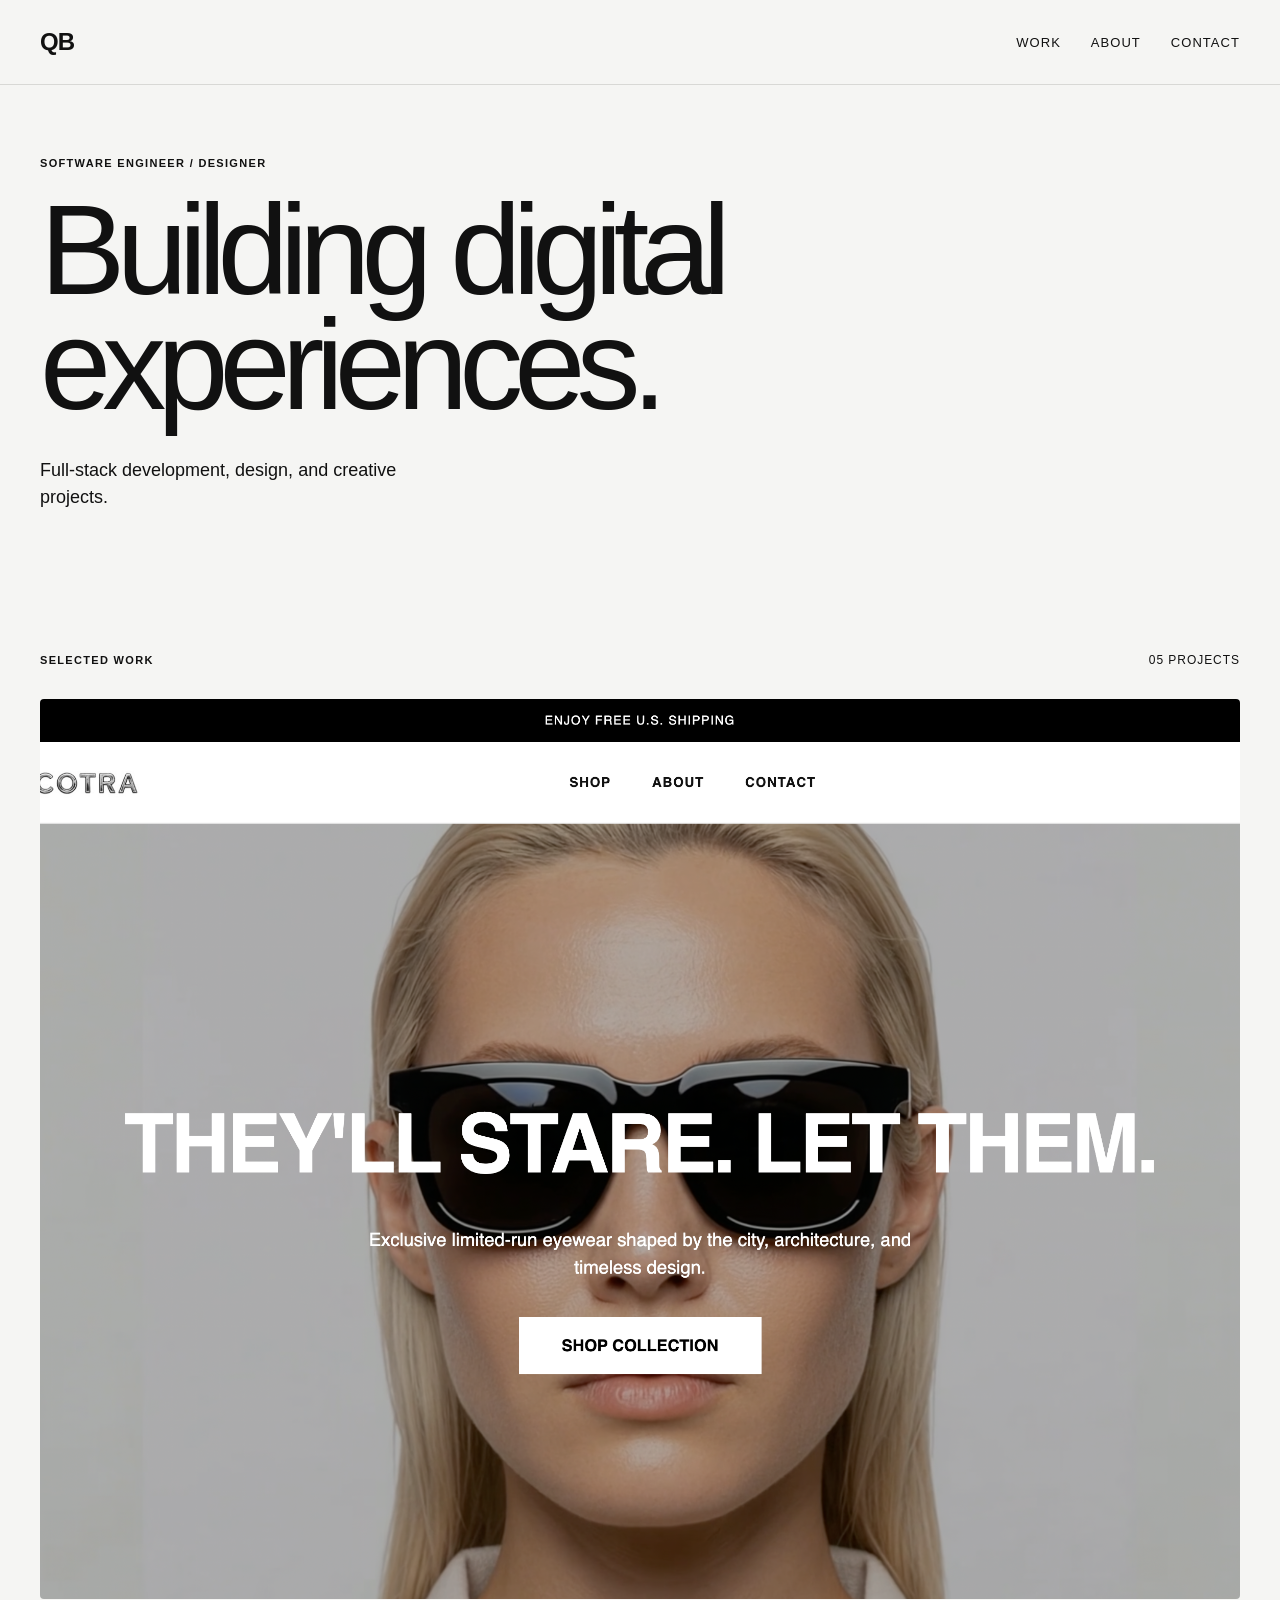
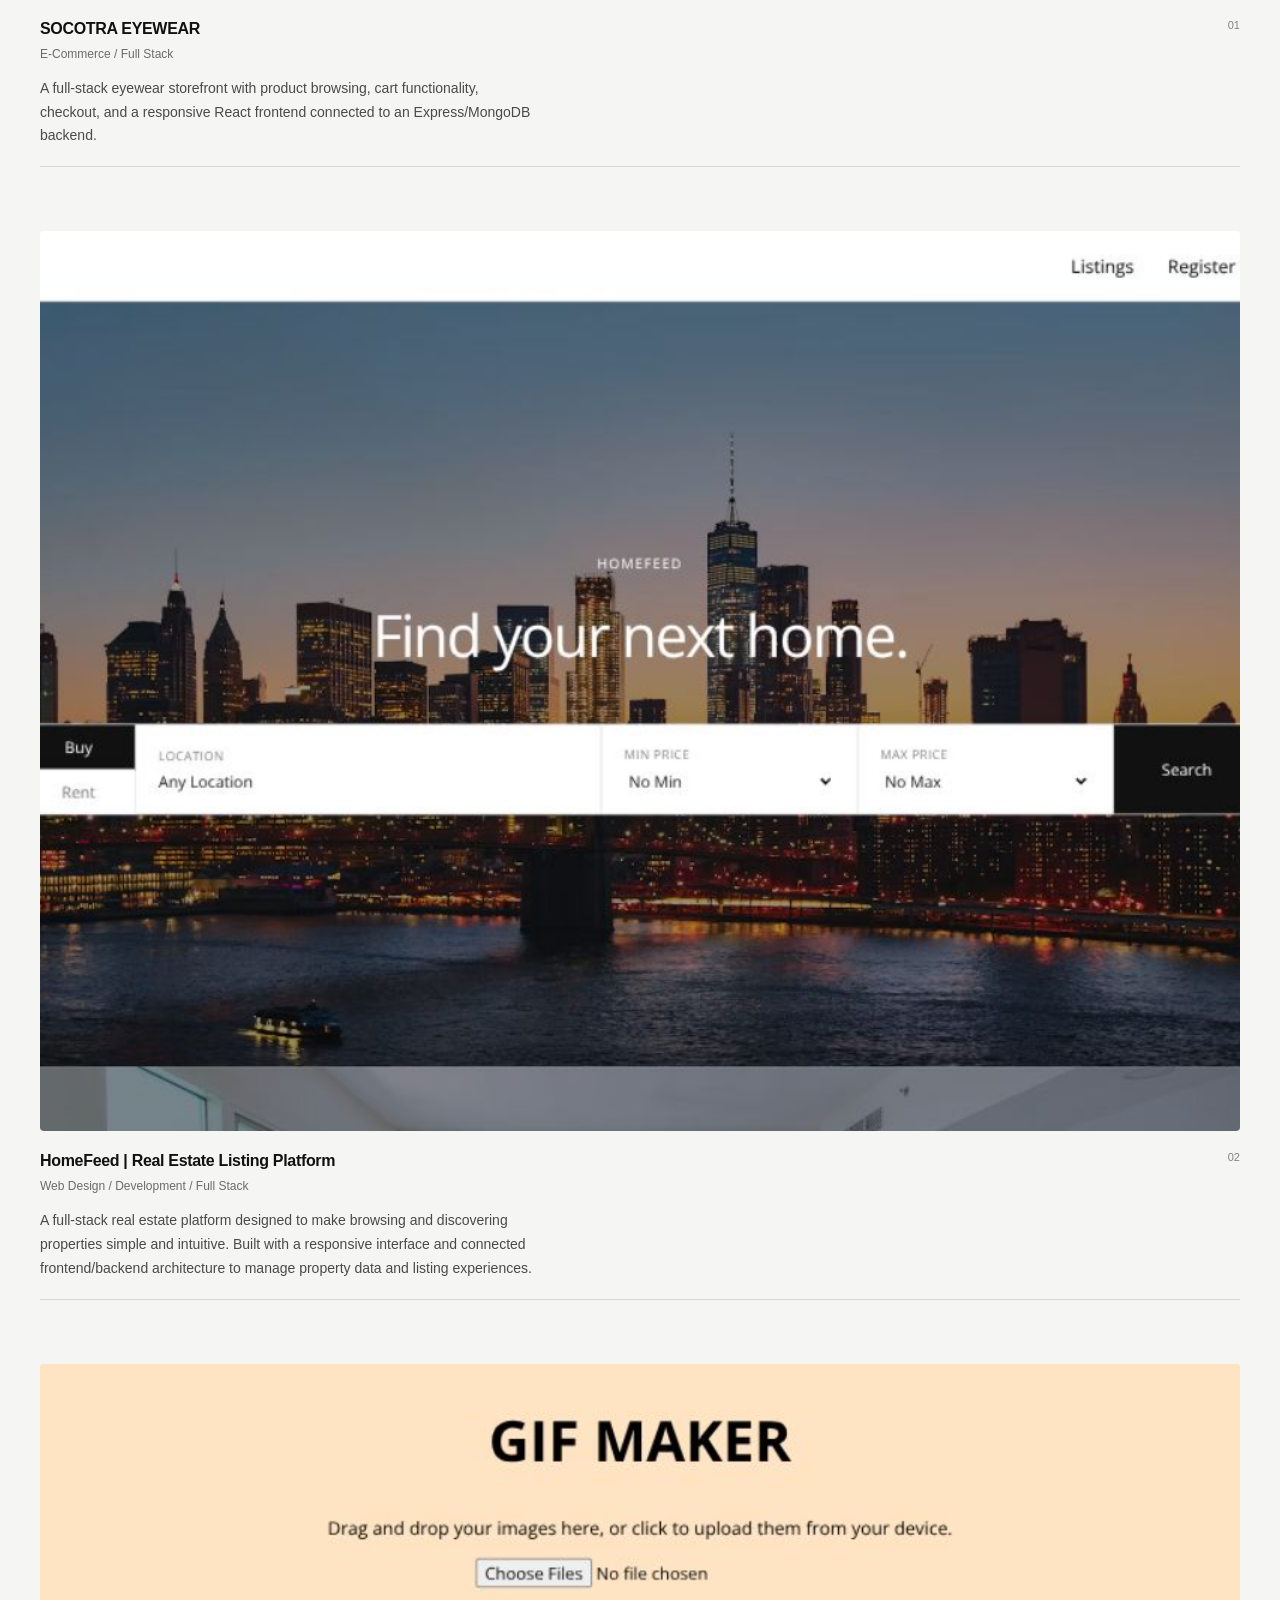
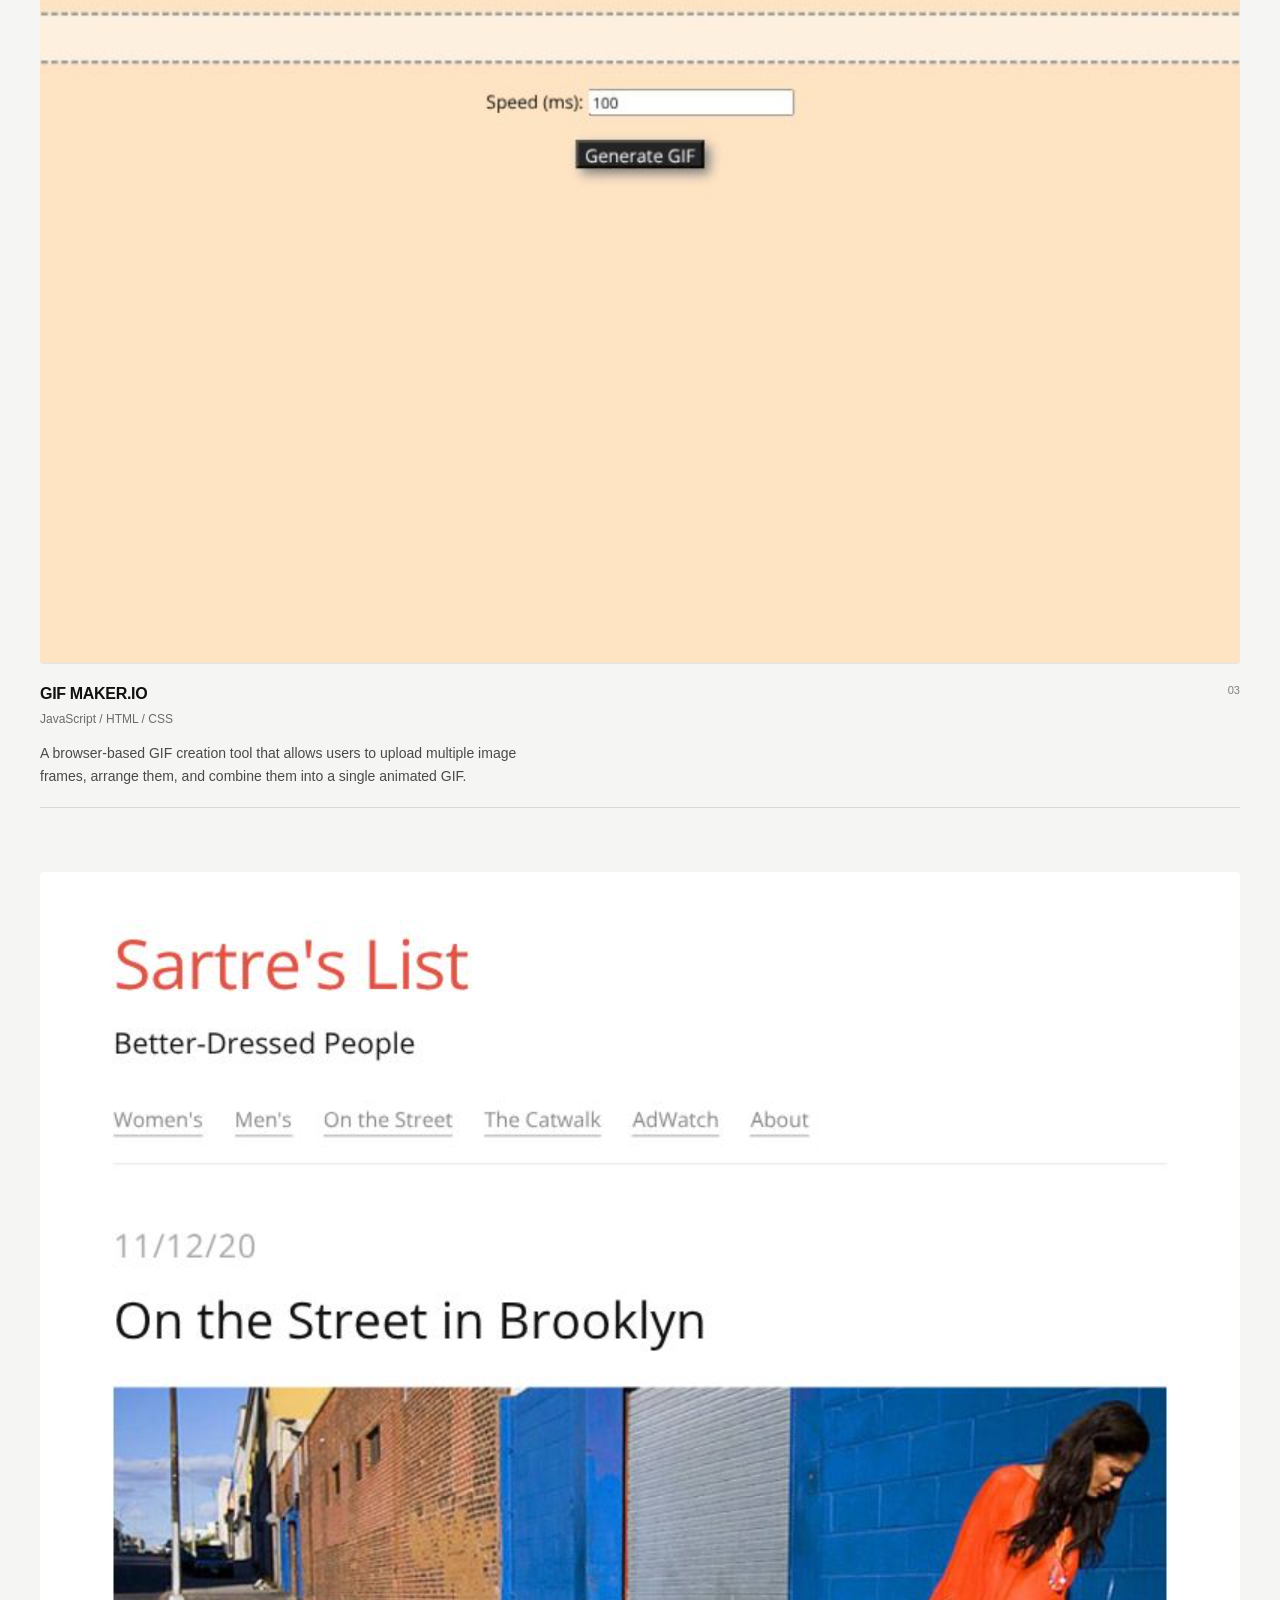
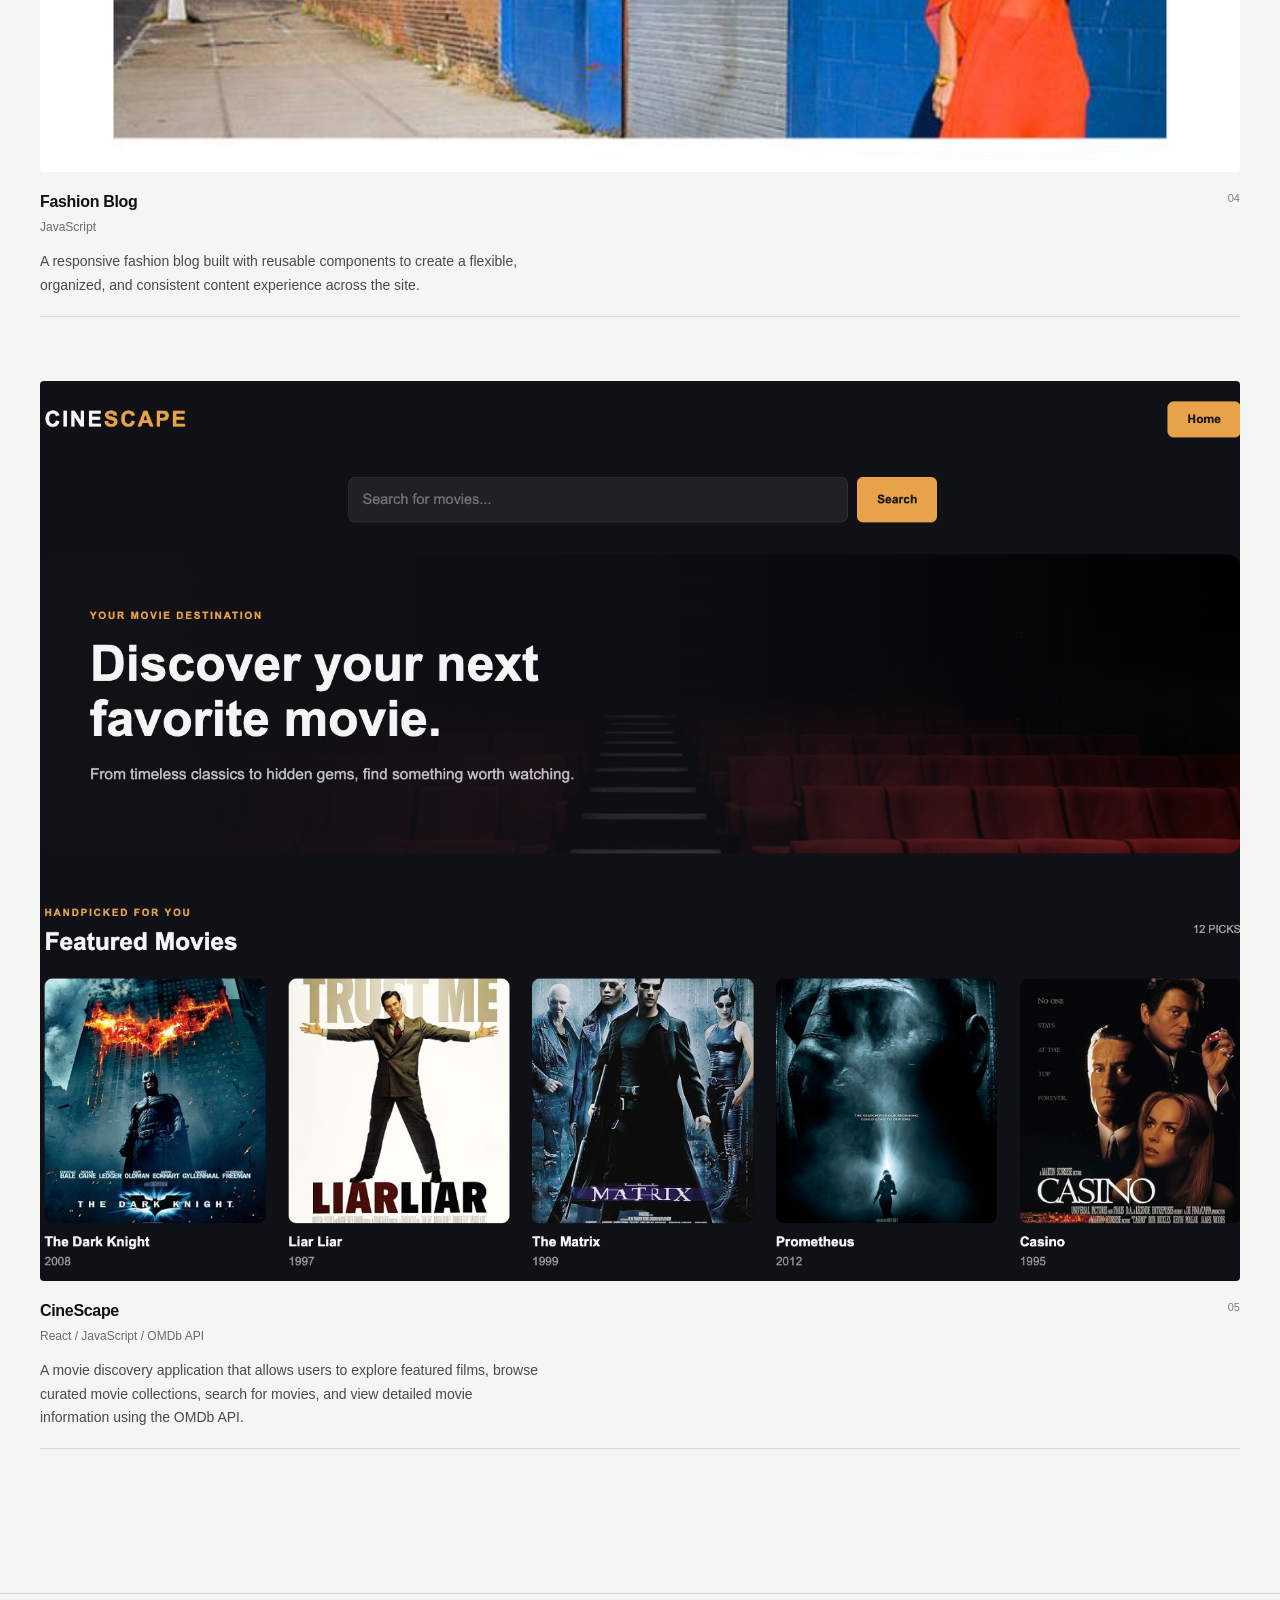
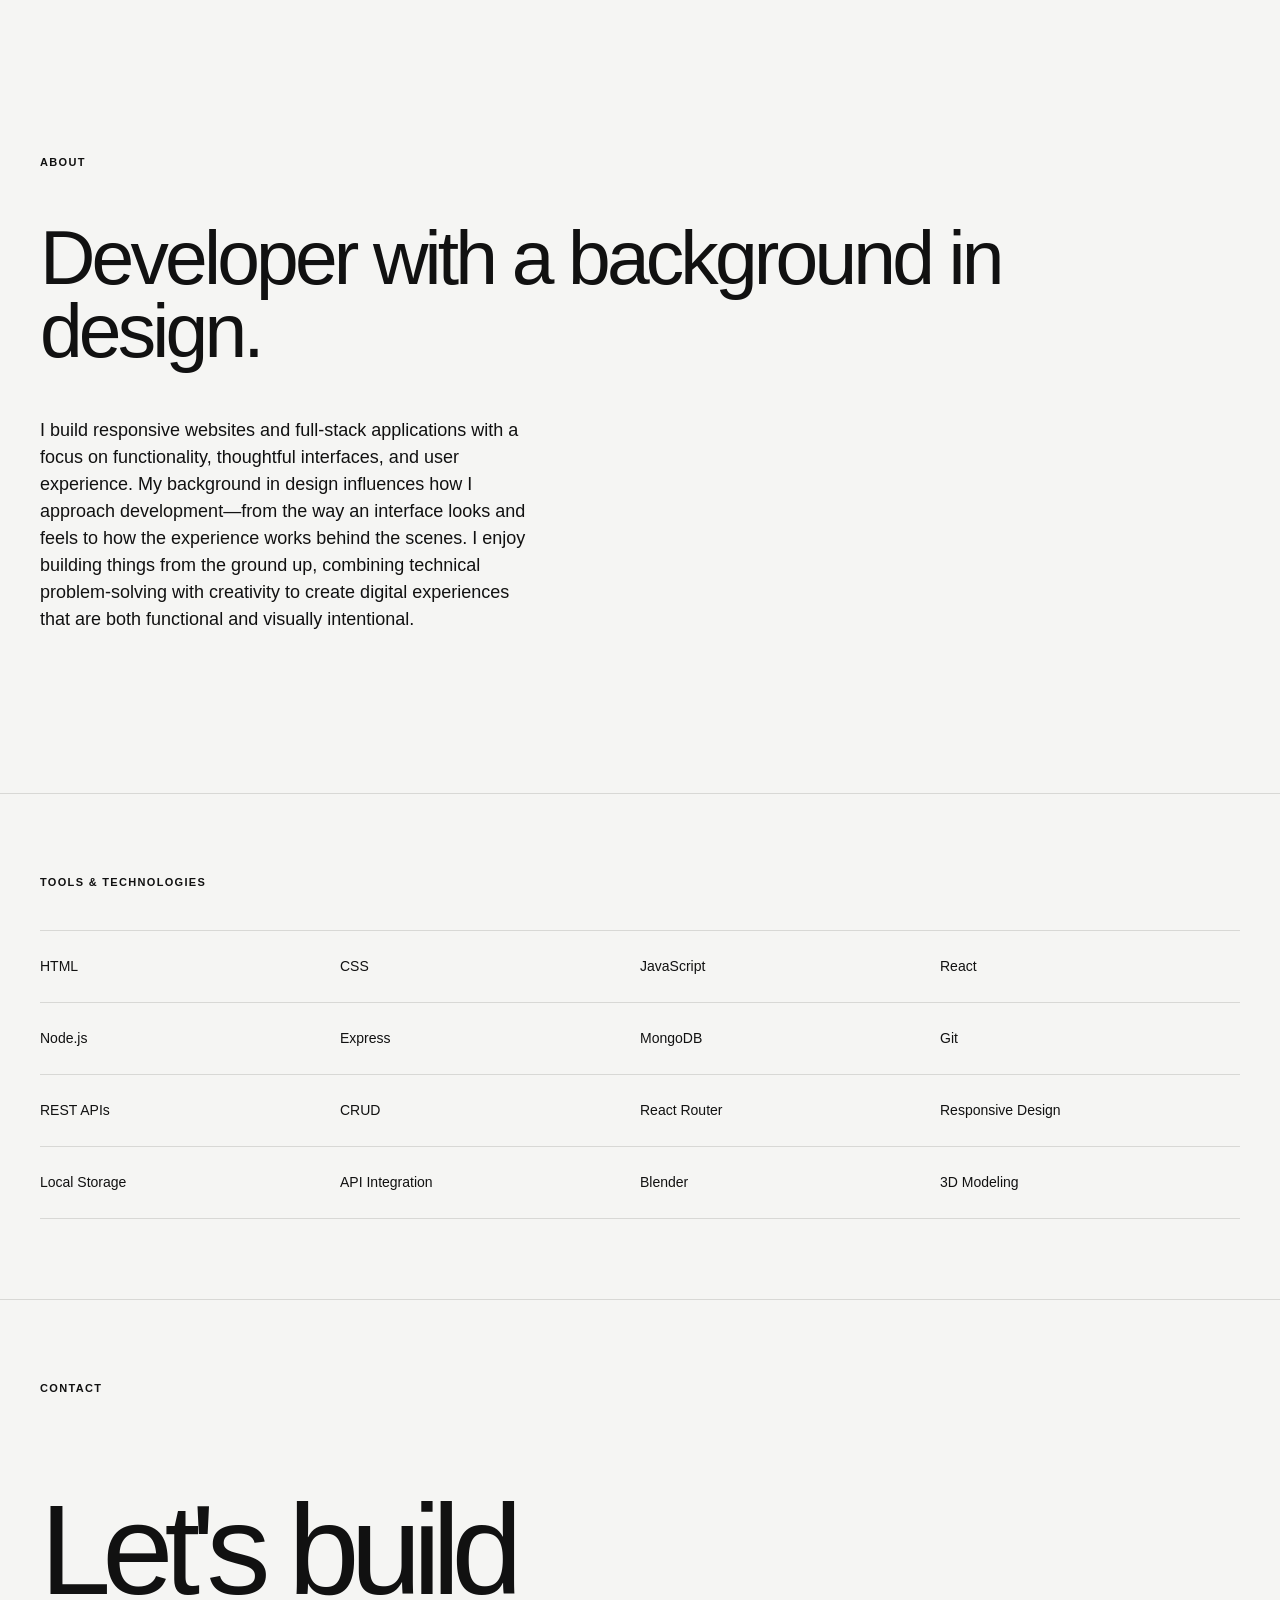
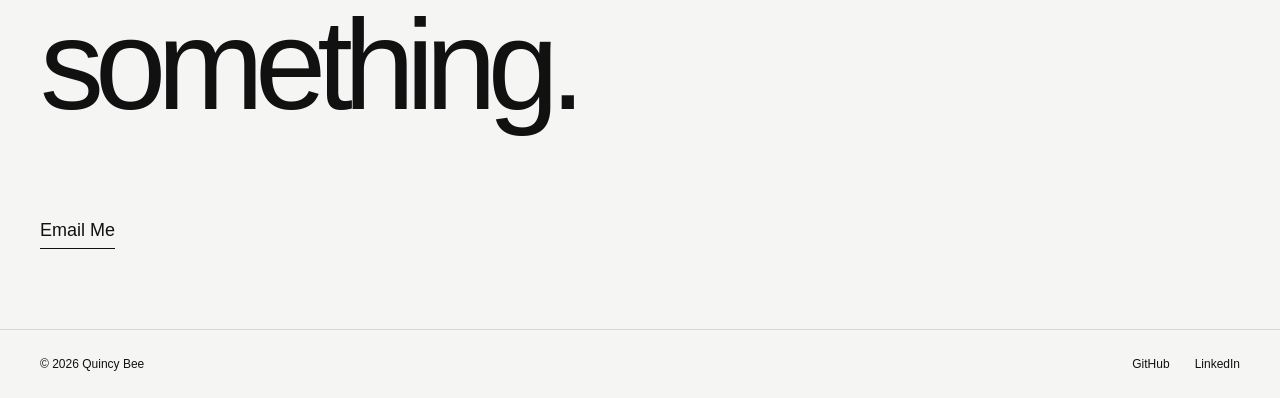
==== index.html @ addad175 "cinescape" ====
<!DOCTYPE html>
<html lang="en">

<head>
    <meta charset="UTF-8">
    <meta name="viewport" content="width=device-width, initial-scale=1.0">

    <title>Quincy Bee — Portfolio</title>

    <link rel="stylesheet" href="css/style.css">
</head>

<body>

    <!-- Navigation -->
    <header class="header">
        <a href="/" class="logo">QB</a>

        <nav class="nav">
            <ul>
                <li class="dropdown">
                    <a href="index.html">Work</a>
                    <ul class="dropdown-menu">
                        <li><a href="index.html">Software Dev</a></li>
                        <li><a href="3d-design.html">Product Animation</a></li>
                        <li><a href="graphic-design.html">Graphic Design</a></li>
                    </ul>
                </li>

                <li><a href="#about">About</a></li>
                <li><a href="#contact">Contact</a></li>
            </ul>
        </nav>
    </header>

    <main>

        <!-- Hero -->
        <section class="hero">
            <p class="eyebrow">SOFTWARE ENGINEER / DESIGNER</p>

            <h1>
                Building digital<br>
                experiences.
            </h1>

            <p class="hero-text">
                Full-stack development, design, and creative projects.
            </p>
        </section>

        <!-- Project Grid -->
        <section id="work" class="work">

            <div class="section-header">
                <p class="eyebrow">SELECTED WORK</p>
                <p class="project-count">05 Projects</p>
            </div>

            <div class="project-grid">

                <!-- Project 1 -->
                <a href="https://www.socotranyc.com" class="project-card project-large">

                    <div class="project-image">
                        <img src="./images/SOCOTRAEYEWEAR.jpg" alt="Socotra Eyewear e-commerce website">
                    </div>

                    <div class="project-info">
                        <div>
                            <h2>SOCOTRA EYEWEAR</h2>
                            <p>E-Commerce / Full Stack</p>

                            <div class="project-details">
                                <p>
                                    A full-stack eyewear storefront with product browsing,
                                    cart functionality, checkout, and a responsive React
                                    frontend connected to an Express/MongoDB backend.
                                </p>
                            </div>
                        </div>

                        <span>01</span>
                    </div>
                </a>

                <!-- Project 2 -->
                <a href="https://home-feed-lake.vercel.app/" class="project-card">

                    <div class="project-image">
                        <img src="./images/Homefeed.png" alt="HomeFeed real estate platform">
                    </div>

                    <div class="project-info">
                        <div>
                            <h2>HomeFeed | Real Estate Listing Platform</h2>
                            <p>Web Design / Development / Full Stack</p>

                            <div class="project-details">
                                <p>
                                    A full-stack real estate platform designed to make browsing
                                    and discovering properties simple and intuitive. Built
                                    with a responsive interface and connected frontend/backend
                                    architecture to manage property data and listing experiences.
                                </p>
                            </div>
                        </div>

                        <span>02</span>
                    </div>
                </a>

                <!-- Project 3 -->
                <a href="https://gif-maker-io.vercel.app/" class="project-card">

                    <div class="project-image">
                        <img src="./images/gifmakerio.png" alt="GIF Maker.io application">
                    </div>

                    <div class="project-info">
                        <div>
                            <h2>GIF MAKER.IO</h2>
                            <p>JavaScript / HTML / CSS</p>

                            <div class="project-details">
                                <p>
                                    A browser-based GIF creation tool that allows users to
                                    upload multiple image frames, arrange them, and combine
                                    them into a single animated GIF.
                                </p>
                            </div>
                        </div>

                        <span>03</span>
                    </div>
                </a>

                <!-- Project 4 -->
                <a href="https://my-blog-qacp3uf07-quincy-bees-projects.vercel.app/" class="project-card project-wide">

                    <div class="project-image">
                        <img src="./images/blogqb.png" alt="Fashion Blog">
                    </div>

                    <div class="project-info">
                        <div>
                            <h2>Fashion Blog</h2>
                            <p>JavaScript</p>

                            <div class="project-details">
                                <p>
                                    A responsive fashion blog built with reusable components
                                    to create a flexible, organized, and consistent content
                                    experience across the site.
                                </p>
                            </div>
                        </div>

                        <span>04</span>
                    </div>
                </a>

                <!-- Project 5 -->
                <a href="https://cinescape-movies.vercel.app/" class="project-card project-wide">

                    <div class="project-image">
                        <img src="./images/Cinescape.png" alt="CineScape movie discovery application">
                    </div>

                    <div class="project-info">
                        <div>
                            <h2>CineScape</h2>
                            <p>React / JavaScript / OMDb API</p>

                            <div class="project-details">
                                <p>
                                    A movie discovery application that allows users to explore
                                    featured films, browse curated movie collections, search
                                    for movies, and view detailed movie information using the
                                    OMDb API.
                                </p>
                            </div>
                        </div>

                        <span>05</span>
                    </div>
                </a>

            </div>
        </section>

        <!-- About -->
        <section id="about" class="about">

            <p class="eyebrow">ABOUT</p>

            <div class="about-content">

                <h2>
                    Developer with a background in design.
                </h2>

                <p>
                    I build responsive websites and full-stack applications with a focus
                    on functionality, thoughtful interfaces, and user experience. My
                    background in design influences how I approach development—from the
                    way an interface looks and feels to how the experience works behind
                    the scenes.

                    I enjoy building things from the ground up, combining technical
                    problem-solving with creativity to create digital experiences that
                    are both functional and visually intentional.
                </p>

            </div>

        </section>

        <!-- Skills -->
        <section class="skills">

            <p class="eyebrow">TOOLS & TECHNOLOGIES</p>

            <div class="skills-grid">

                <span>HTML</span>
                <span>CSS</span>
                <span>JavaScript</span>
                <span>React</span>
                <span>Node.js</span>
                <span>Express</span>
                <span>MongoDB</span>
                <span>Git</span>
                <span>REST APIs</span>
                <span>CRUD</span>
                <span>React Router</span>
                <span>Responsive Design</span>
                <span>Local Storage</span>
                <span>API Integration</span>
                <span>Blender</span>
                <span>3D Modeling</span>

            </div>

        </section>

        <!-- Contact -->
        <section id="contact" class="contact">

            <p class="eyebrow">CONTACT</p>

            <h2>
                Let's build something.
            </h2>

            <a href="mailto:quincybee@icloud.com">
                Email Me
            </a>

        </section>

    </main>

    <!-- Footer -->
    <footer class="footer">

        <p>© 2026 Quincy Bee</p>

        <div>
            <a href="https://github.com/Quincy-Bee">GitHub</a>
            <a href="https://www.linkedin.com/in/quincy-bee-a83732254/">LinkedIn</a>
        </div>

    </footer>

    <script src="js/script.js"></script>

</body>
</html>
---- css/style.css ----
/* =========================================
   RESET
========================================= */

* {
    margin: 0;
    padding: 0;
    box-sizing: border-box;
}

html {
    scroll-behavior: smooth;
}

body {
    font-family: Arial, Helvetica, sans-serif;
    background: #f5f5f3;
    color: #111;
    line-height: 1.5;
}

img {
    display: block;
    max-width: 100%;
}

a {
    color: inherit;
    text-decoration: none;
}


/* =========================================
   HEADER
========================================= */

.header {
    width: 100%;
    padding: 24px 40px;
    display: flex;
    justify-content: space-between;
    align-items: center;
    border-bottom: 1px solid #d8d8d5;
}

.logo {
    font-size: 24px;
    font-weight: 700;
    letter-spacing: -1px;
}

.nav {
    display: flex;
    gap: 30px;
}

.nav ul {
    list-style: none;
    display: flex;
    align-items: center;
    gap: 30px;
}

.nav a {
    font-size: 13px;
    text-transform: uppercase;
    letter-spacing: 0.08em;
    transition: opacity 0.2s ease;
}

.nav a:hover {
    opacity: 0.5;
}


/* =========================================
   NAVIGATION DROPDOWN
========================================= */

.nav .dropdown {
    position: relative;
}

.nav .dropdown-menu {
    display: none;
    position: absolute;
    top: 100%;
    left: 0;
    min-width: 150px;
    padding: 10px 0;
    flex-direction: column;
    align-items: flex-start;
    gap: 0;
    background: #f5f5f3;
    z-index: 100;
}

.nav .dropdown-menu a {
    display: block;
    padding: 10px 0;
    font-size: 12px;
    white-space: nowrap;
}

.nav .dropdown:hover .dropdown-menu,
.nav .dropdown:focus-within .dropdown-menu {
    display: flex;
}


/* =========================================
   GENERAL
========================================= */

main {
    width: 100%;
}

.eyebrow {
    font-size: 11px;
    font-weight: 600;
    letter-spacing: 0.12em;
    text-transform: uppercase;
}


/* =========================================
   HERO
========================================= */

.hero {
    min-height: auto;
    padding: 70px 40px 60px;
    display: flex;
    flex-direction: column;
    justify-content: flex-end;
}

.hero h1 {
    max-width: 900px;
    margin-top: 20px;
    font-size: clamp(60px, 10vw, 150px);
    font-weight: 500;
    line-height: 0.9;
    letter-spacing: -0.07em;
}

.hero-text {
    max-width: 400px;
    margin-top: 35px;
    font-size: 18px;
}


/* =========================================
   WORK SECTION
========================================= */

.work {
    padding: 80px 40px;
}

.section-header {
    margin-bottom: 30px;
    display: flex;
    justify-content: space-between;
    align-items: center;
}

.project-count {
    font-size: 12px;
    text-transform: uppercase;
    letter-spacing: 0.08em;
}


/* =========================================
   PROJECT CARDS
========================================= */

.project-card {
    display: block;
    width: 100%;
    min-width: 0;
    margin-bottom: 64px;
    overflow: hidden;
}

/* Uniform image gallery */

.project-gallery {
    display: grid;
    grid-template-columns: repeat(2, minmax(0, 1fr));
    gap: 20px;
    width: 100%;
}

/* Each thumbnail has identical proportions */

.project-image {
    display: block;
    position: relative;
    width: 100%;
    min-width: 0;
    aspect-ratio: 4 / 3;
    overflow: hidden;
    background: #e5e5e1;
    border-radius: 4px;
}

/* Keep images inside their containers */

.project-image img {
    display: block;
    width: 100%;
    height: 100%;
    max-width: 100%;
    object-fit: cover;
    object-position: center;
    transition:
        transform 0.6s cubic-bezier(0.2, 0.6, 0.2, 1),
        opacity 0.4s ease;
}

/* Subtle hover effect */

.project-image:hover img {
    transform: scale(1.04);
}


/* =========================================
   PROJECT INFORMATION
========================================= */

.project-info {
    padding: 18px 0;
    display: flex;
    justify-content: space-between;
    align-items: flex-start;
    gap: 24px;
    border-bottom: 1px solid #d8d8d5;
}

.project-info h2 {
    font-size: 16px;
    font-weight: 600;
    letter-spacing: -0.02em;
}

.project-info p {
    max-width: 600px;
    margin-top: 4px;
    font-size: 12px;
    opacity: 0.6;
}

.project-info span {
    flex-shrink: 0;
    font-size: 11px;
    opacity: 0.5;
}

.project-details {
    margin-top: 14px;
}

.project-details p {
    max-width: 500px;
    font-size: 14px;
    line-height: 1.7;
    opacity: 0.75;
}


/* =========================================
   IMAGE LIGHTBOX
========================================= */

.lightbox {
    display: none;
    position: fixed;
    inset: 0;
    z-index: 1000;
    background: rgba(0, 0, 0, 0.9);
    justify-content: center;
    align-items: center;
    padding: 40px;
}

.lightbox.active {
    display: flex;
}

.lightbox img {
    width: auto;
    height: auto;
    max-width: 90vw;
    max-height: 85vh;
    object-fit: contain;
}

.lightbox-close {
    position: absolute;
    top: 20px;
    right: 30px;
    background: none;
    border: none;
    color: #fff;
    font-size: 40px;
    line-height: 1;
    cursor: pointer;
    transition: opacity 0.2s ease;
}

.lightbox-close:hover {
    opacity: 0.5;
}


/* =========================================
   ABOUT
========================================= */

.about {
    padding: 160px 40px;
    border-top: 1px solid #d8d8d5;
}

.about-content {
    max-width: 1000px;
    margin-top: 50px;
}

.about-content h2 {
    font-size: clamp(40px, 6vw, 85px);
    font-weight: 500;
    line-height: 0.95;
    letter-spacing: -0.05em;
}

.about-content p {
    max-width: 500px;
    margin-top: 50px;
    font-size: 18px;
    line-height: 1.5;
}


/* =========================================
   SKILLS
========================================= */

.skills {
    padding: 80px 40px;
    border-top: 1px solid #d8d8d5;
}

.skills-grid {
    margin-top: 40px;
    display: grid;
    grid-template-columns: repeat(4, minmax(0, 1fr));
    border-top: 1px solid #d8d8d5;
}

.skills-grid span {
    padding: 25px 0;
    font-size: 14px;
    border-bottom: 1px solid #d8d8d5;
}


/* =========================================
   CONTACT
========================================= */

.contact {
    min-height: 70vh;
    padding: 80px 40px;
    display: flex;
    flex-direction: column;
    justify-content: space-between;
    border-top: 1px solid #d8d8d5;
}

.contact h2 {
    max-width: 1000px;
    font-size: clamp(60px, 10vw, 150px);
    font-weight: 500;
    line-height: 0.9;
    letter-spacing: -0.07em;
}

.contact a {
    width: fit-content;
    padding-bottom: 4px;
    font-size: 18px;
    border-bottom: 1px solid #111;
}


/* =========================================
   FOOTER
========================================= */

.footer {
    padding: 25px 40px;
    display: flex;
    justify-content: space-between;
    border-top: 1px solid #d8d8d5;
    font-size: 12px;
}

.footer div {
    display: flex;
    gap: 25px;
}

.footer a:hover {
    opacity: 0.5;
}


/* =========================================
   TABLET
========================================= */

@media (max-width: 900px) {

    .hero {
        padding: 60px 30px 50px;
    }

    .work {
        padding: 70px 30px;
    }

    .project-gallery {
        grid-template-columns: repeat(2, minmax(0, 1fr));
        gap: 16px;
    }

    .project-image {
        aspect-ratio: 4 / 3;
    }

    .about {
        padding: 120px 30px;
    }

    .skills-grid {
        grid-template-columns: repeat(2, minmax(0, 1fr));
        column-gap: 30px;
    }
}


/* =========================================
   MOBILE
========================================= */

@media (max-width: 600px) {

    .header {
        padding: 20px;
    }

    .nav,
    .nav ul {
        gap: 15px;
    }

    .nav a {
        font-size: 10px;
    }

    .nav .dropdown-menu {
        min-width: auto;
        padding: 8px 0;
    }

    .nav .dropdown-menu a {
        padding: 8px 0;
        font-size: 10px;
    }

    .hero {
        padding: 45px 20px;
    }

    .hero h1 {
        font-size: clamp(55px, 17vw, 90px);
    }

    .hero-text {
        margin-top: 25px;
        font-size: 16px;
    }

    .work {
        padding: 60px 20px;
    }

    .section-header {
        margin-bottom: 24px;
    }

    .project-card {
        margin-bottom: 44px;
    }

    .project-gallery {
        grid-template-columns: 1fr;
        gap: 15px;
    }

    .project-image {
        aspect-ratio: 4 / 3;
    }

    .project-info {
        padding: 14px 0;
        gap: 16px;
    }

    .project-info h2 {
        font-size: 14px;
    }

    .project-details p {
        font-size: 13px;
    }

    .about {
        padding: 100px 20px;
    }

    .about-content {
        margin-top: 35px;
    }

    .about-content h2 {
        font-size: 48px;
    }

    .about-content p {
        margin-top: 35px;
        font-size: 16px;
    }

    .skills {
        padding: 70px 20px;
    }

    .skills-grid {
        margin-top: 30px;
        grid-template-columns: repeat(2, minmax(0, 1fr));
        column-gap: 20px;
    }

    .skills-grid span {
        padding: 20px 0;
        font-size: 13px;
    }

    .contact {
        min-height: 60vh;
        padding: 70px 20px;
    }

    .contact h2 {
        font-size: clamp(48px, 12vw, 65px);
    }

    .footer {
        padding: 20px;
        flex-direction: column;
        gap: 15px;
    }

    /* Mobile lightbox */

    .lightbox {
        padding: 15px;
    }

    .lightbox img {
        max-width: 100%;
        max-height: 80vh;
    }

    .lightbox-close {
        top: 15px;
        right: 20px;
        font-size: 36px;
    }
}
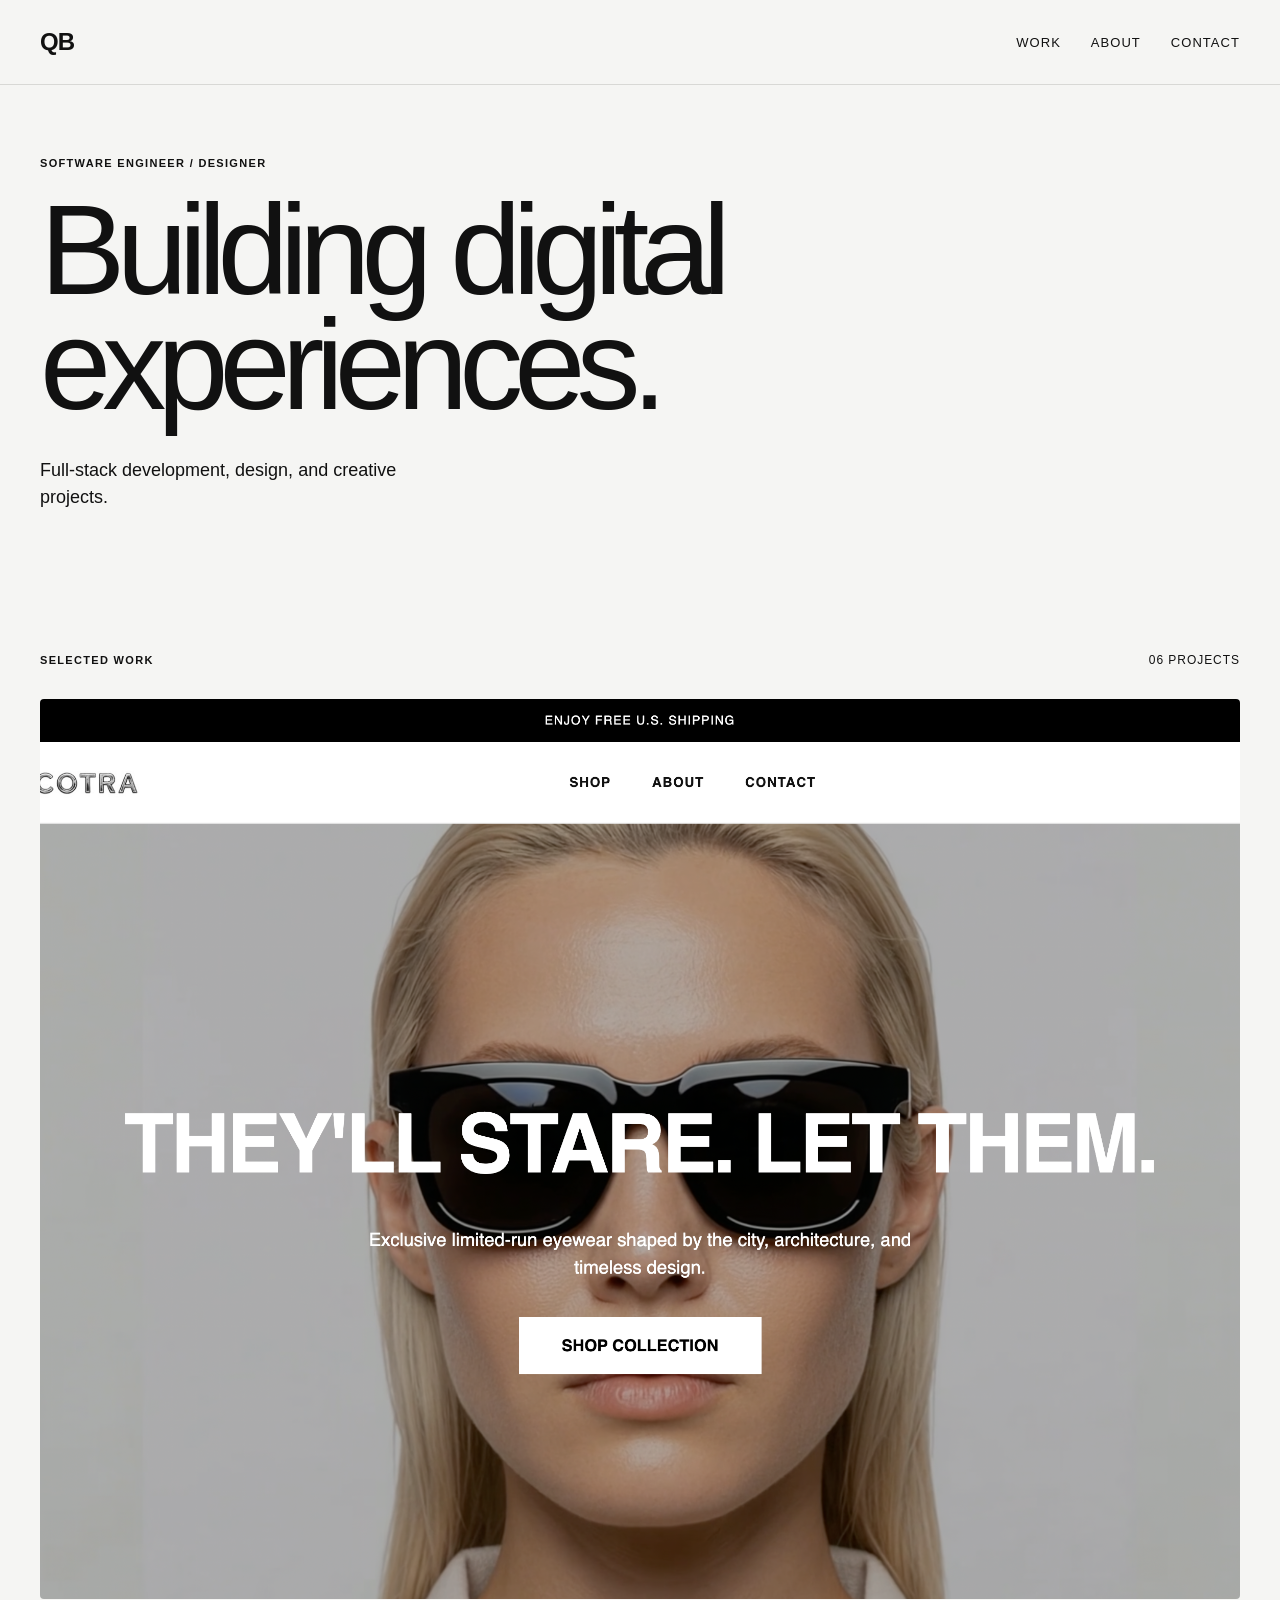
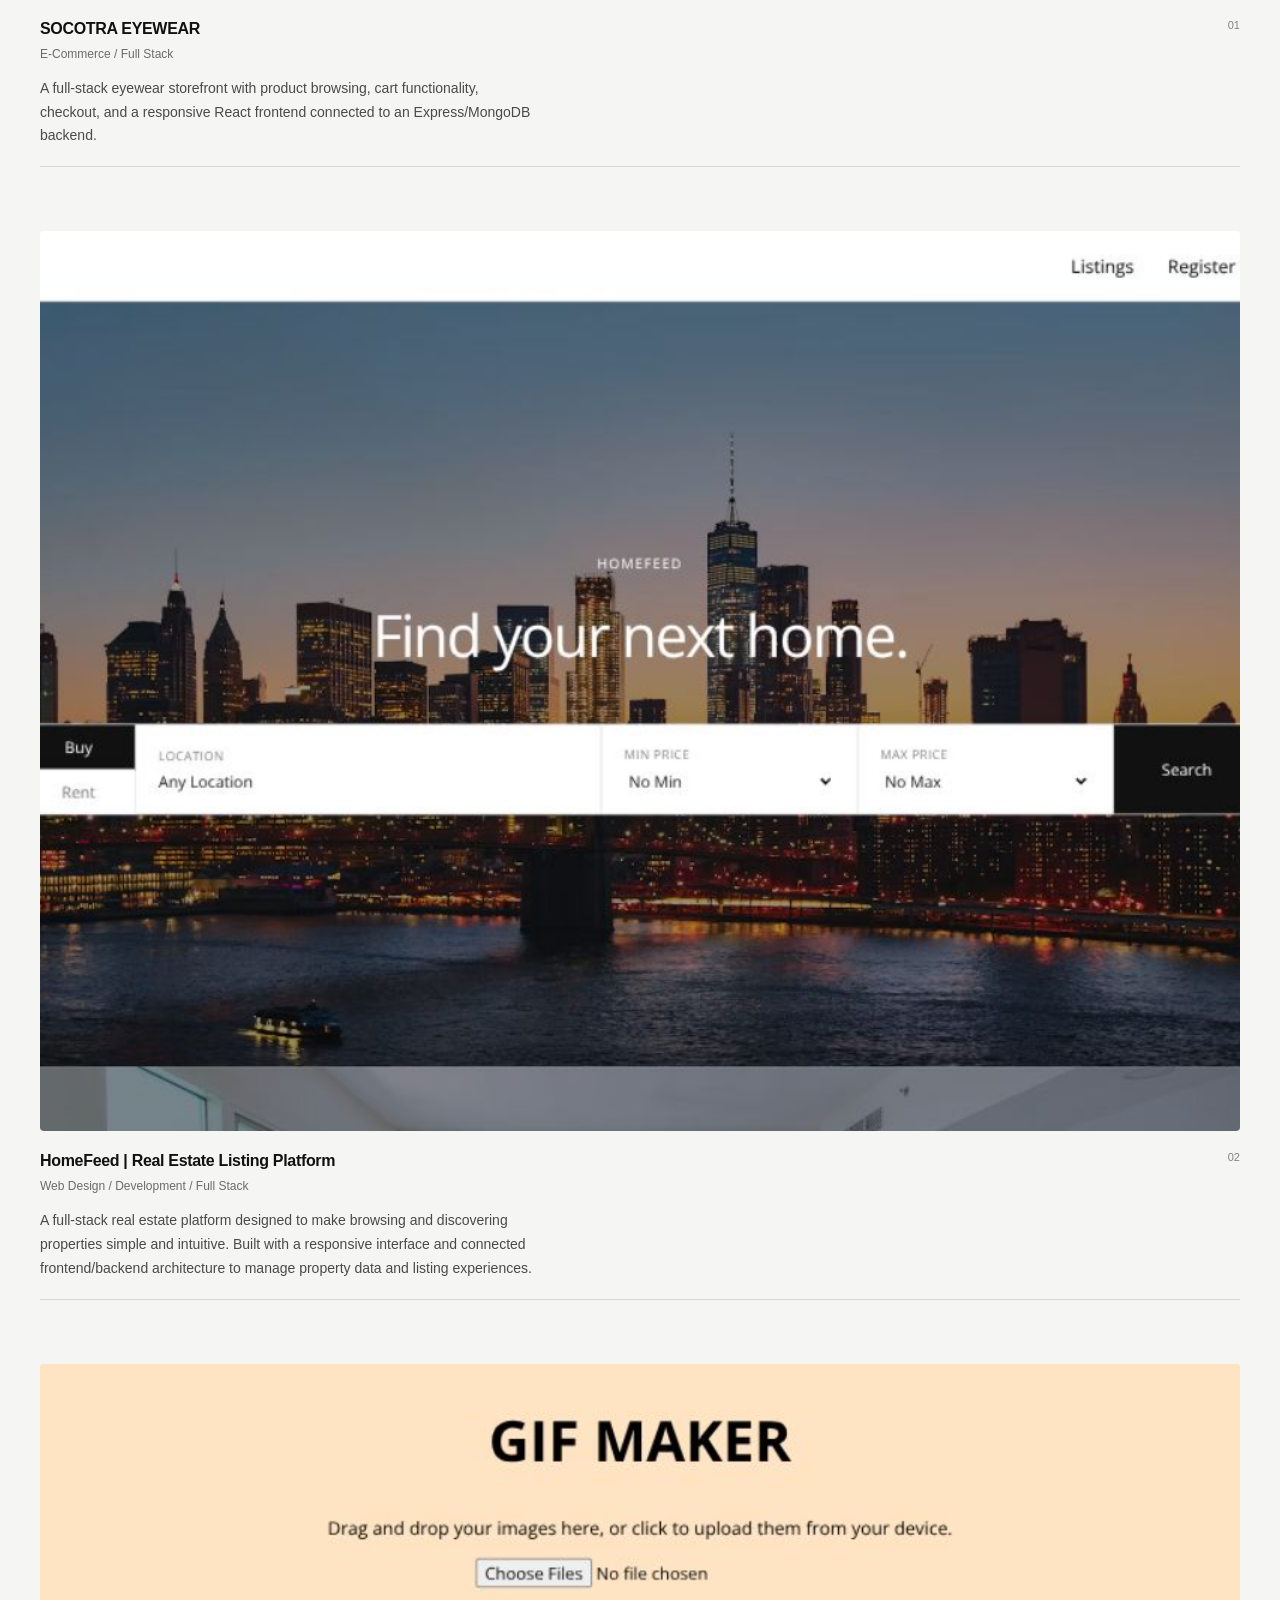
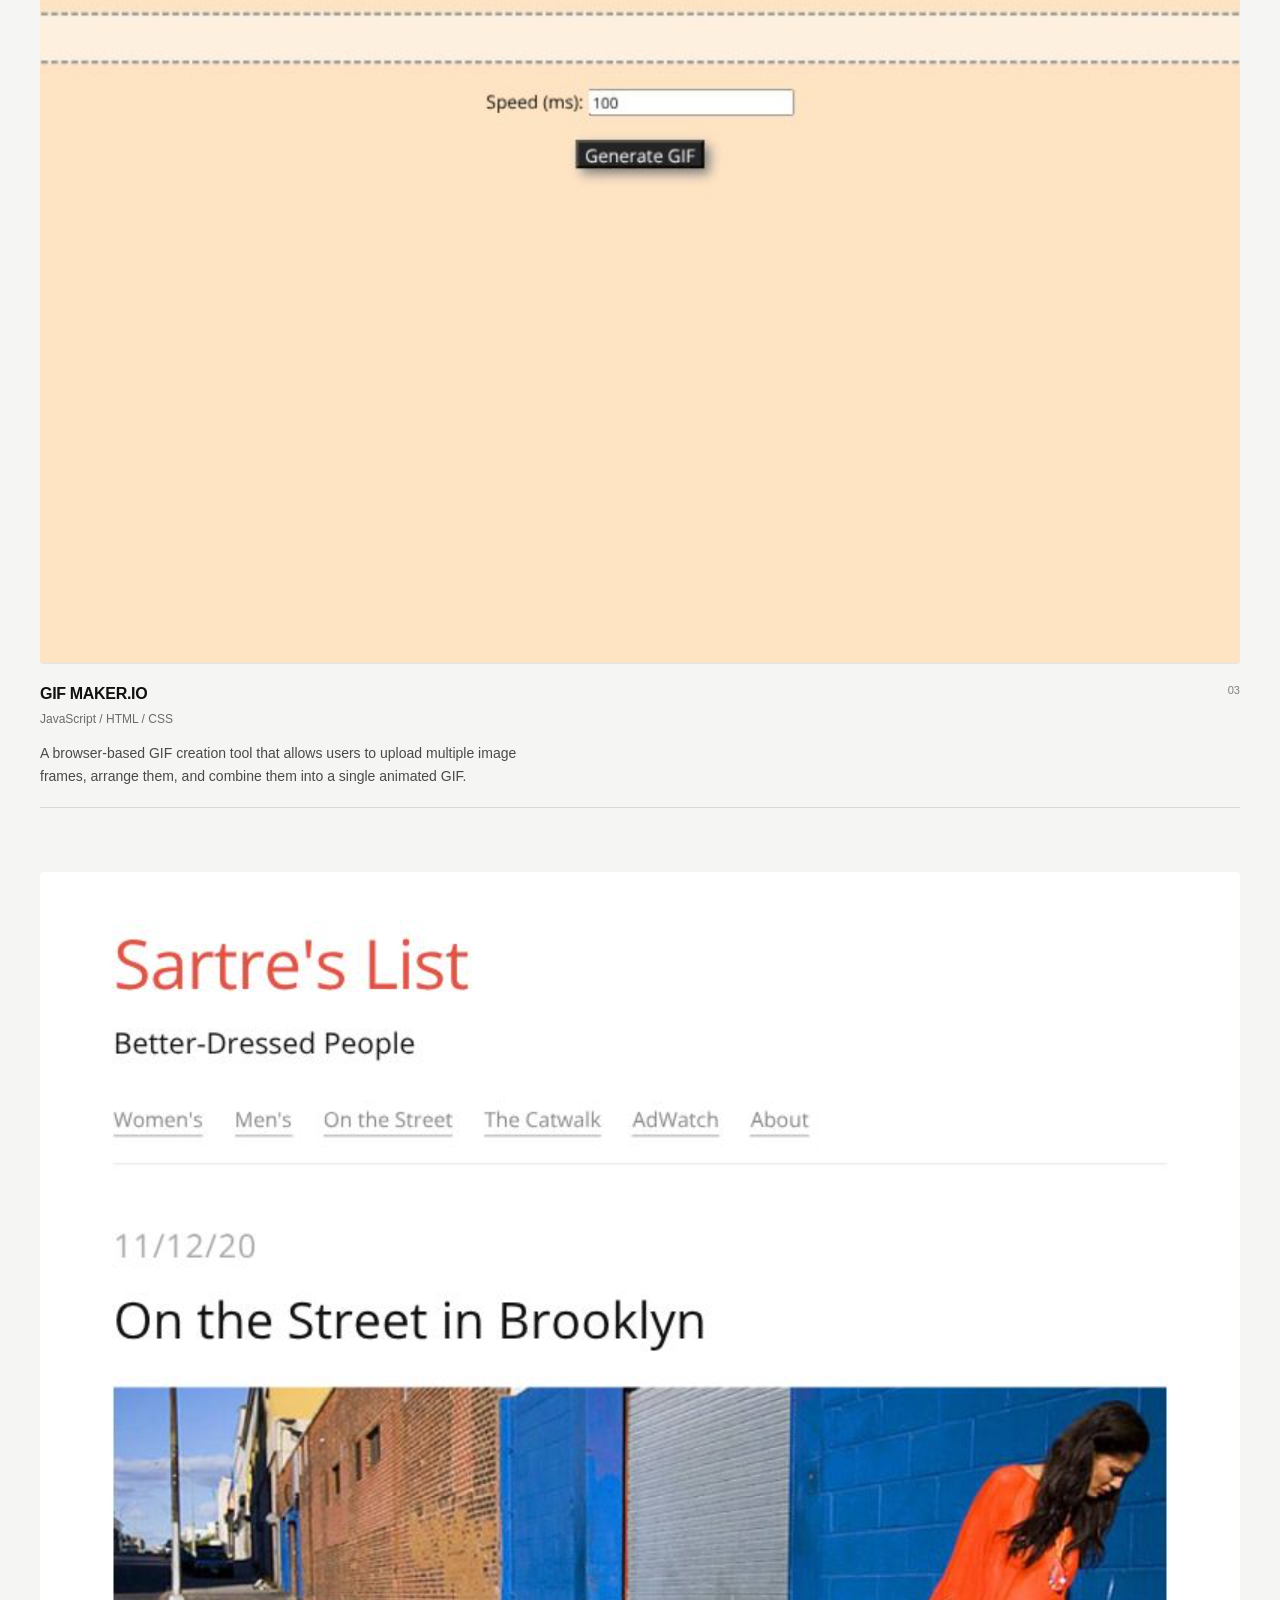
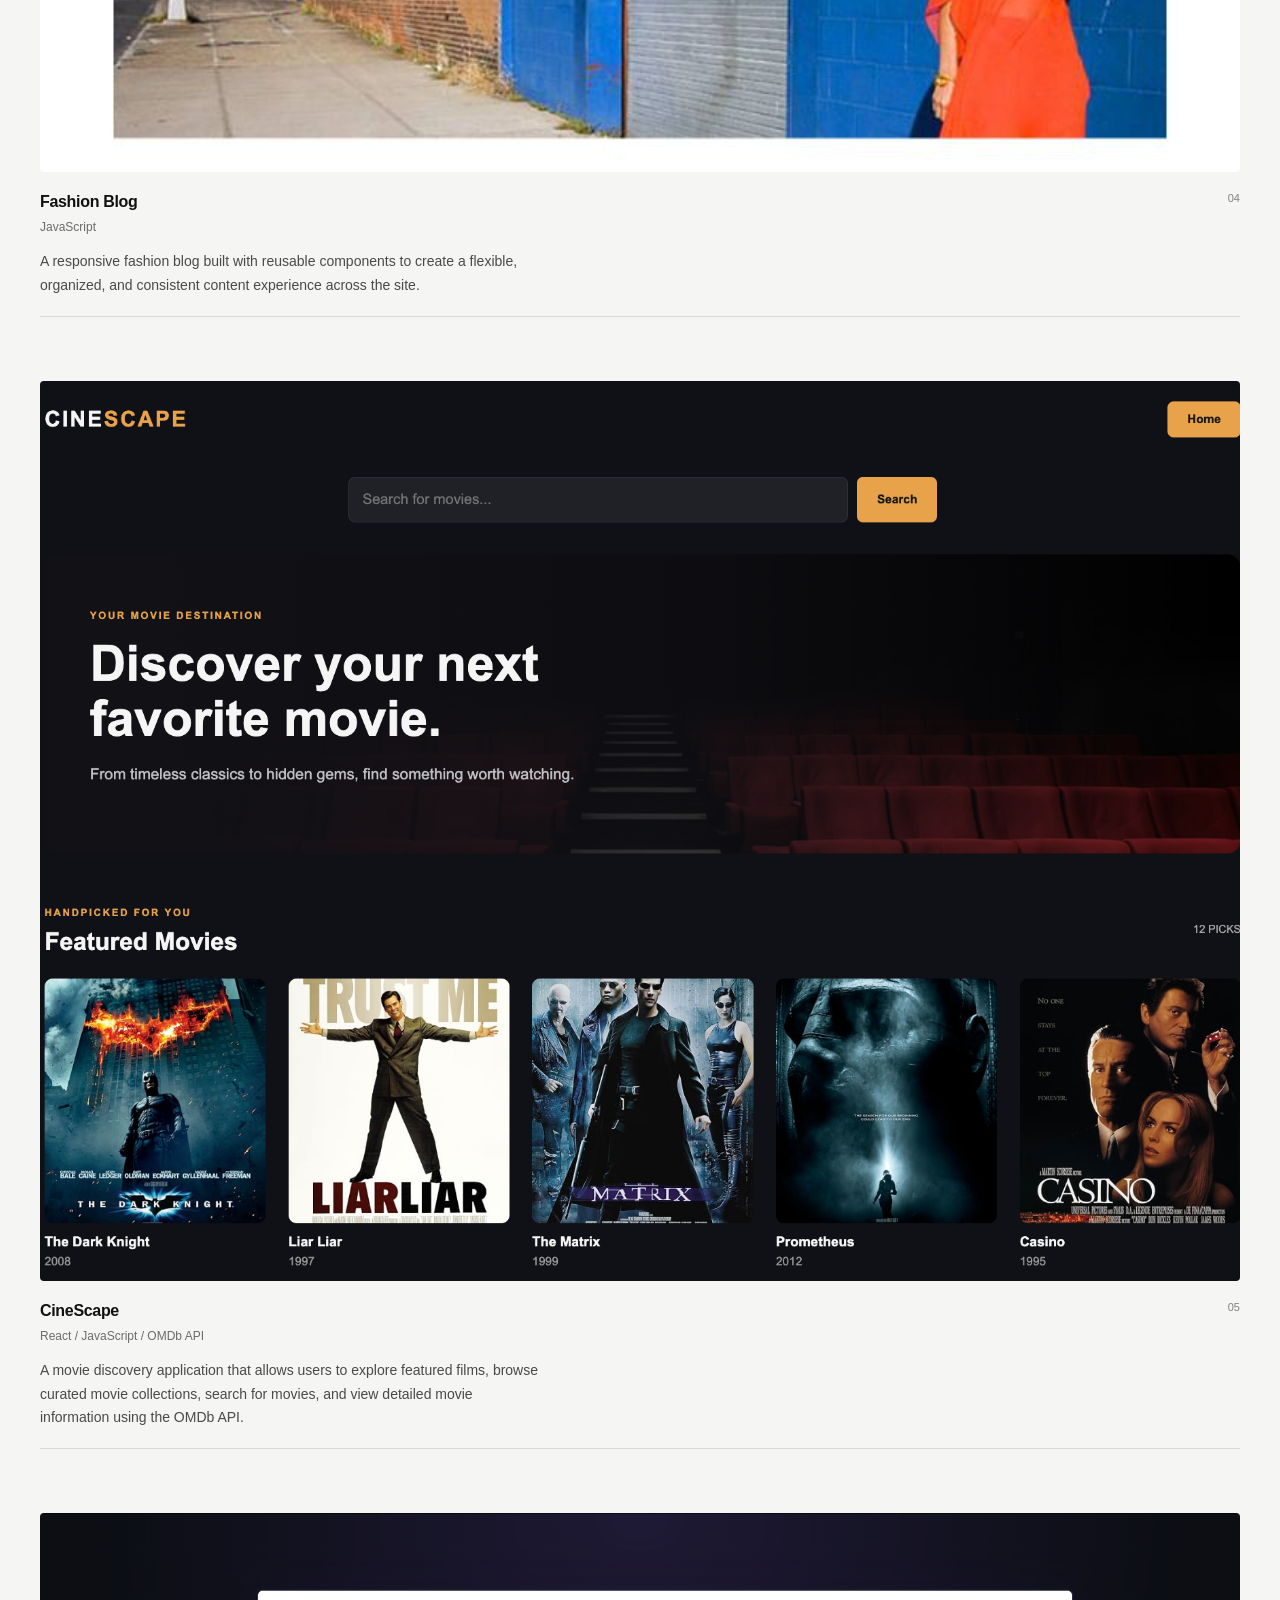
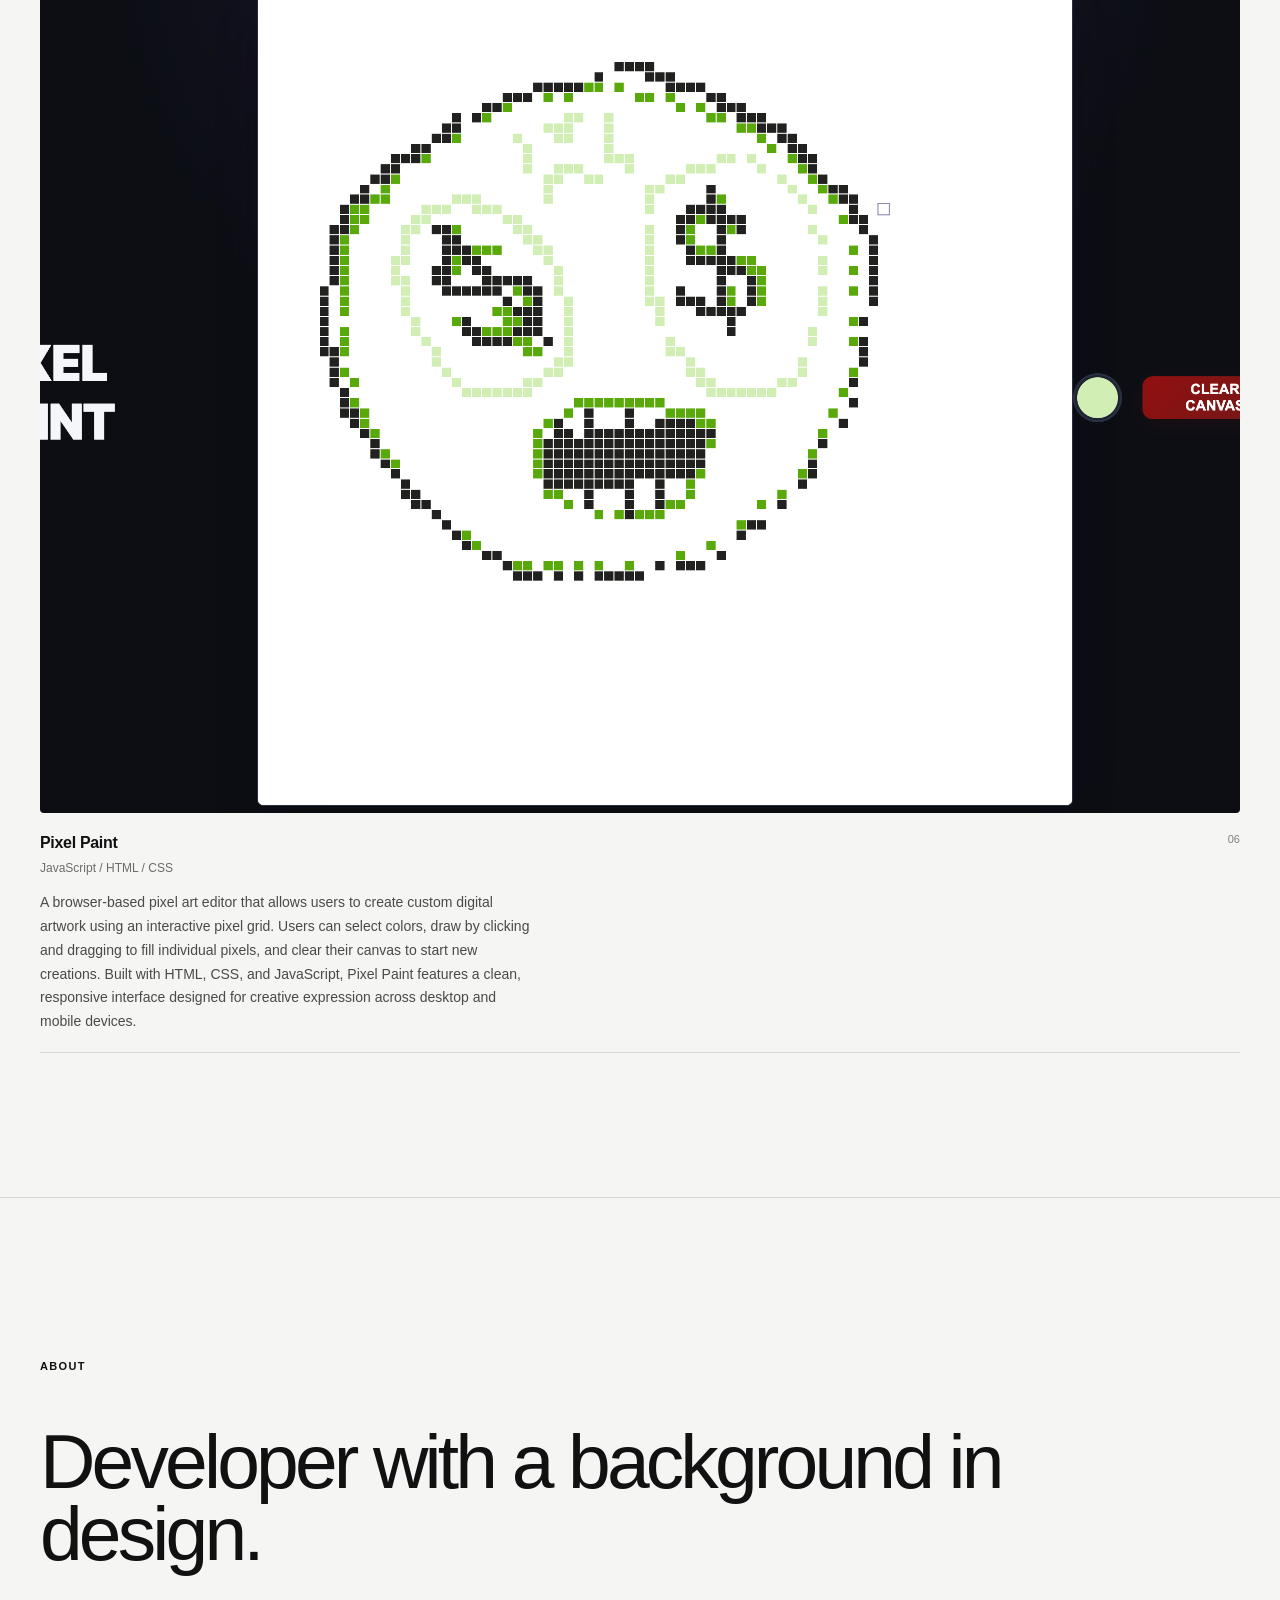
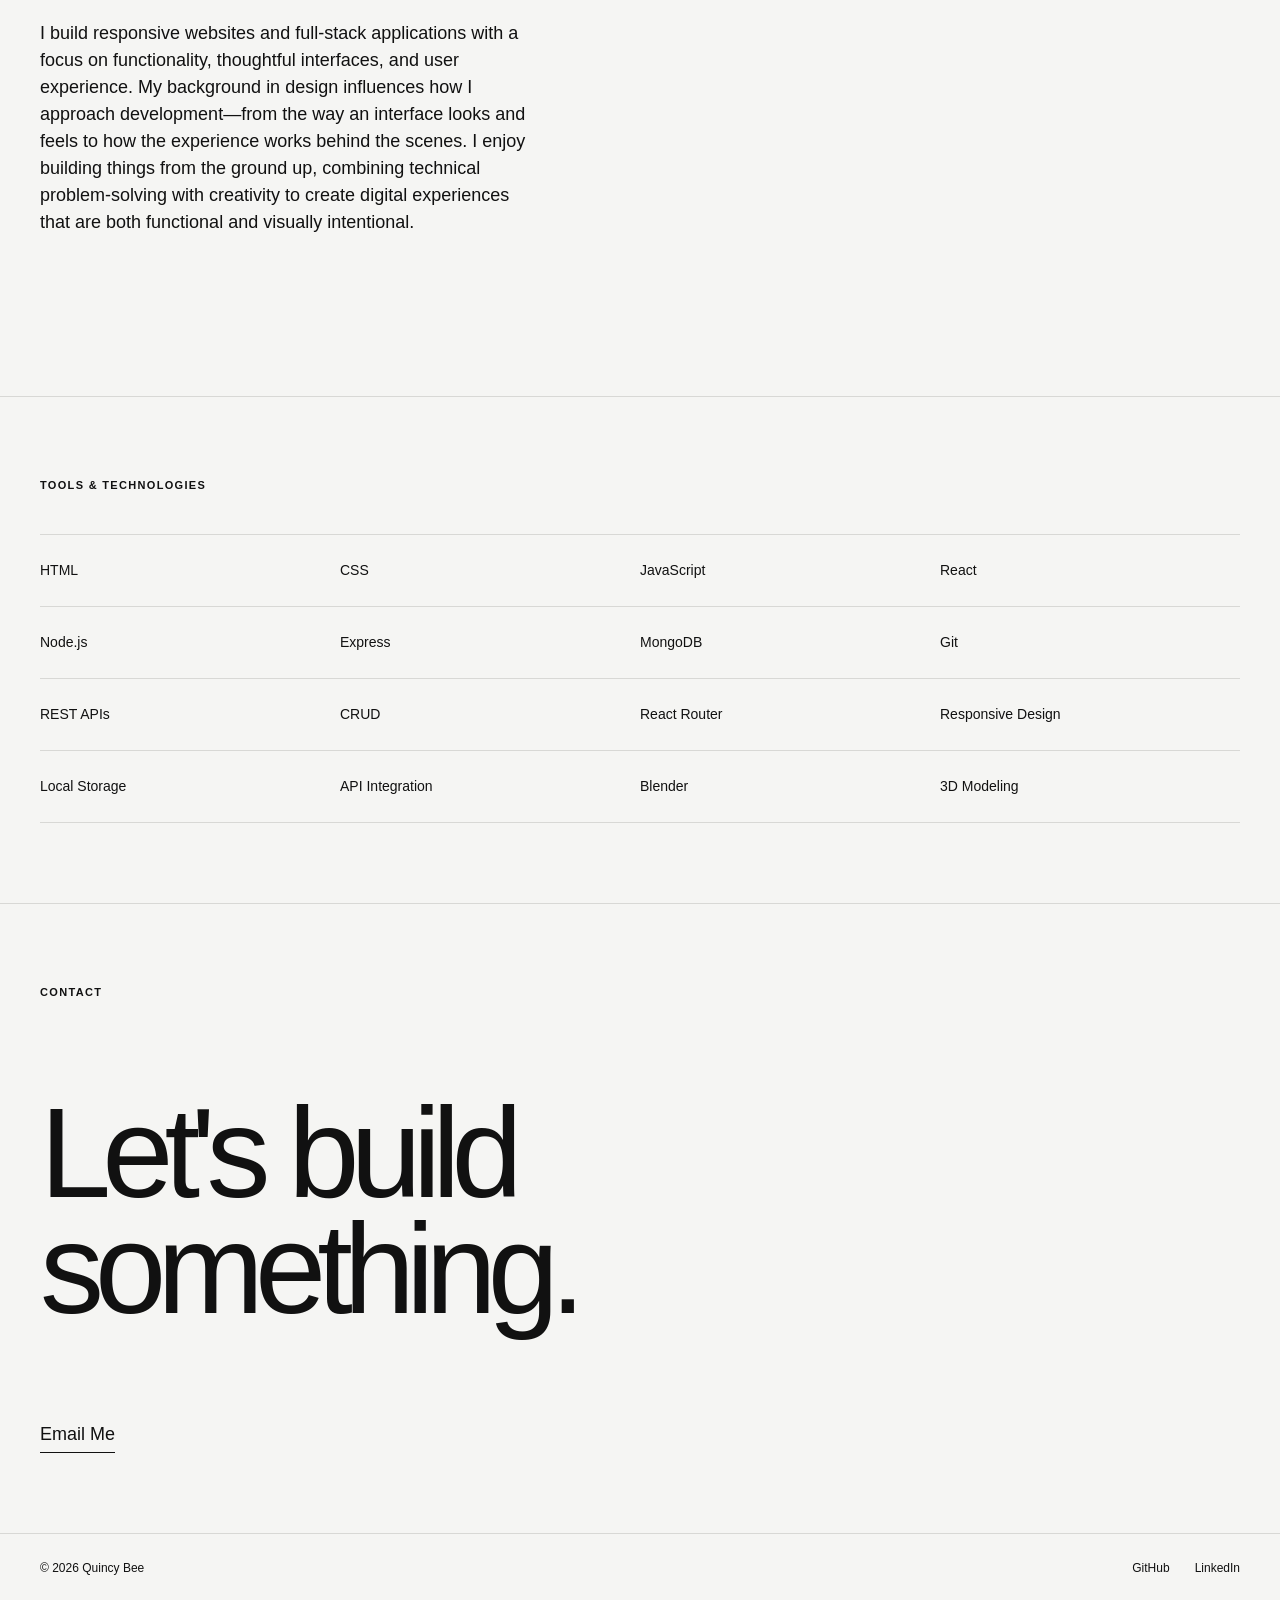
==== commit b08c8d4c: "css" ====
--- a/index.html
+++ b/index.html
@@ -55,7 +55,7 @@
 
             <div class="section-header">
                 <p class="eyebrow">SELECTED WORK</p>
-                <p class="project-count">05 Projects</p>
+                <p class="project-count">06 Projects</p>
             </div>
 
             <div class="project-grid">
@@ -184,6 +184,35 @@
                         </div>
 
                         <span>05</span>
+                    </div>
+                </a>
+
+                <!-- Project 6 -->
+                <a href="https://pixel-paint-mauve.vercel.app/" class="project-card project-wide">
+
+                    <div class="project-image">
+                        <img src="./images/PixelPaint.png" alt="Pixel Paint">
+                    </div>
+
+                    <div class="project-info">
+                        <div>
+                            <h2>Pixel Paint</h2>
+                            <p>JavaScript / HTML / CSS</p>
+
+                            <div class="project-details">
+                                <p>
+                                    A browser-based pixel art editor that allows users to create
+                                    custom digital artwork using an interactive pixel grid.
+                                    Users can select colors, draw by clicking and dragging to
+                                    fill individual pixels, and clear their canvas to start
+                                    new creations. Built with HTML, CSS, and JavaScript, Pixel
+                                    Paint features a clean, responsive interface designed for
+                                    creative expression across desktop and mobile devices.
+                                </p>
+                            </div>
+                        </div>
+
+                        <span>06</span>
                     </div>
                 </a>
 
@@ -277,4 +306,5 @@
     <script src="js/script.js"></script>
 
 </body>
+
 </html>
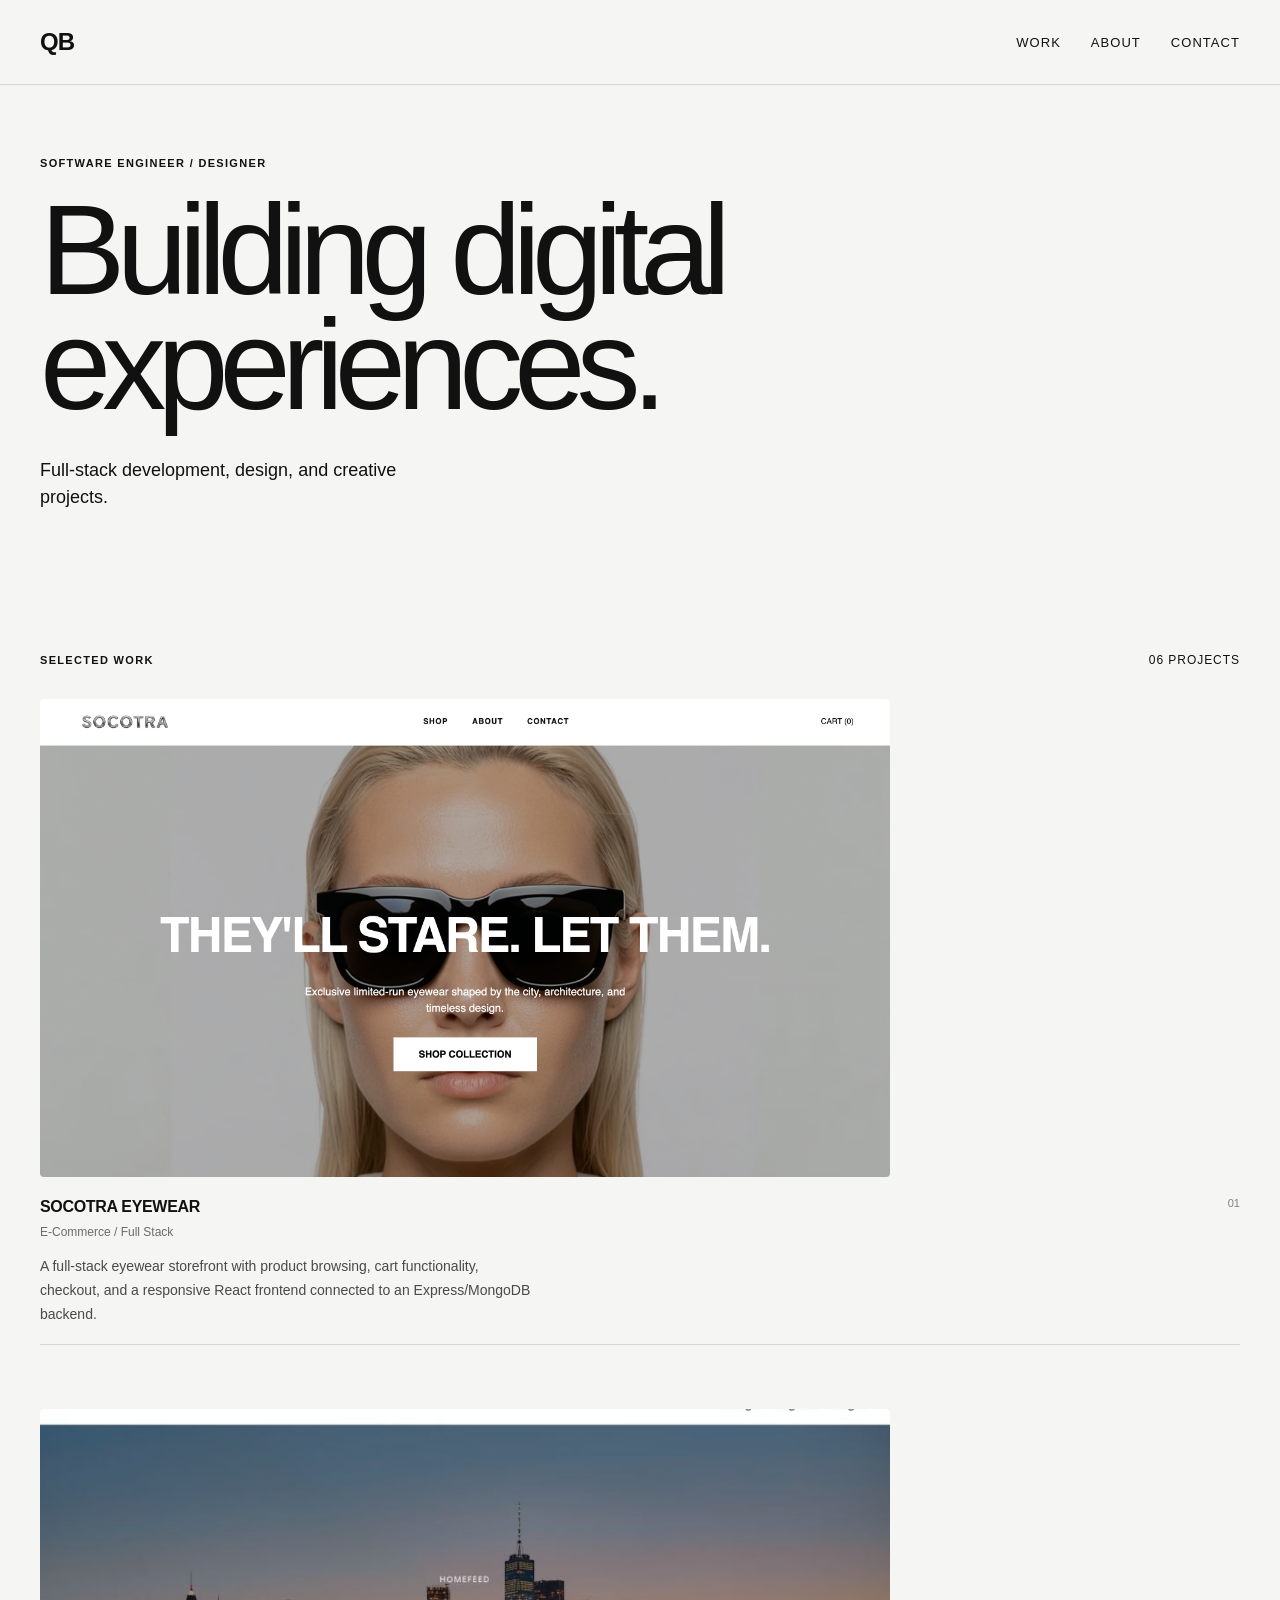
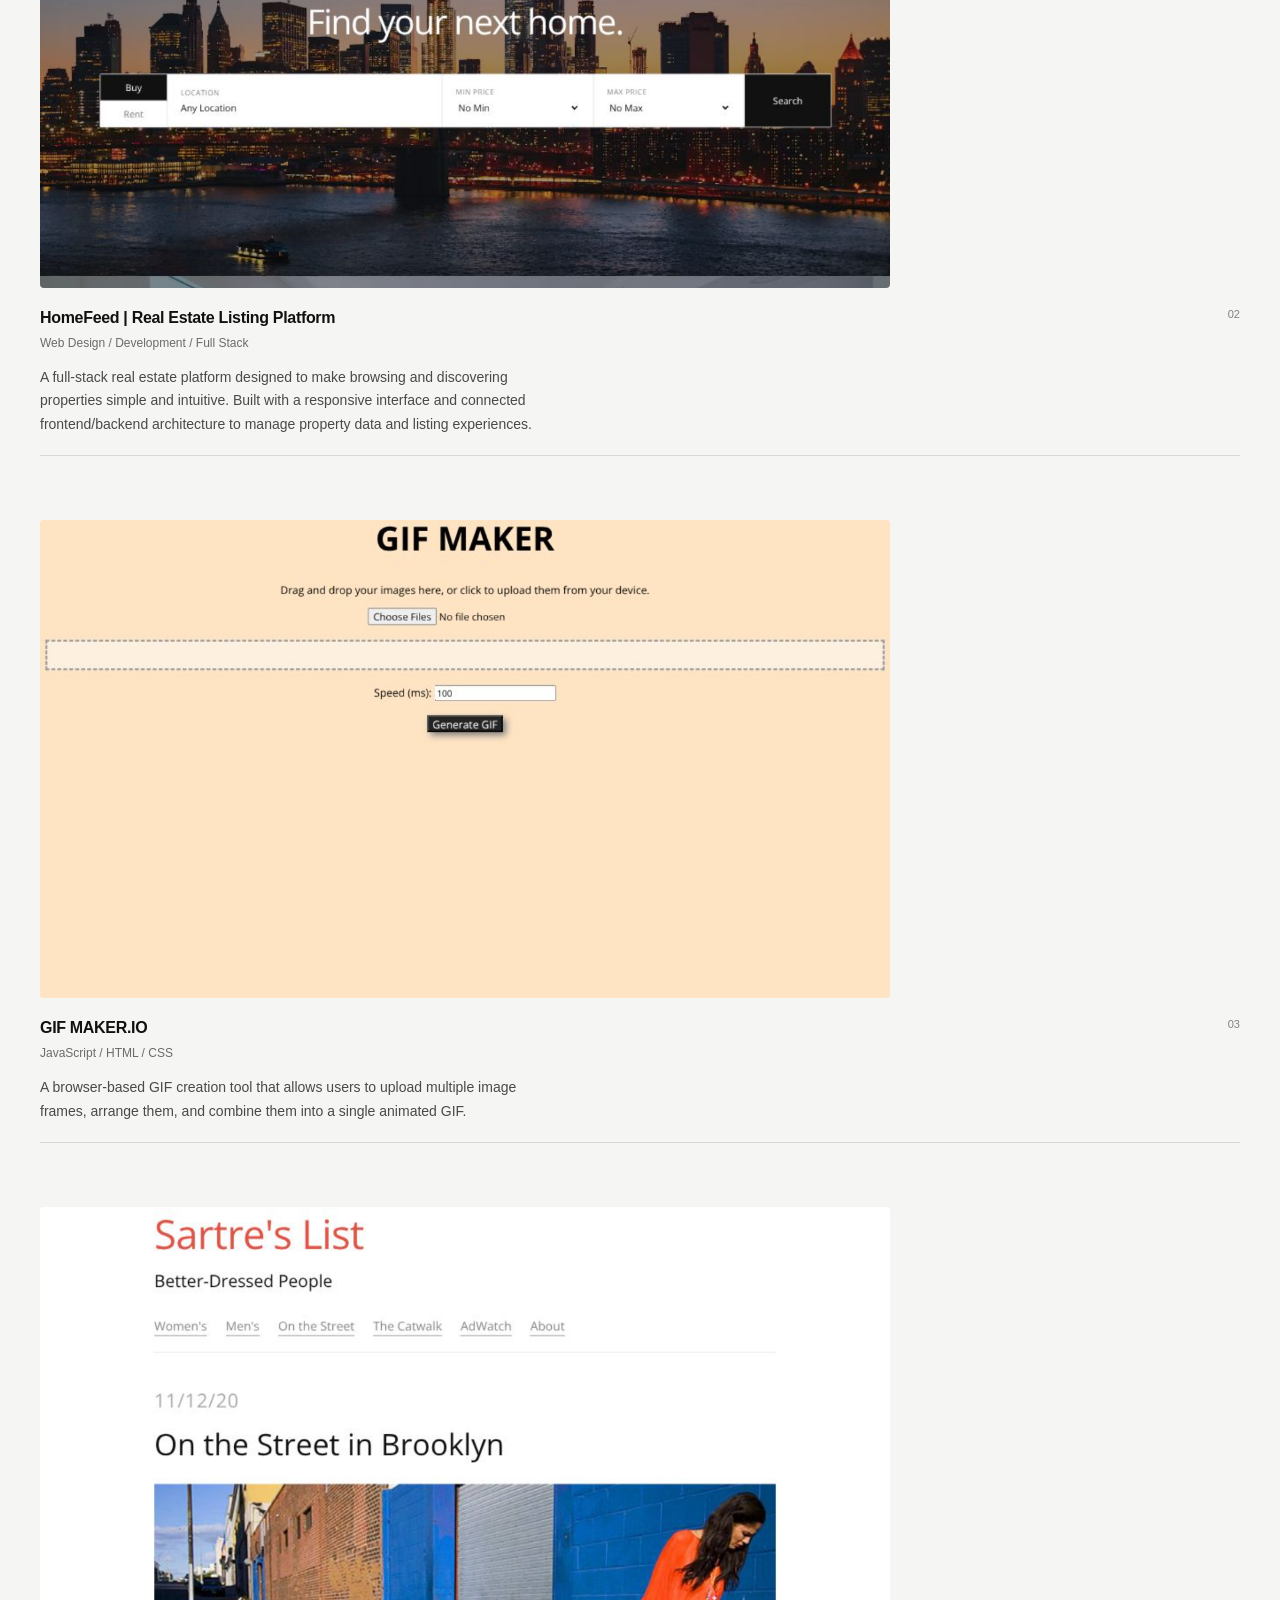
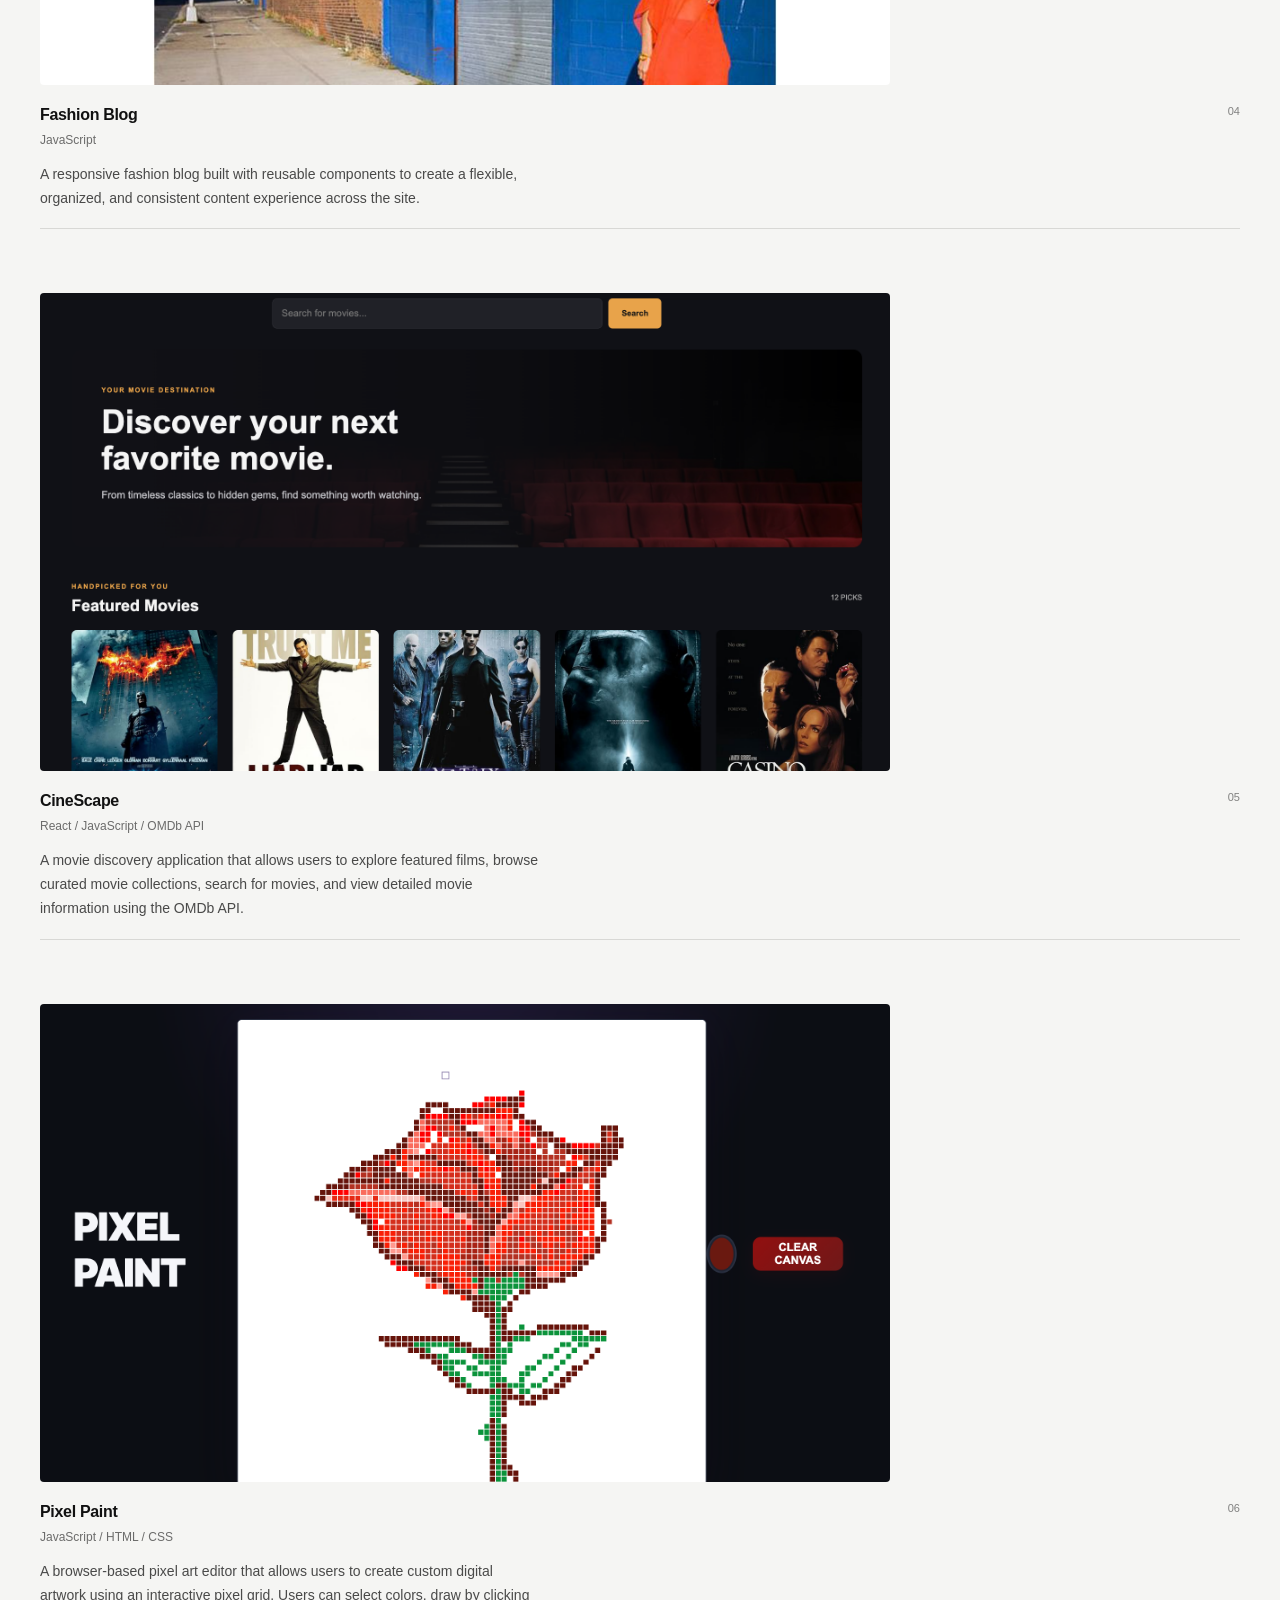
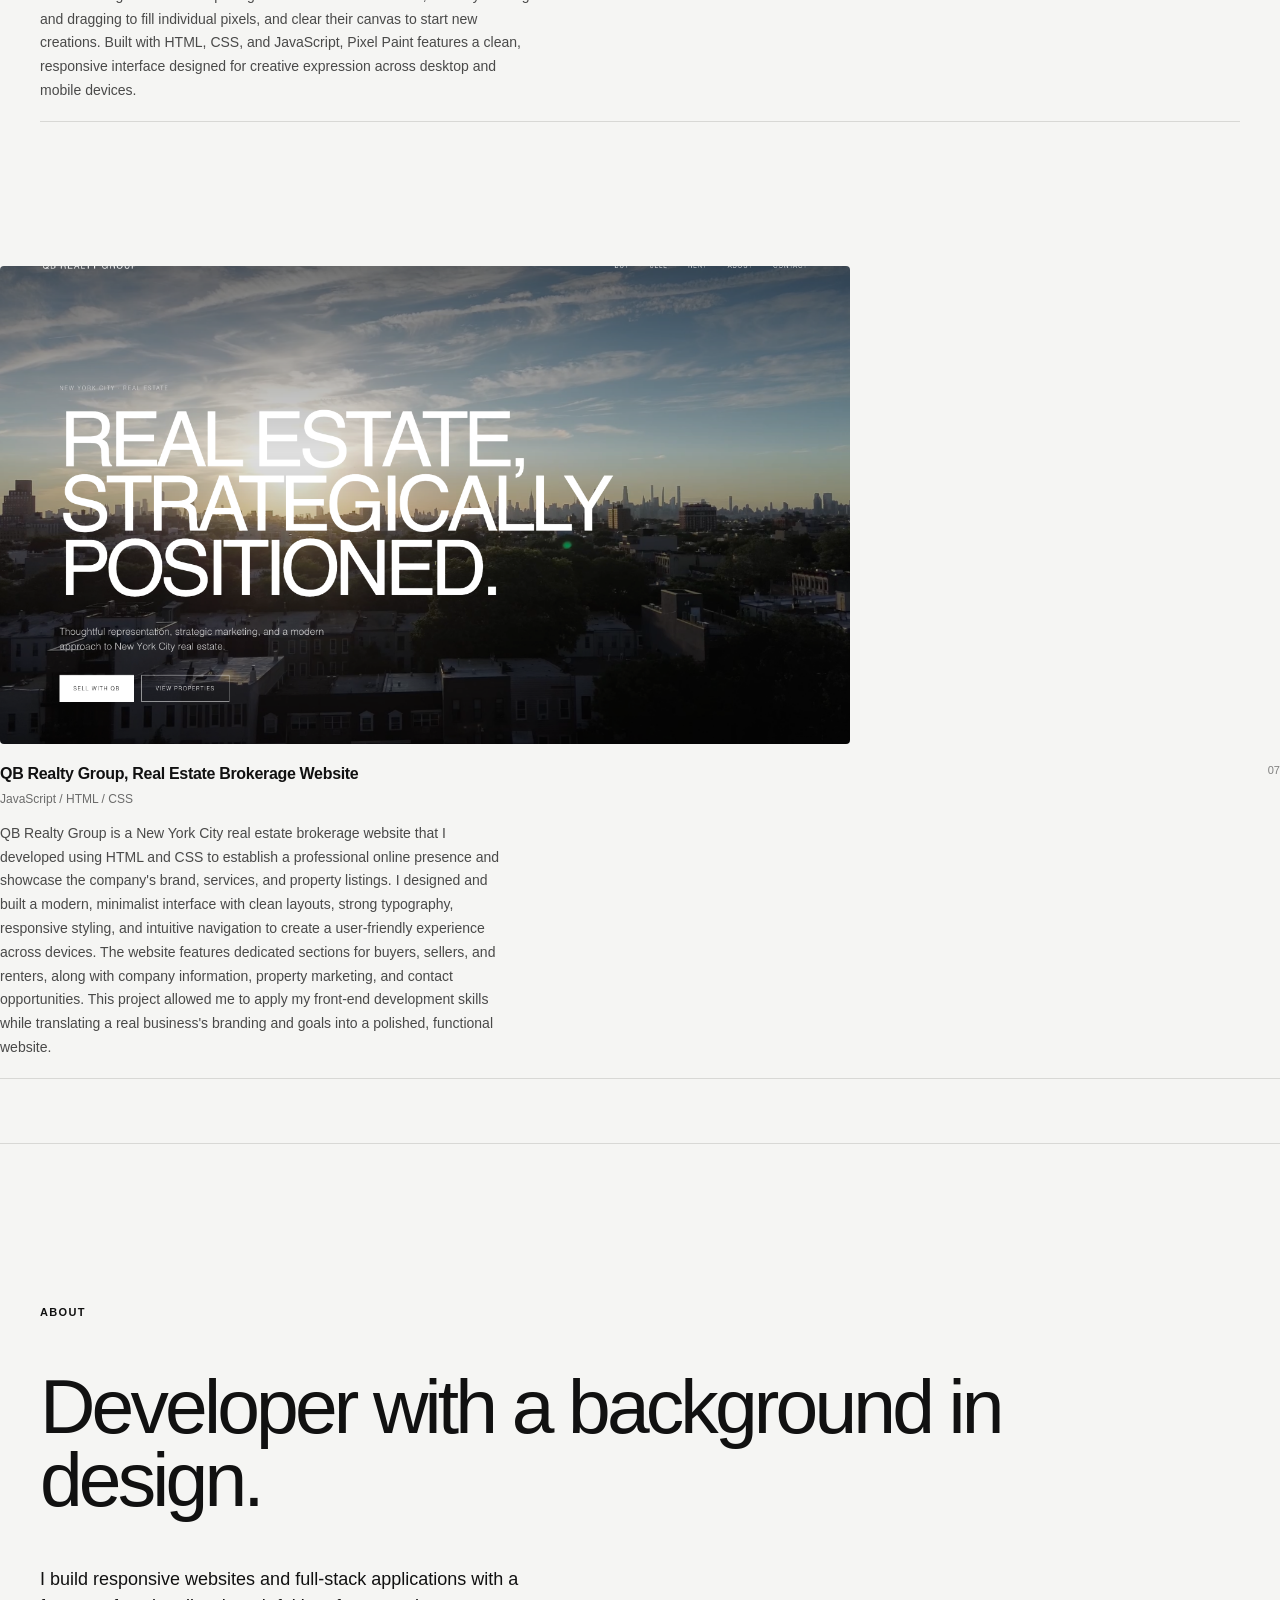
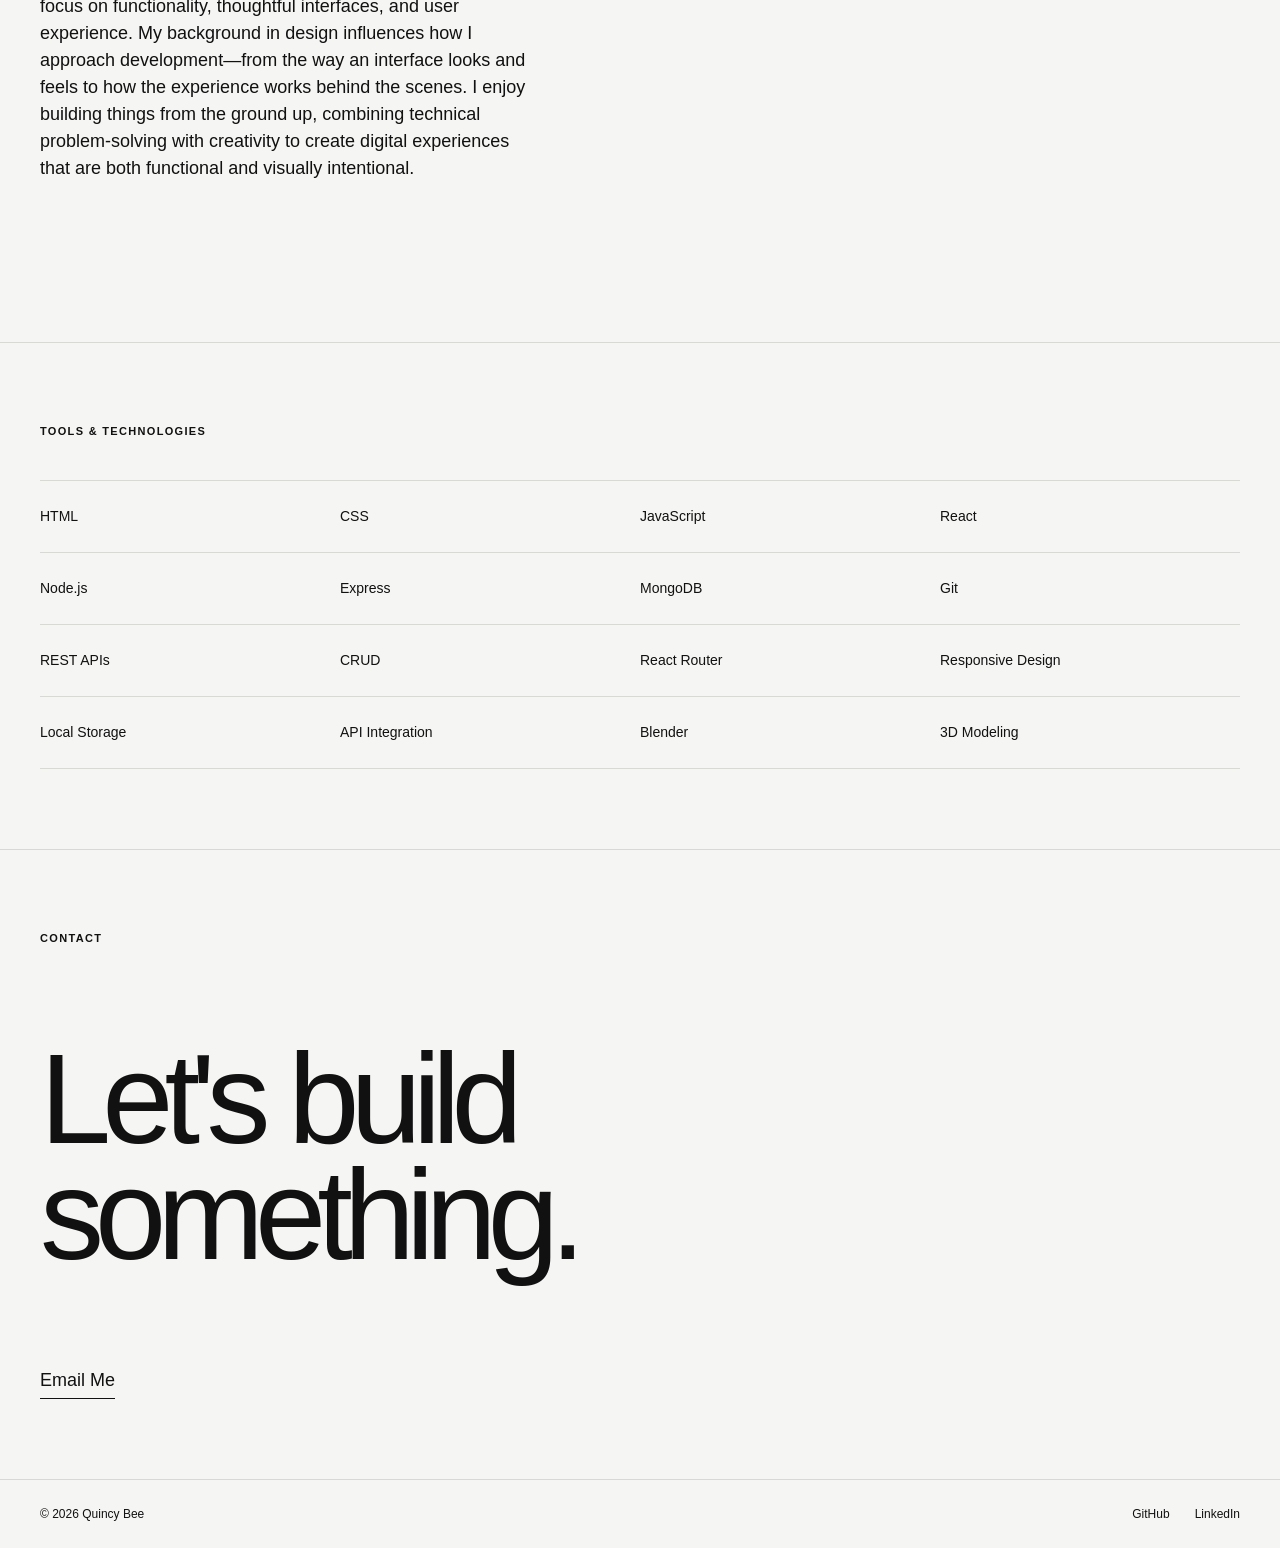
==== commit 87916a24: "qb realty group added" ====
--- a/index.html
+++ b/index.html
@@ -1,4 +1,3 @@
-
 <!DOCTYPE html>
 <html lang="en">
 
@@ -218,6 +217,42 @@
 
             </div>
         </section>
+
+        <!-- Project 7 -->
+        <a href="https://www.qbrealtyny.com/index.html" class="project-card project-wide">
+
+            <div class="project-image">
+                <img src="./images/qbrealty.png" alt="QB Realty Group">
+            </div>
+
+            <div class="project-info">
+                <div>
+                    <h2>QB Realty Group, Real Estate Brokerage Website</h2>
+                    <p>JavaScript / HTML / CSS</p>
+
+                    <div class="project-details">
+                        <p>
+                            QB Realty Group is a New York City real estate brokerage website that I developed using HTML
+                            and CSS to establish a professional online presence and showcase the company's brand,
+                            services, and property listings. I designed and built a modern, minimalist interface with
+                            clean layouts, strong typography, responsive styling, and intuitive navigation to create a
+                            user-friendly experience across devices. The website features dedicated sections for buyers,
+                            sellers, and renters, along with company information, property marketing, and contact
+                            opportunities. This project allowed me to apply my front-end development skills while
+                            translating a real business's branding and goals into a polished, functional website.
+                        </p>
+                    </div>
+                </div>
+
+                <span>07</span>
+            </div>
+        </a>
+
+        </div>
+        </section>
+
+
+
 
         <!-- About -->
         <section id="about" class="about">
@@ -307,4 +342,4 @@
 
 </body>
 
-</html>
+</html>
--- a/css/style.css
+++ b/css/style.css
@@ -1,3 +1,4 @@
+
 /* =========================================
    RESET
 ========================================= */
@@ -186,7 +187,10 @@
     overflow: hidden;
 }
 
-/* Uniform image gallery */
+
+/* =========================================
+   PROJECT GALLERY
+========================================= */
 
 .project-gallery {
     display: grid;
@@ -195,32 +199,39 @@
     width: 100%;
 }
 
-/* Each thumbnail has identical proportions */
+
+/* =========================================
+   PROJECT IMAGES
+========================================= */
 
 .project-image {
     display: block;
     position: relative;
-    width: 100%;
-    min-width: 0;
-    aspect-ratio: 4 / 3;
+
+    width: 75%;
+    max-width: 850px;
+
+    aspect-ratio: 16 / 9;
+
     overflow: hidden;
     background: #e5e5e1;
     border-radius: 4px;
 }
-
-/* Keep images inside their containers */
 
 .project-image img {
     display: block;
     width: 100%;
     height: 100%;
     max-width: 100%;
+
     object-fit: cover;
     object-position: center;
+
     transition:
         transform 0.6s cubic-bezier(0.2, 0.6, 0.2, 1),
         opacity 0.4s ease;
 }
+
 
 /* Subtle hover effect */
 
@@ -441,7 +452,8 @@
     }
 
     .project-image {
-        aspect-ratio: 4 / 3;
+        width: 85%;
+        aspect-ratio: 16 / 9;
     }
 
     .about {
@@ -515,7 +527,8 @@
     }
 
     .project-image {
-        aspect-ratio: 4 / 3;
+        width: 100%;
+        aspect-ratio: 16 / 9;
     }
 
     .project-info {
@@ -594,4 +607,4 @@
         right: 20px;
         font-size: 36px;
     }
-}+}
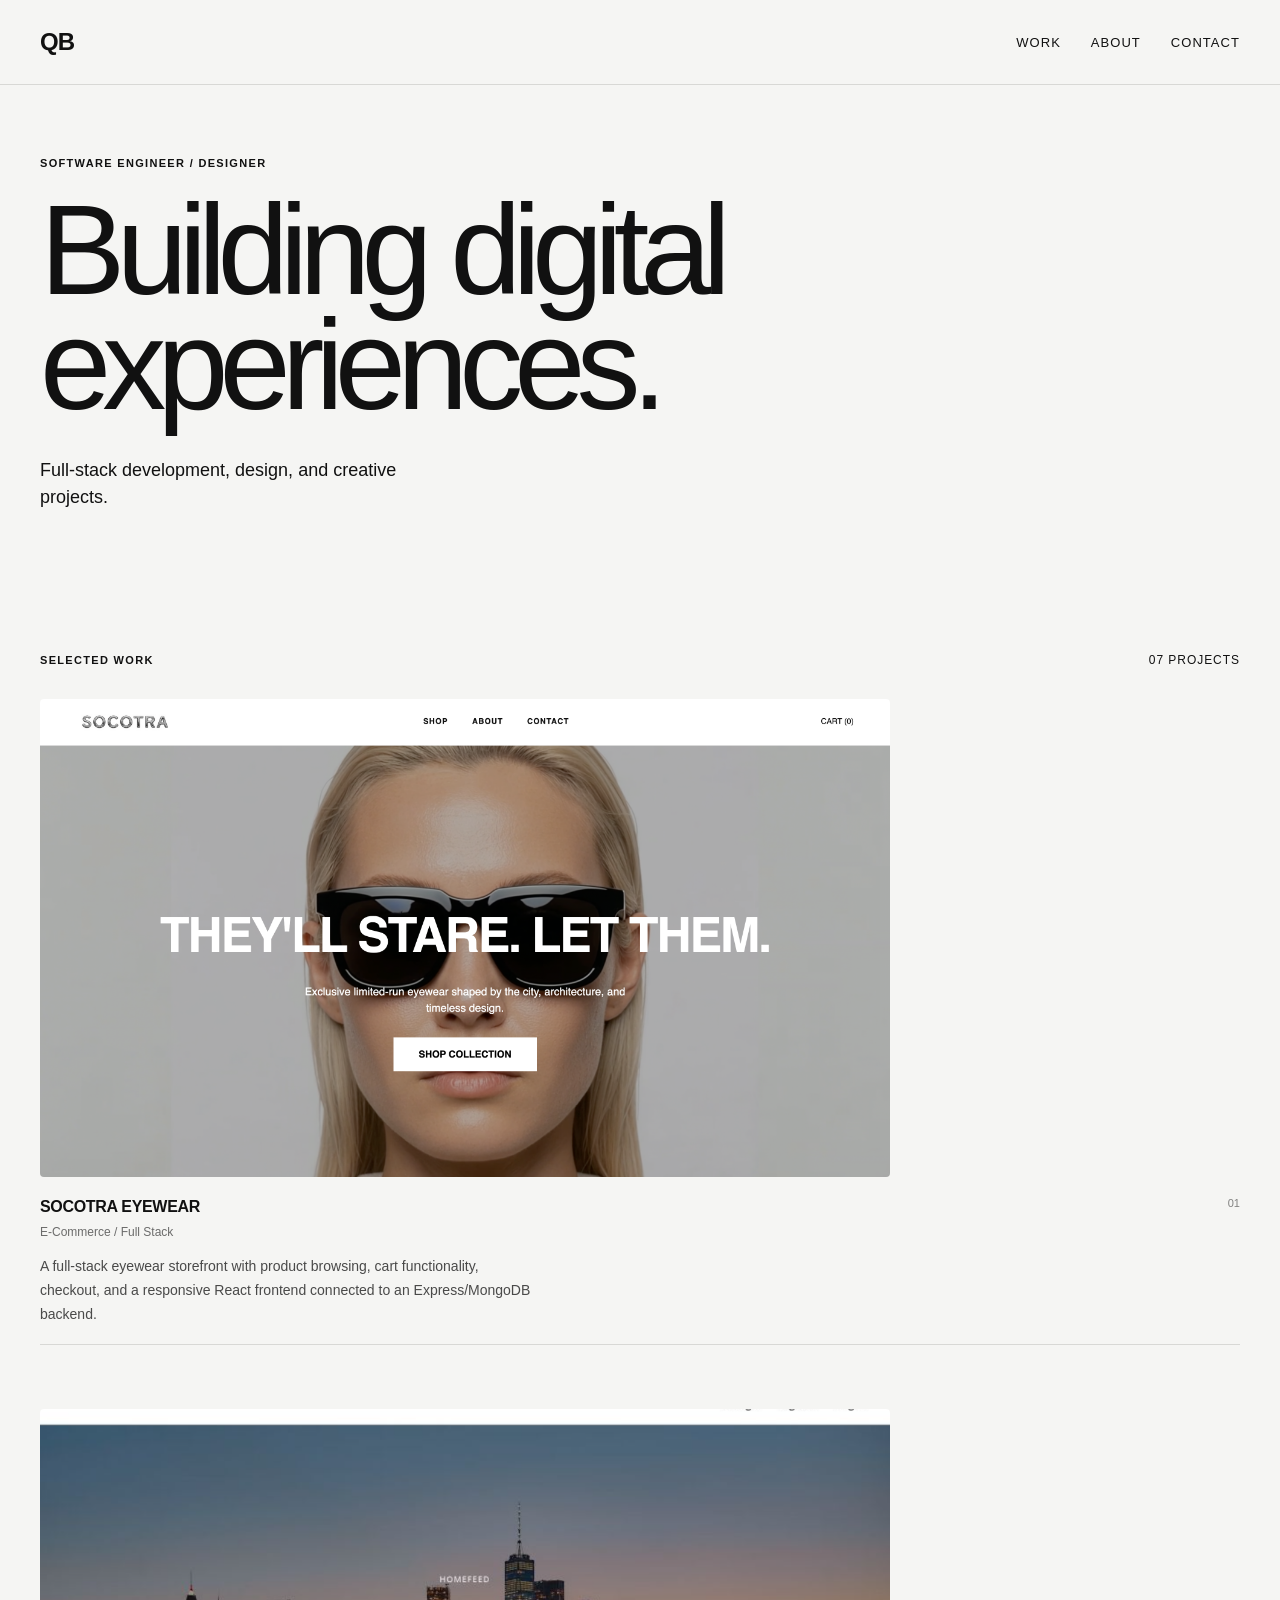
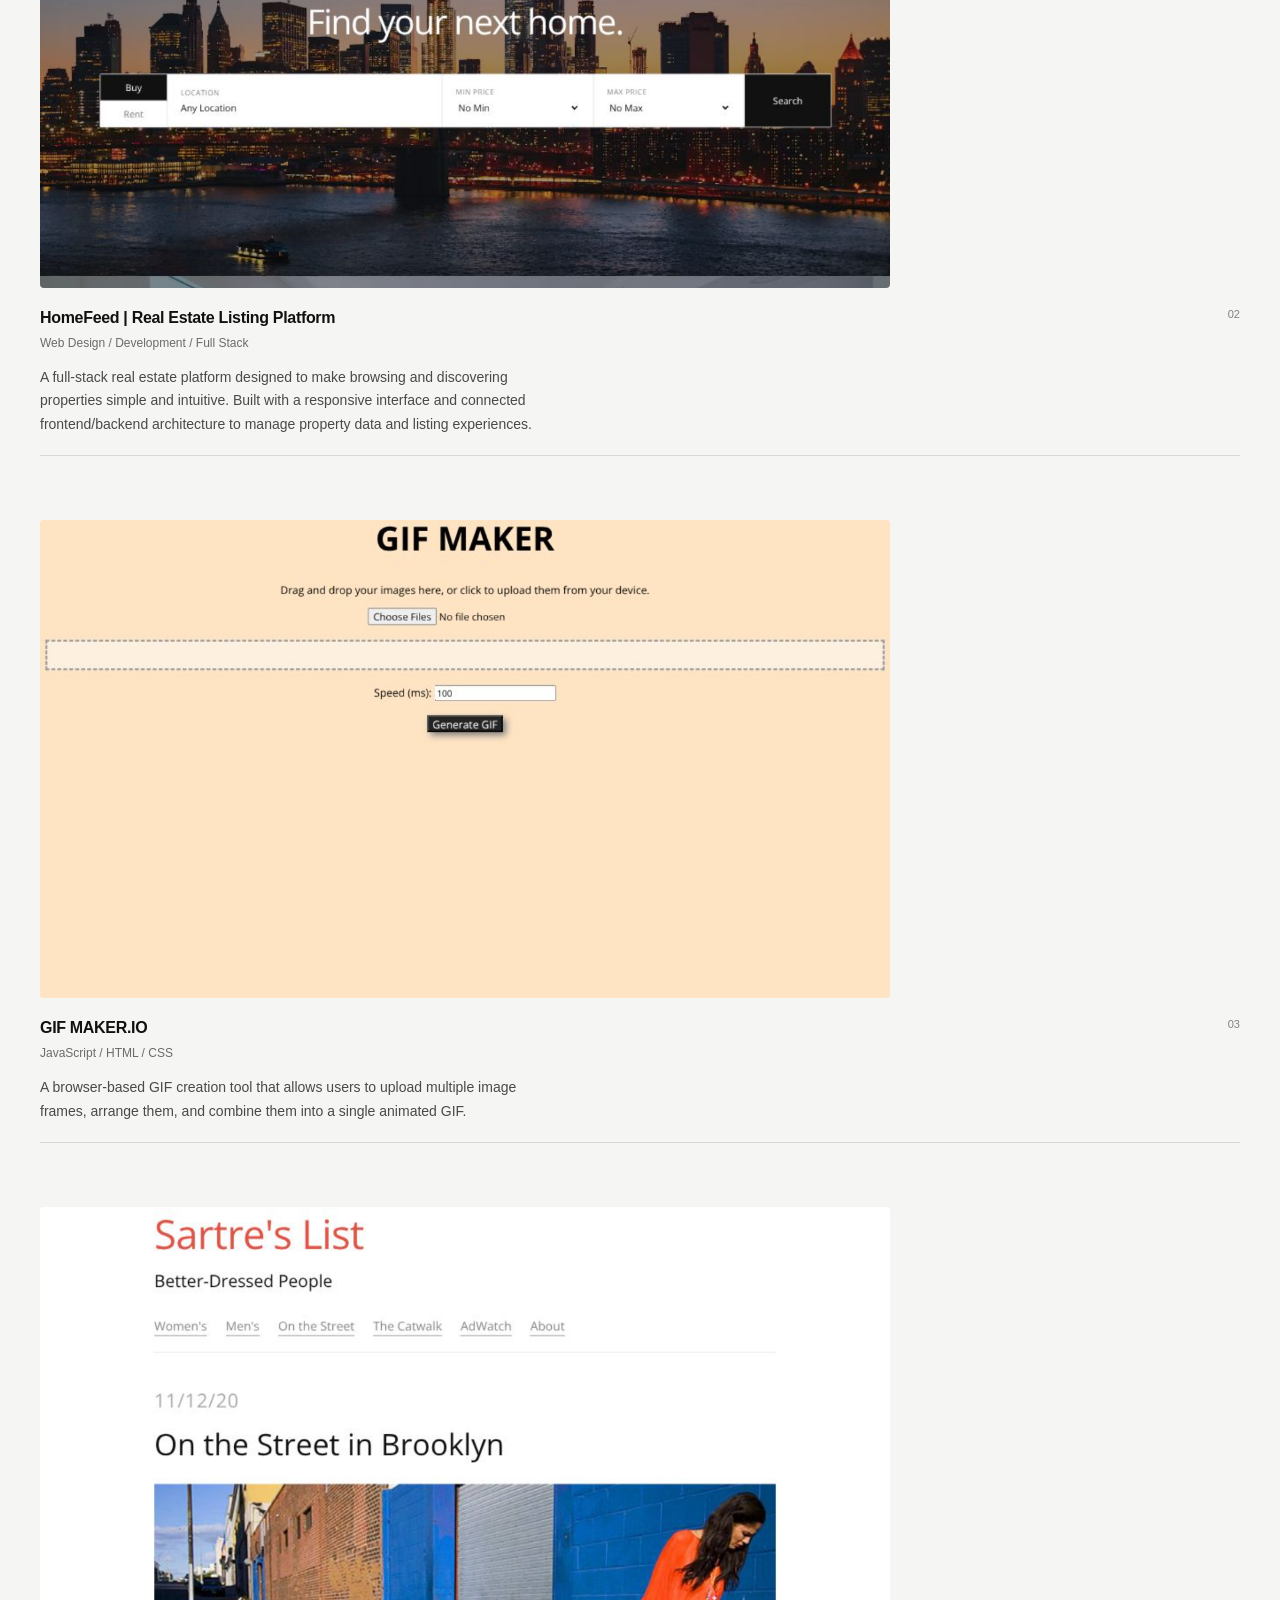
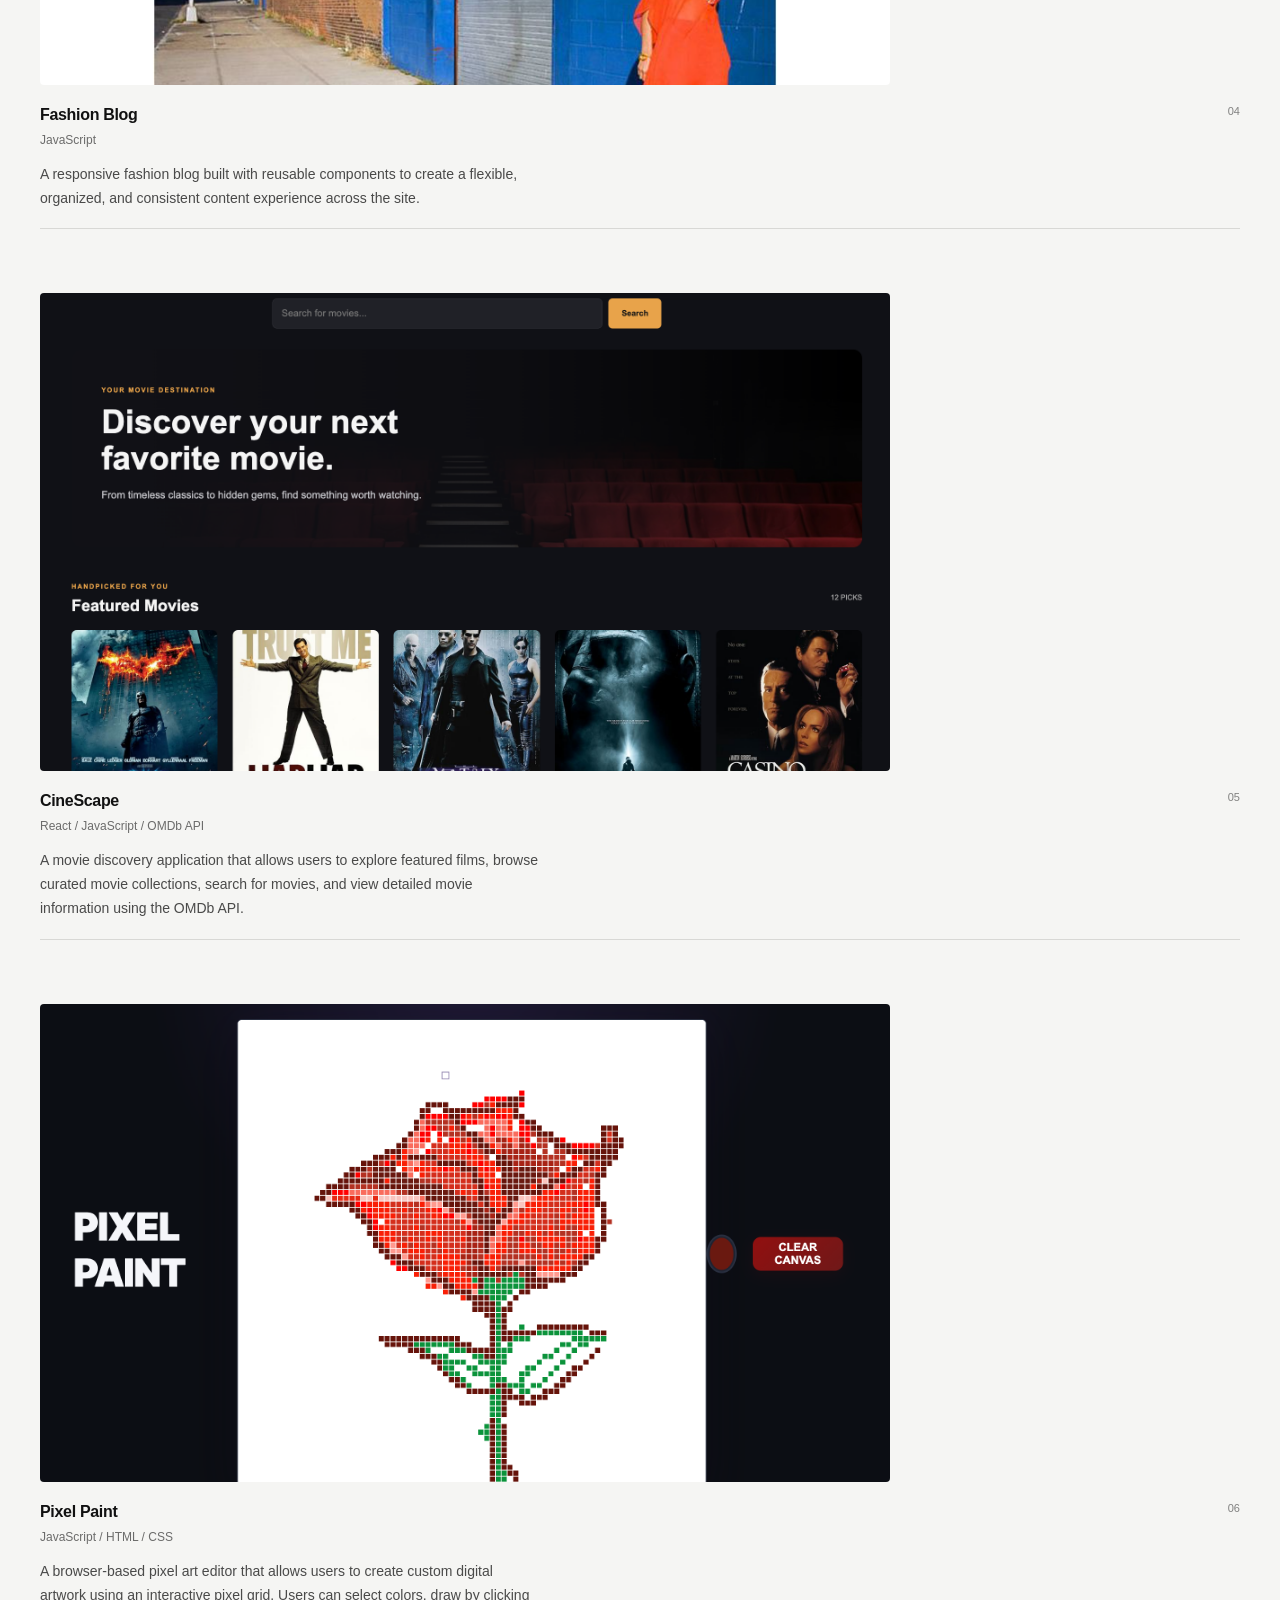
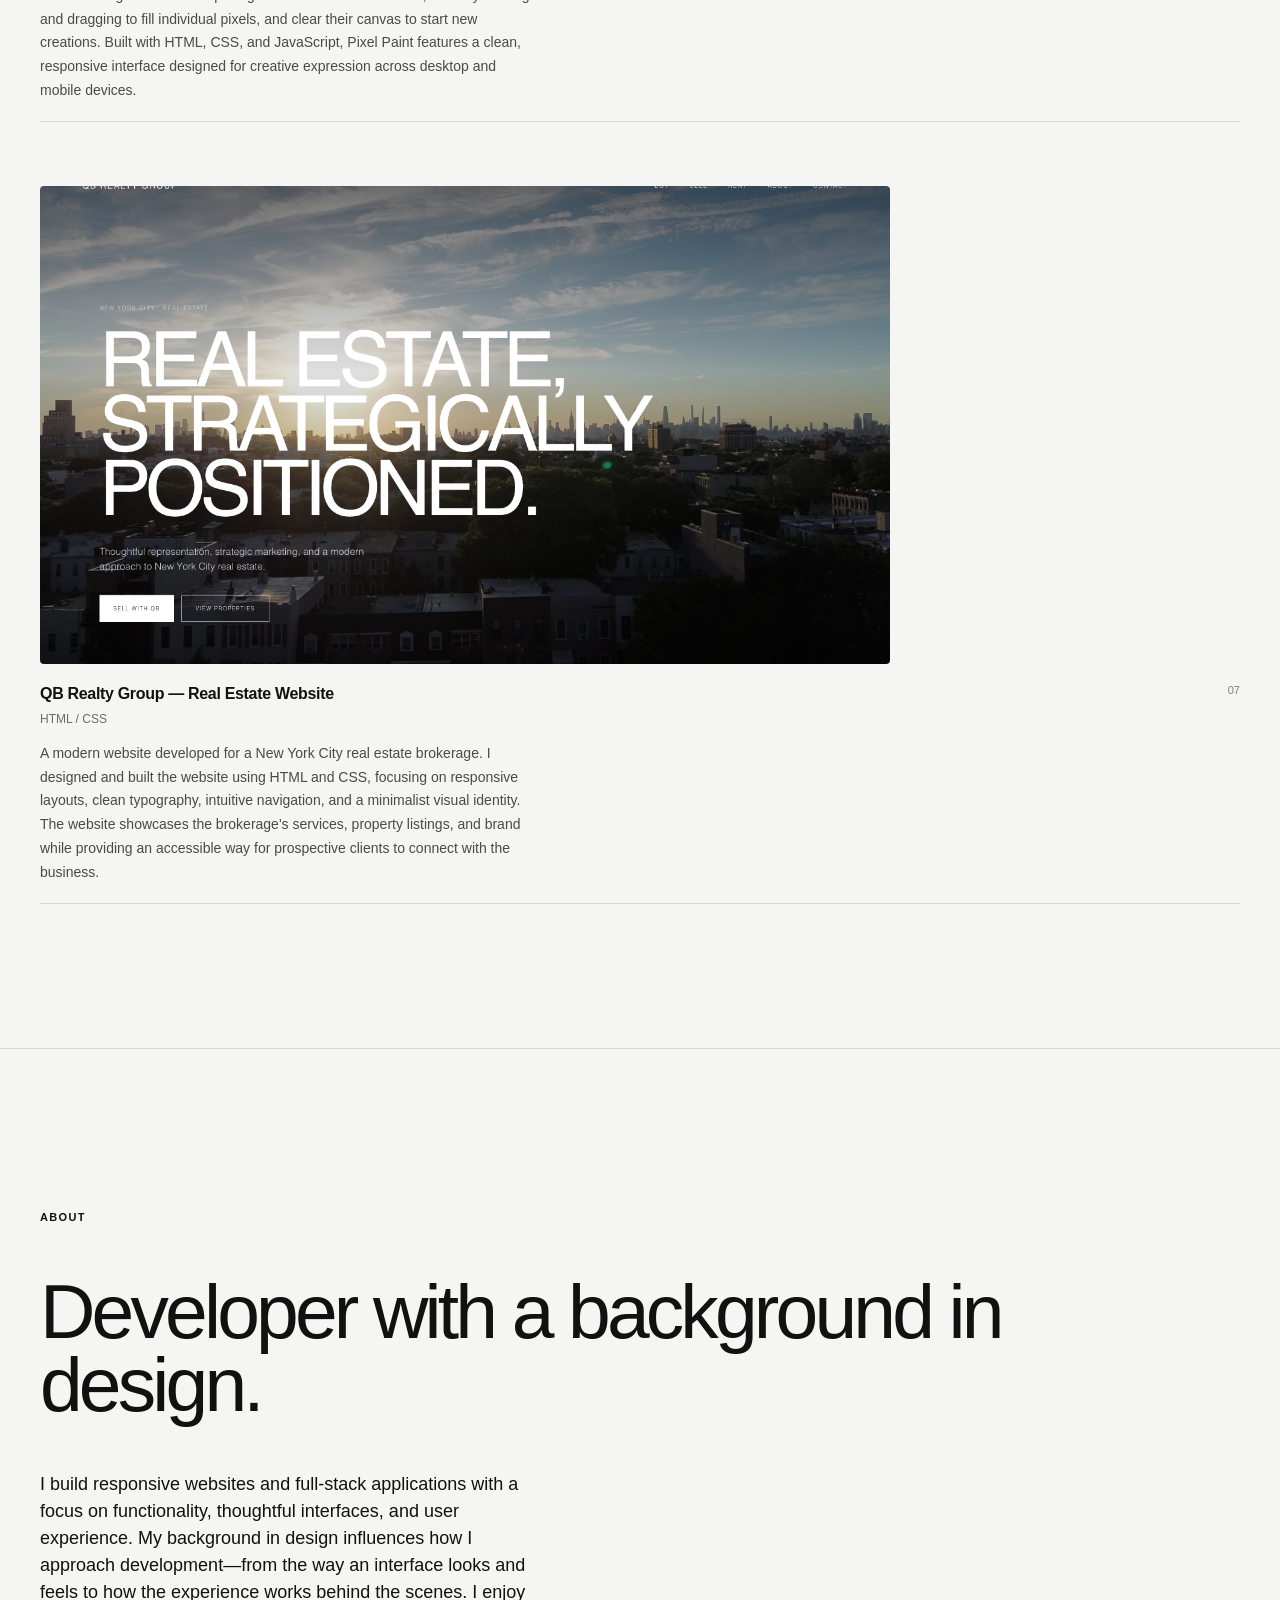
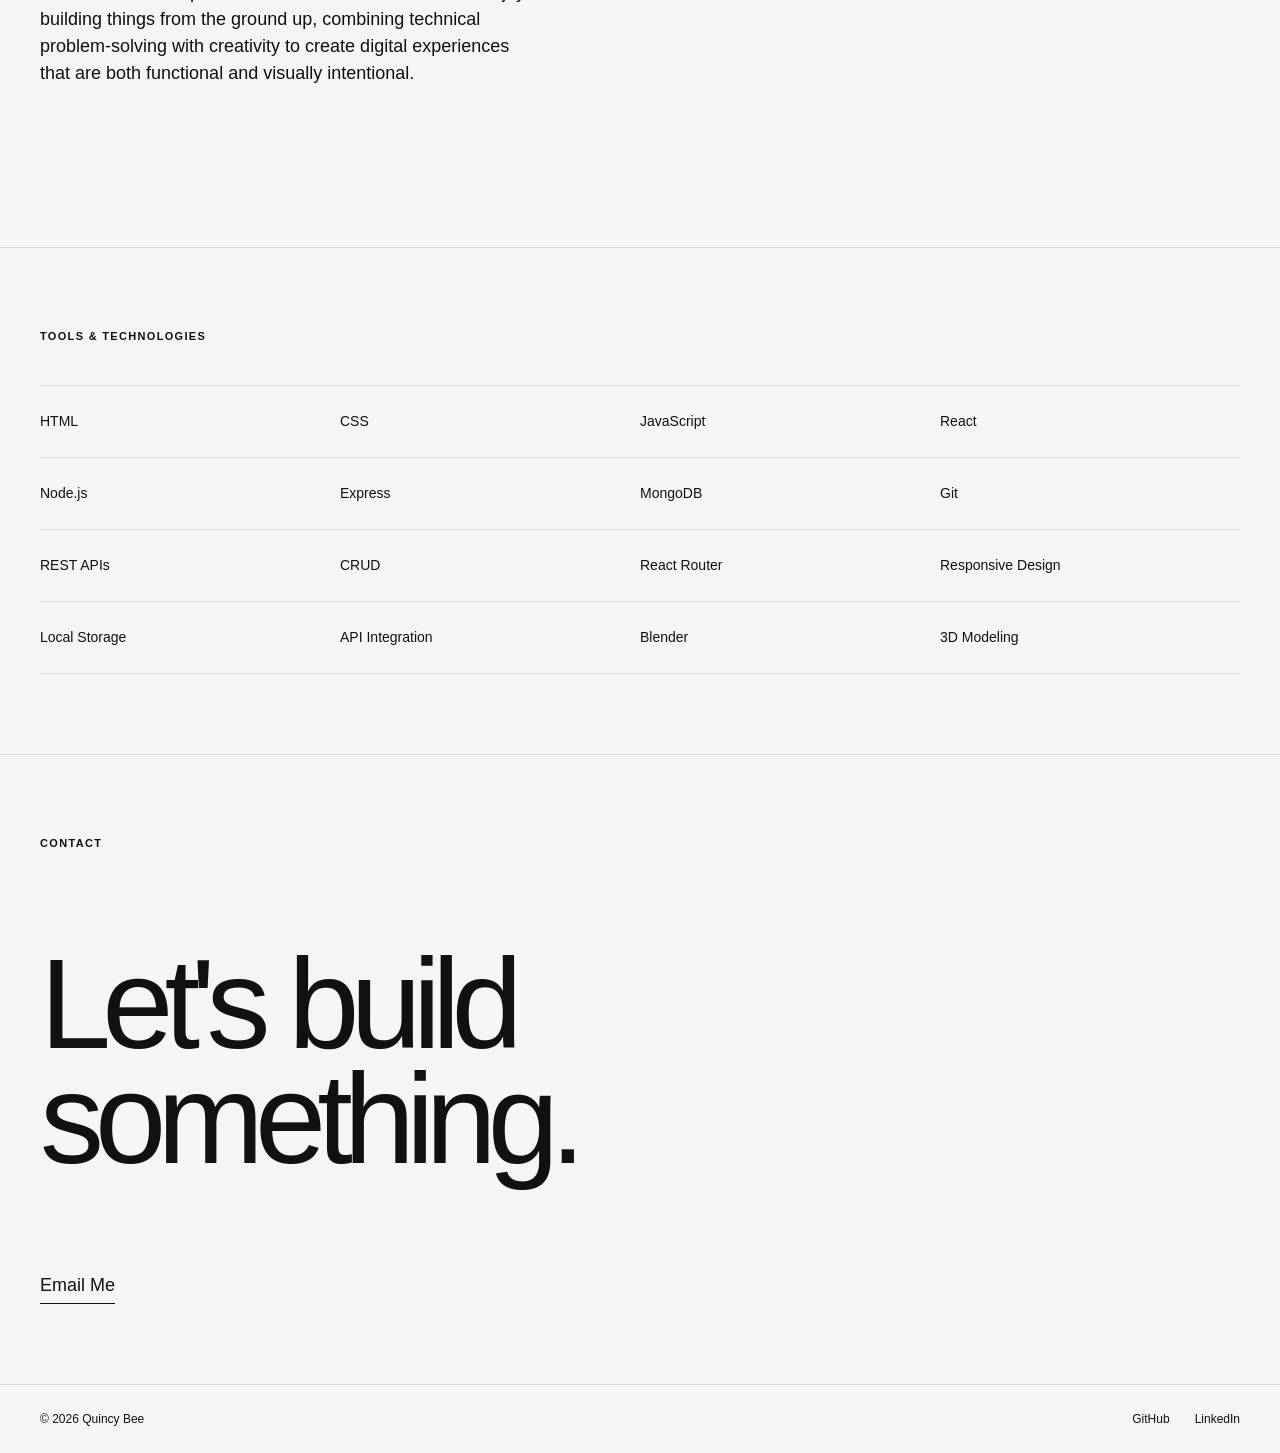
==== commit b016259c: "qb realty group css update" ====
--- a/index.html
+++ b/index.html
@@ -1,3 +1,4 @@
+
 <!DOCTYPE html>
 <html lang="en">
 
@@ -54,7 +55,7 @@
 
             <div class="section-header">
                 <p class="eyebrow">SELECTED WORK</p>
-                <p class="project-count">06 Projects</p>
+                <p class="project-count">07 Projects</p>
             </div>
 
             <div class="project-grid">
@@ -215,44 +216,41 @@
                     </div>
                 </a>
 
+                <!-- Project 7: QB Realty -->
+                <a href="https://www.qbrealtyny.com/index.html"
+                   class="project-card project-wide"
+                   target="_blank"
+                   rel="noopener noreferrer">
+
+                    <div class="project-image">
+                        <img src="./images/qbrealty.png"
+                             alt="QB Realty Group real estate brokerage website">
+                    </div>
+
+                    <div class="project-info">
+                        <div>
+                            <h2>QB Realty Group — Real Estate Website</h2>
+                            <p>HTML / CSS</p>
+
+                            <div class="project-details">
+                                <p>
+                                    A modern website developed for a New York City real estate
+                                    brokerage. I designed and built the website using HTML and
+                                    CSS, focusing on responsive layouts, clean typography,
+                                    intuitive navigation, and a minimalist visual identity.
+                                    The website showcases the brokerage's services, property
+                                    listings, and brand while providing an accessible way for
+                                    prospective clients to connect with the business.
+                                </p>
+                            </div>
+                        </div>
+
+                        <span>07</span>
+                    </div>
+                </a>
+
             </div>
         </section>
-
-        <!-- Project 7 -->
-        <a href="https://www.qbrealtyny.com/index.html" class="project-card project-wide">
-
-            <div class="project-image">
-                <img src="./images/qbrealty.png" alt="QB Realty Group">
-            </div>
-
-            <div class="project-info">
-                <div>
-                    <h2>QB Realty Group, Real Estate Brokerage Website</h2>
-                    <p>JavaScript / HTML / CSS</p>
-
-                    <div class="project-details">
-                        <p>
-                            QB Realty Group is a New York City real estate brokerage website that I developed using HTML
-                            and CSS to establish a professional online presence and showcase the company's brand,
-                            services, and property listings. I designed and built a modern, minimalist interface with
-                            clean layouts, strong typography, responsive styling, and intuitive navigation to create a
-                            user-friendly experience across devices. The website features dedicated sections for buyers,
-                            sellers, and renters, along with company information, property marketing, and contact
-                            opportunities. This project allowed me to apply my front-end development skills while
-                            translating a real business's branding and goals into a polished, functional website.
-                        </p>
-                    </div>
-                </div>
-
-                <span>07</span>
-            </div>
-        </a>
-
-        </div>
-        </section>
-
-
-
 
         <!-- About -->
         <section id="about" class="about">
@@ -342,4 +340,4 @@
 
 </body>
 
-</html>+</html>
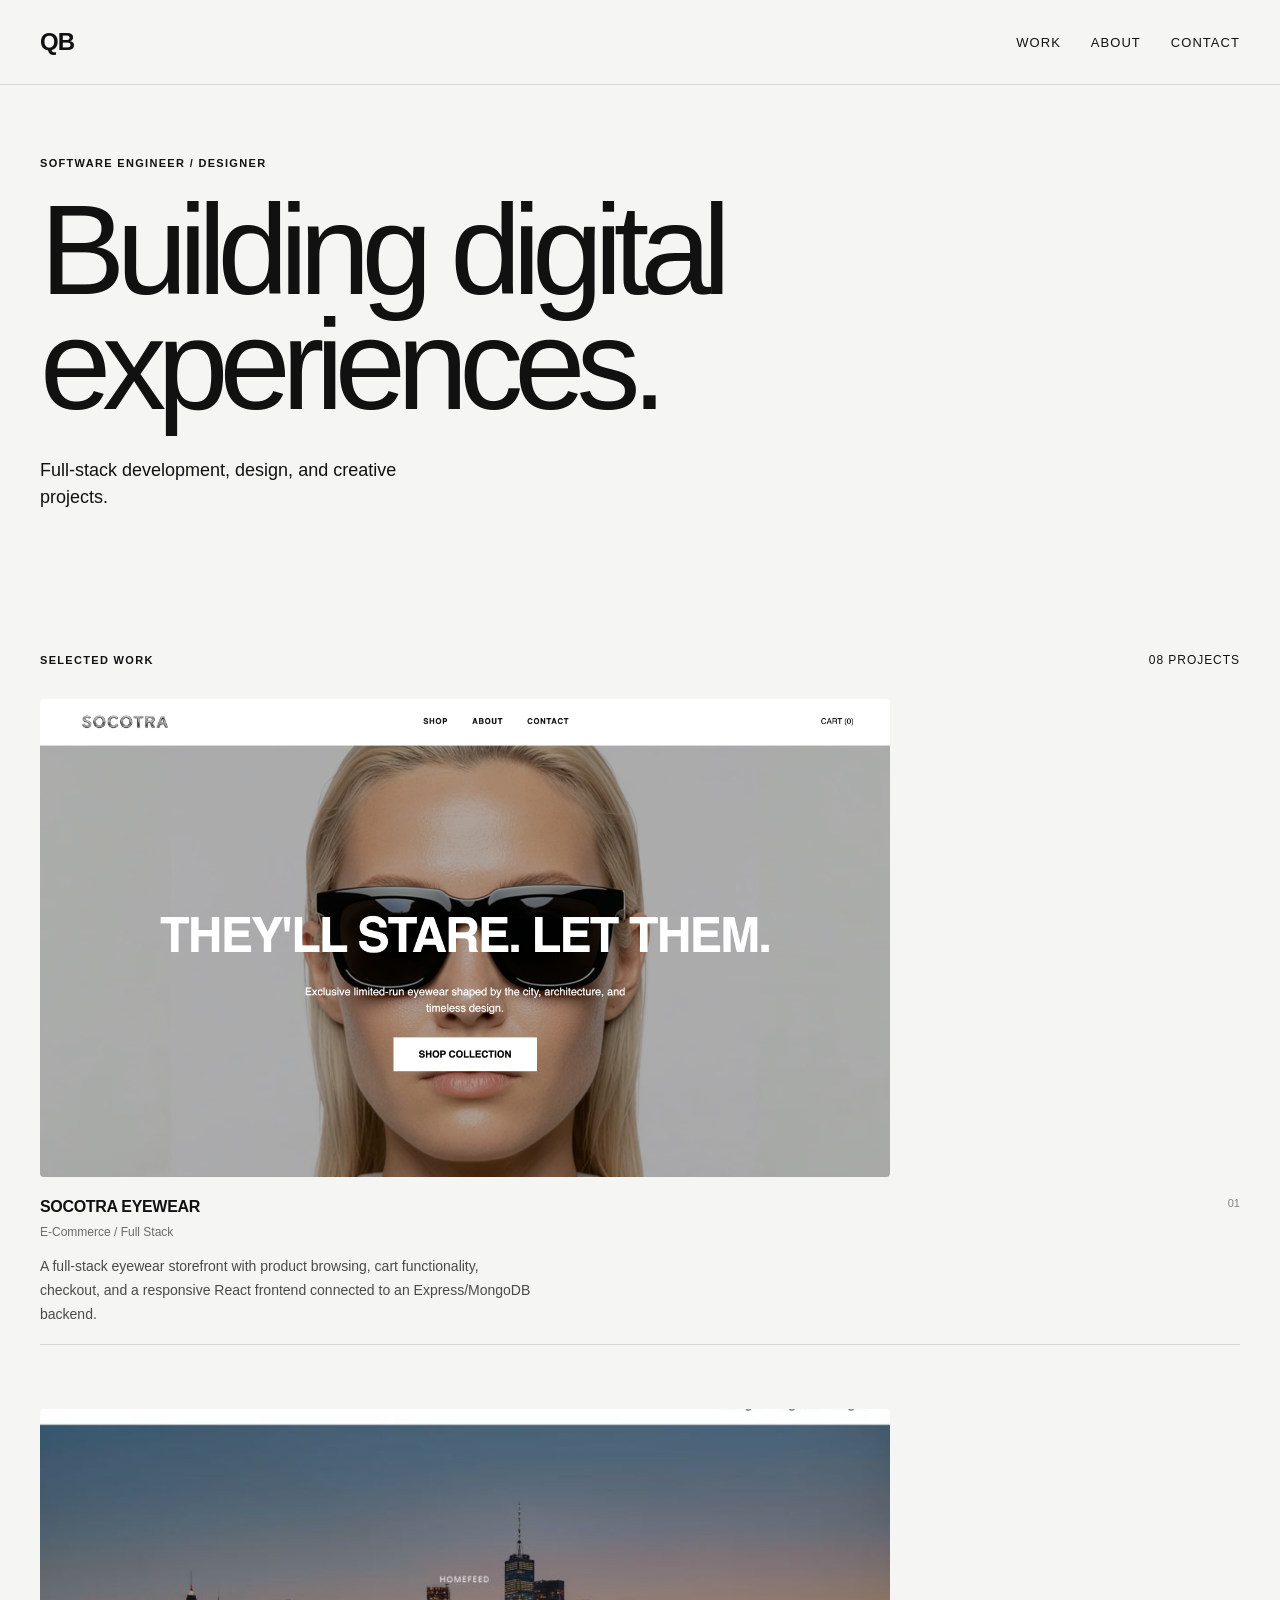
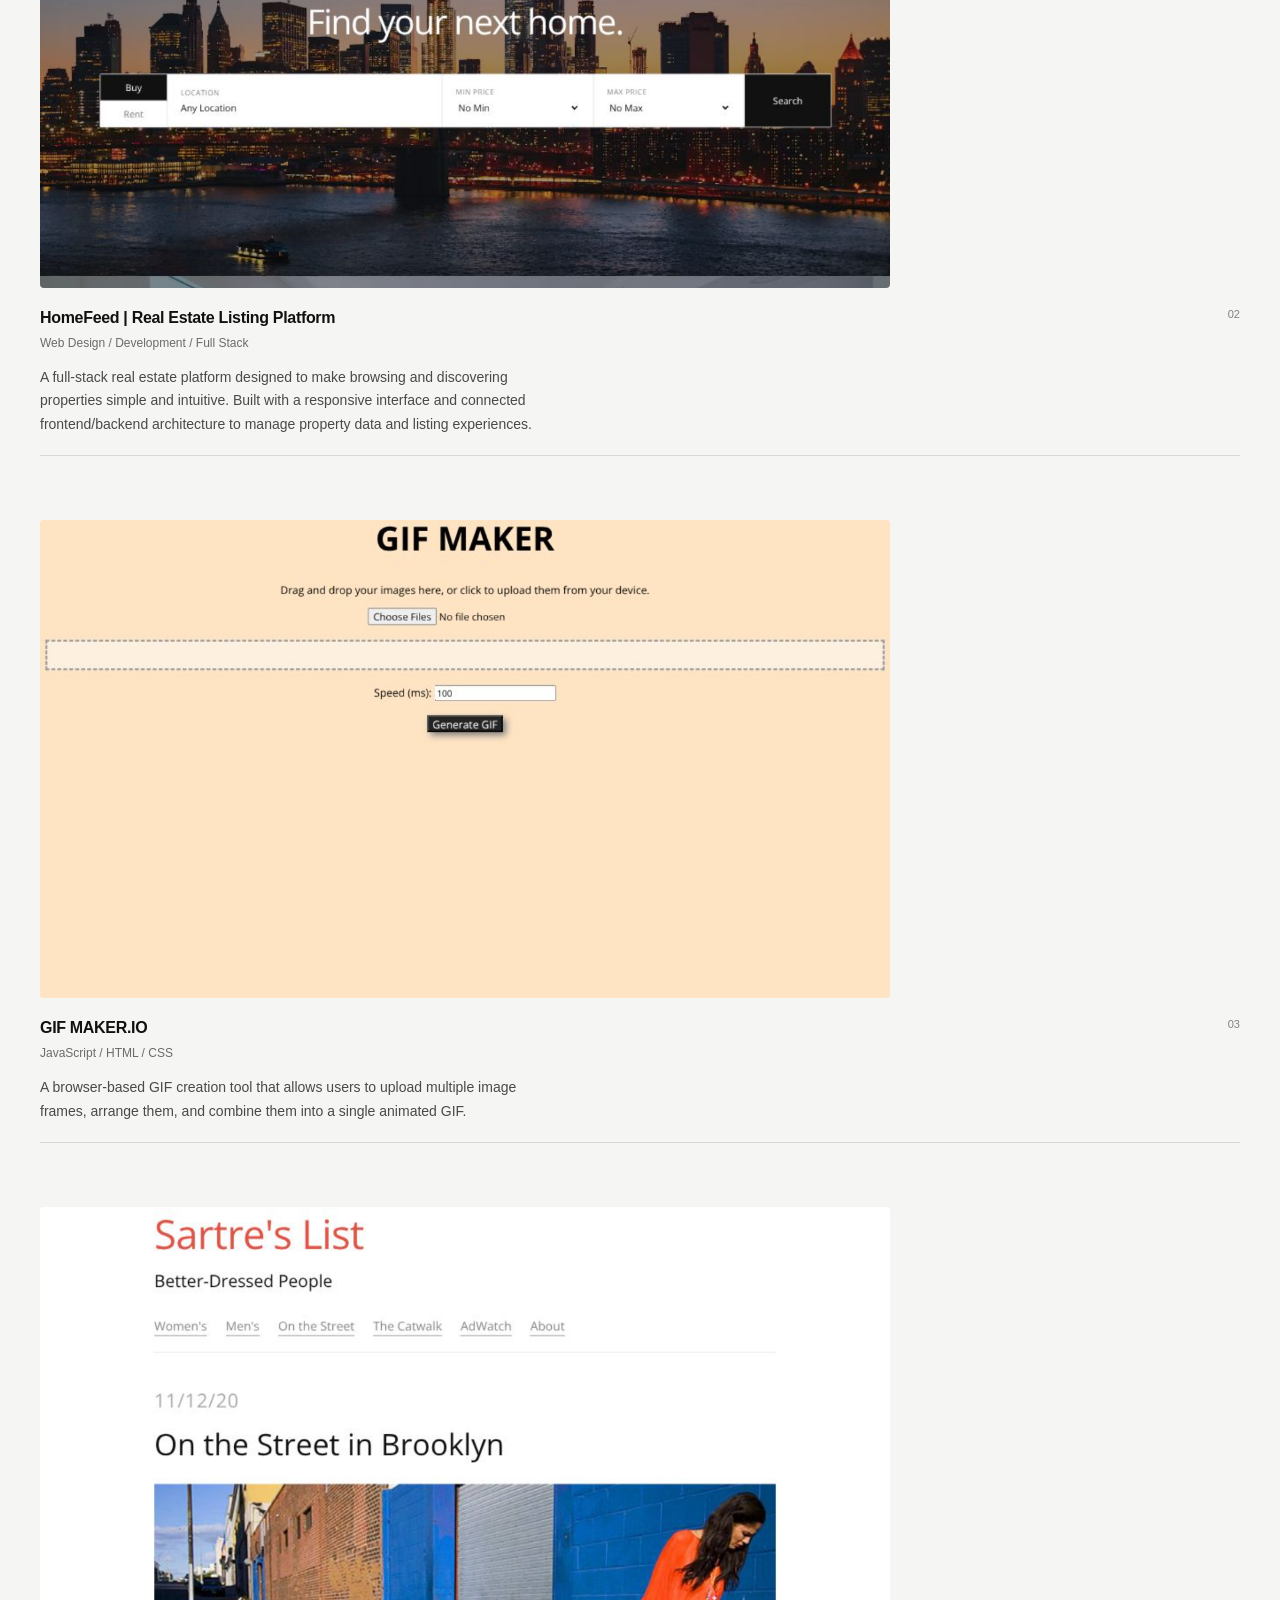
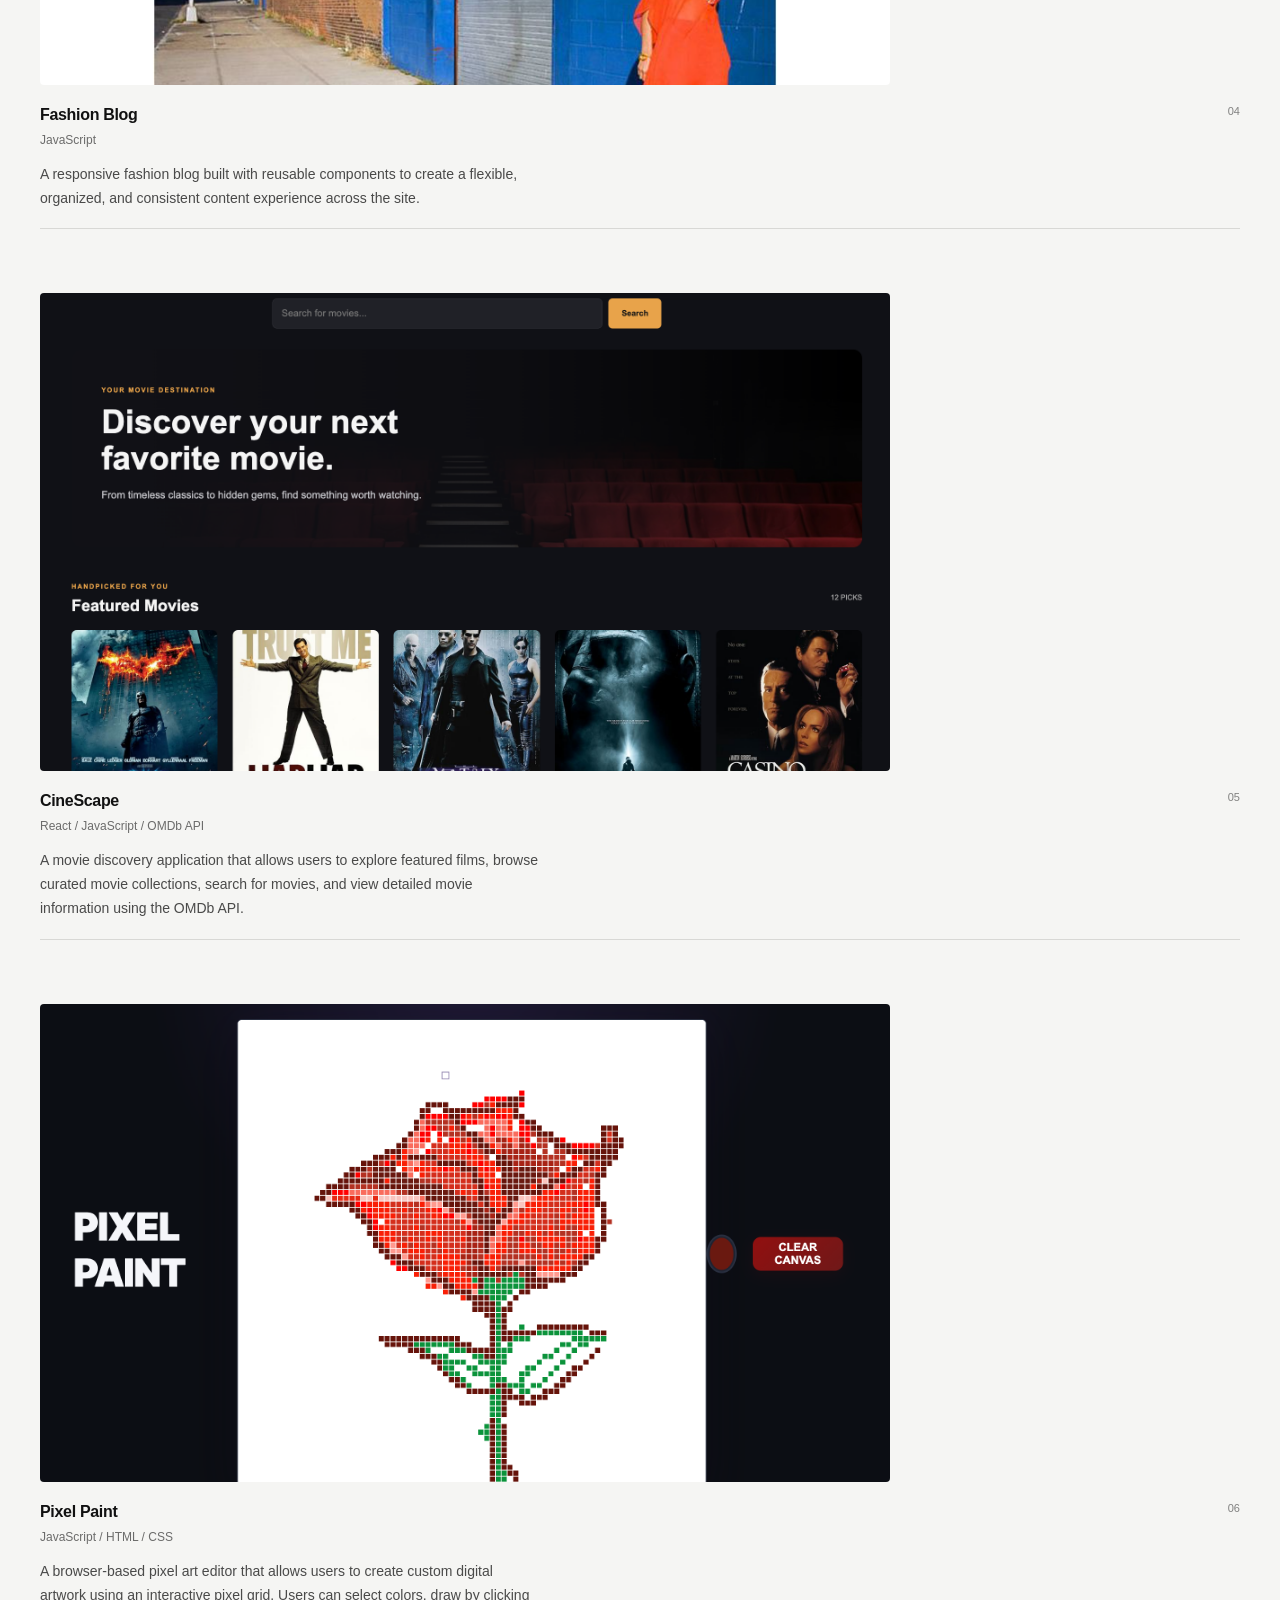
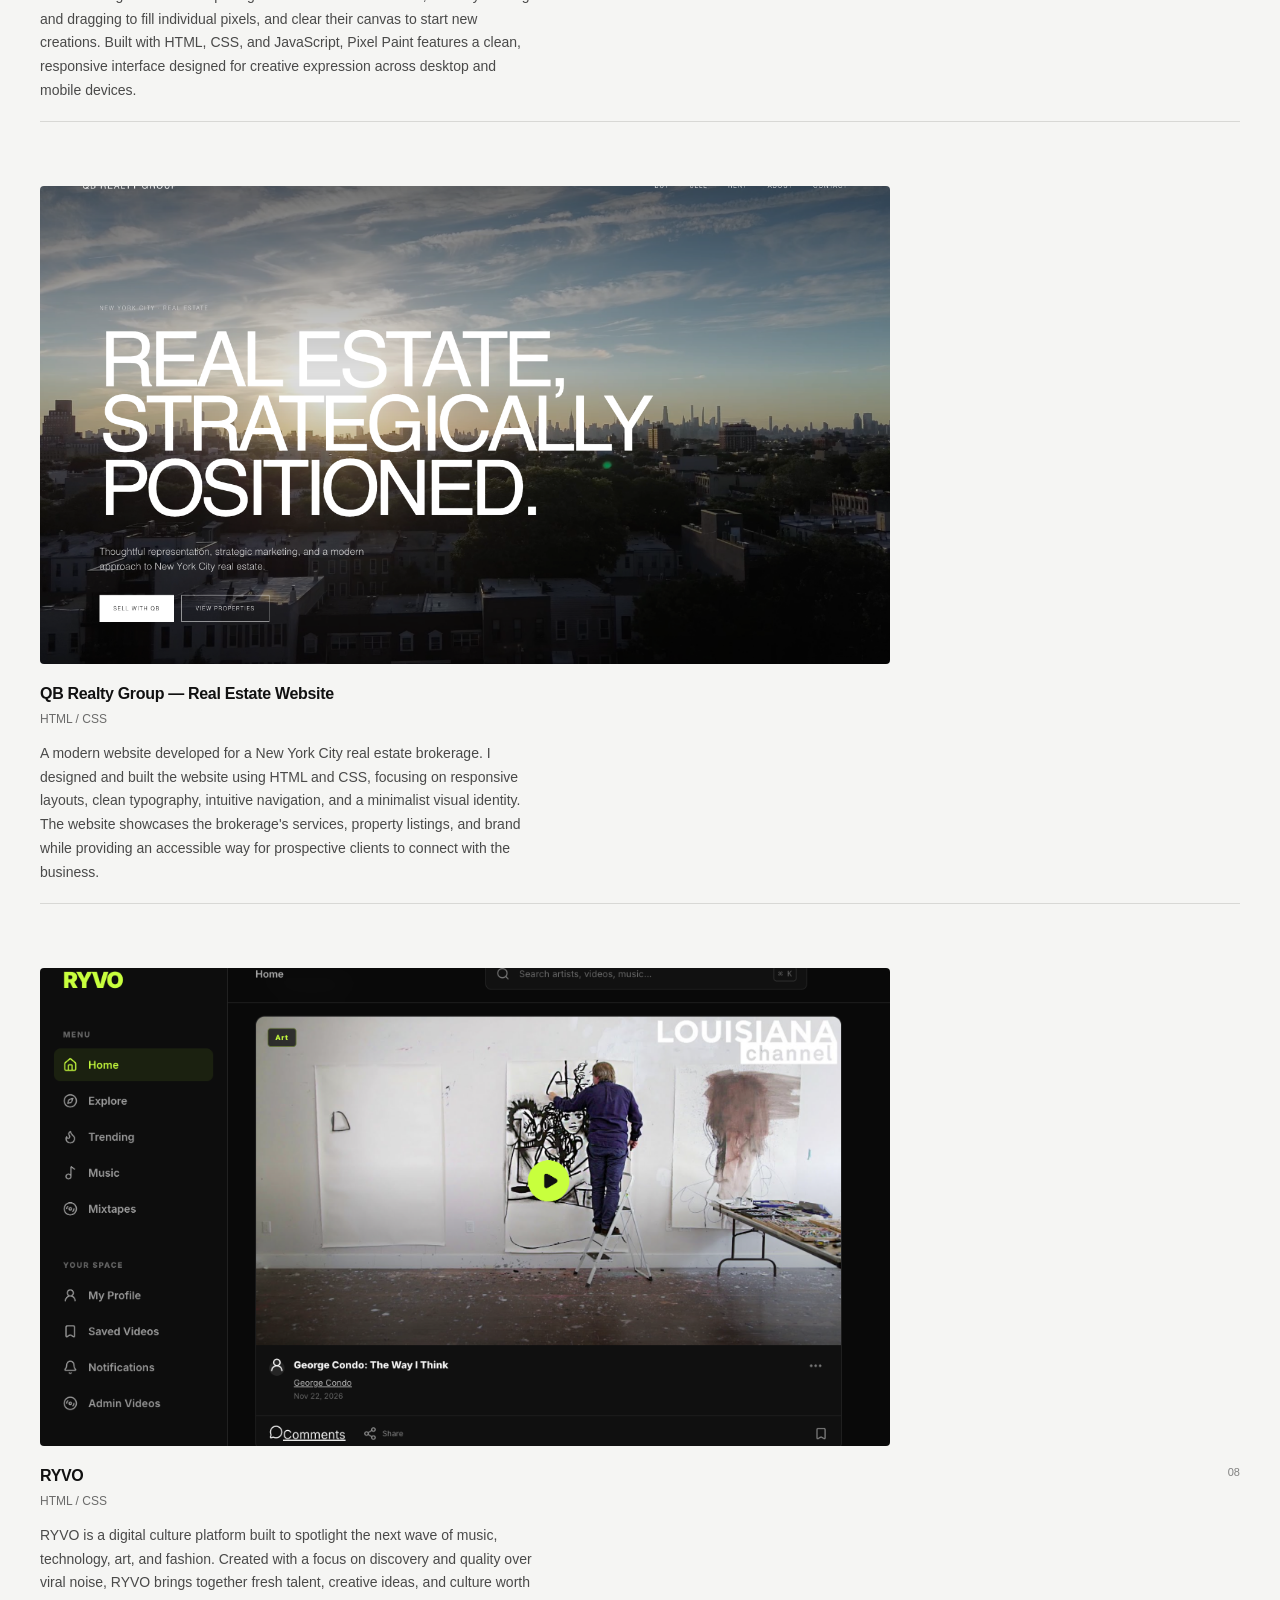
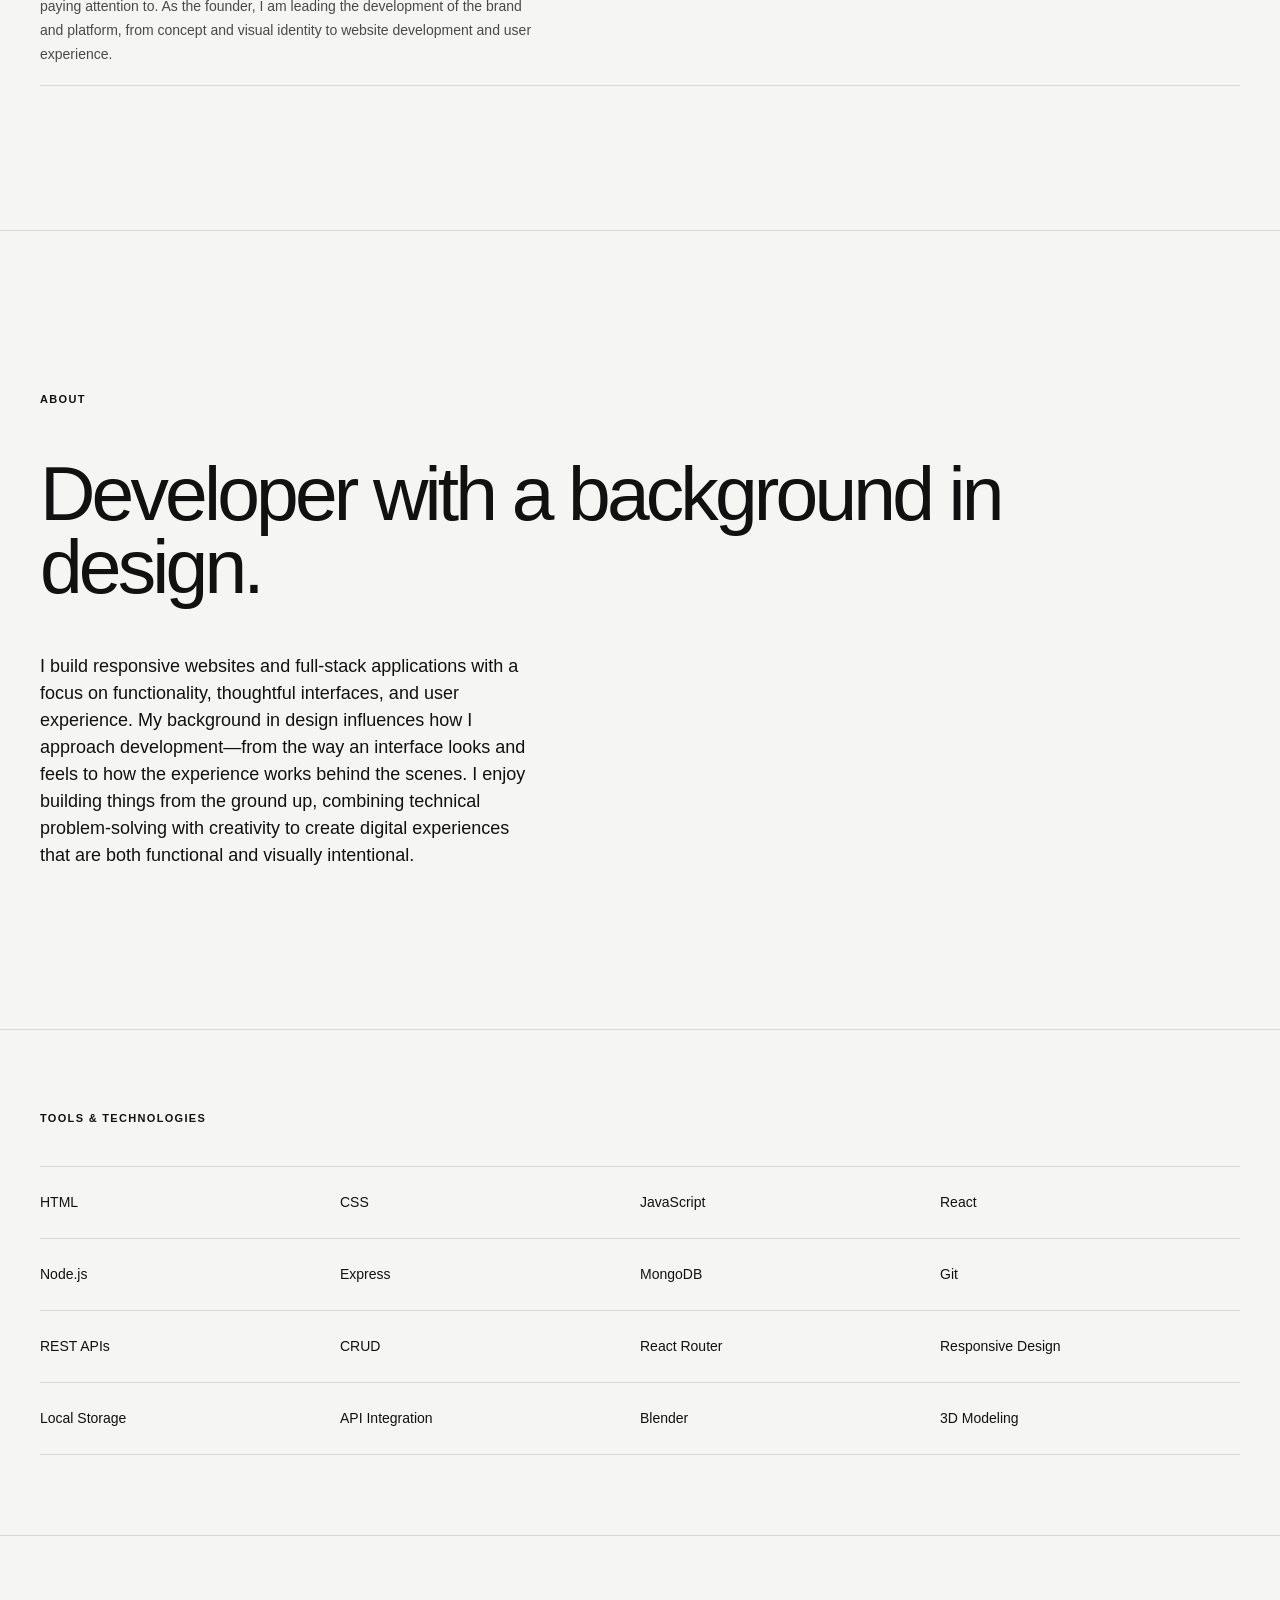
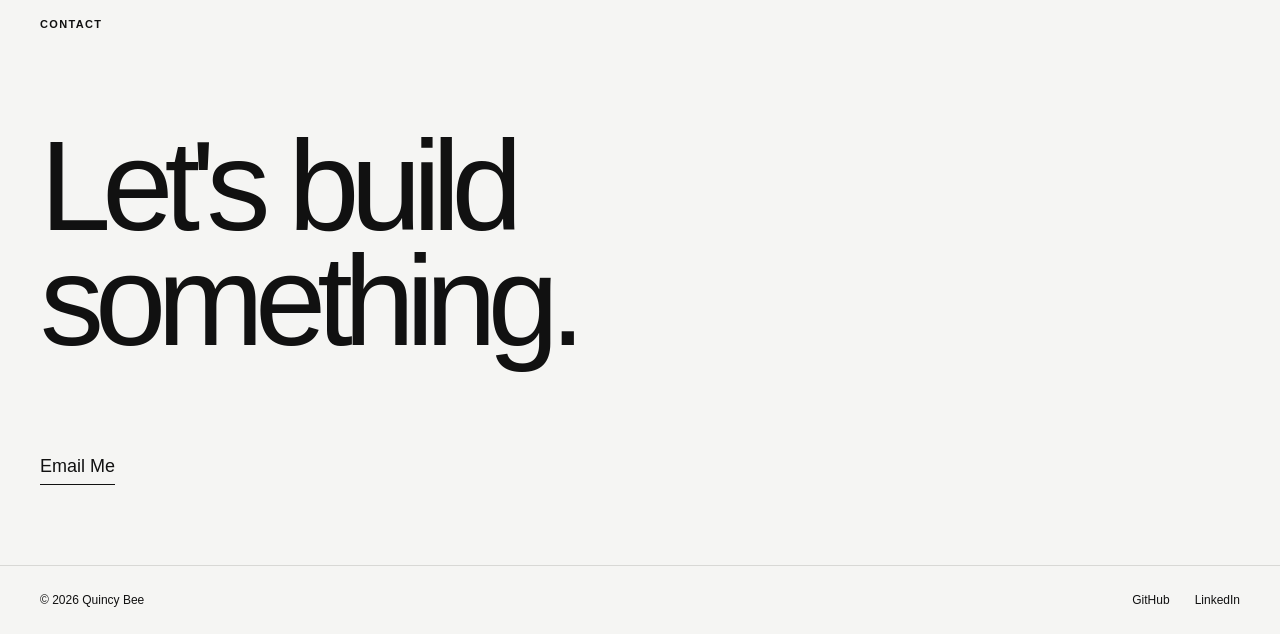
==== commit a5c577d1: "added RYVO" ====
--- a/index.html
+++ b/index.html
@@ -1,4 +1,3 @@
-
 <!DOCTYPE html>
 <html lang="en">
 
@@ -55,7 +54,7 @@
 
             <div class="section-header">
                 <p class="eyebrow">SELECTED WORK</p>
-                <p class="project-count">07 Projects</p>
+                <p class="project-count">08 Projects</p>
             </div>
 
             <div class="project-grid">
@@ -217,14 +216,11 @@
                 </a>
 
                 <!-- Project 7: QB Realty -->
-                <a href="https://www.qbrealtyny.com/index.html"
-                   class="project-card project-wide"
-                   target="_blank"
-                   rel="noopener noreferrer">
-
-                    <div class="project-image">
-                        <img src="./images/qbrealty.png"
-                             alt="QB Realty Group real estate brokerage website">
+                <a href="https://www.qbrealtyny.com/index.html" class="project-card project-wide" target="_blank"
+                    rel="noopener noreferrer">
+
+                    <div class="project-image">
+                        <img src="./images/qbrealty.png" alt="QB Realty Group real estate brokerage website">
                     </div>
 
                     <div class="project-info">
@@ -245,10 +241,38 @@
                             </div>
                         </div>
 
-                        <span>07</span>
-                    </div>
-                </a>
-
+
+                    </div>
+                    <!-- Project 8: RYVO -->
+                    <a href="https://ryvo-b7qx.vercel.app/" class="project-card project-wide" target="_blank"
+                        rel="noopener noreferrer">
+
+                        <div class="project-image">
+                            <img src="./images/RYVO.png"
+                                alt="RYVO is an emerging digital culture platform built to spotlight the next wave of music, technology, art, and fashion.">
+                        </div>
+
+                        <div class="project-info">
+                            <div>
+                                <h2>RYVO</h2>
+                                <p>HTML / CSS</p>
+
+                                <div class="project-details">
+                                    <p>
+                                        RYVO is a digital culture platform built to spotlight the next wave of
+                                        music, technology, art, and fashion.
+
+                                        Created with a focus on discovery and quality over viral noise, RYVO brings
+                                        together fresh talent, creative ideas, and culture worth paying attention to.
+
+                                        As the founder, I am leading the development of the brand and platform, from
+                                        concept and visual identity to website development and user experience.
+                                    </p>
+                                </div>
+                            </div>
+                            <span>08</span>
+                        </div>
+                    </a>
             </div>
         </section>
 
@@ -340,4 +364,4 @@
 
 </body>
 
-</html>
+</html>
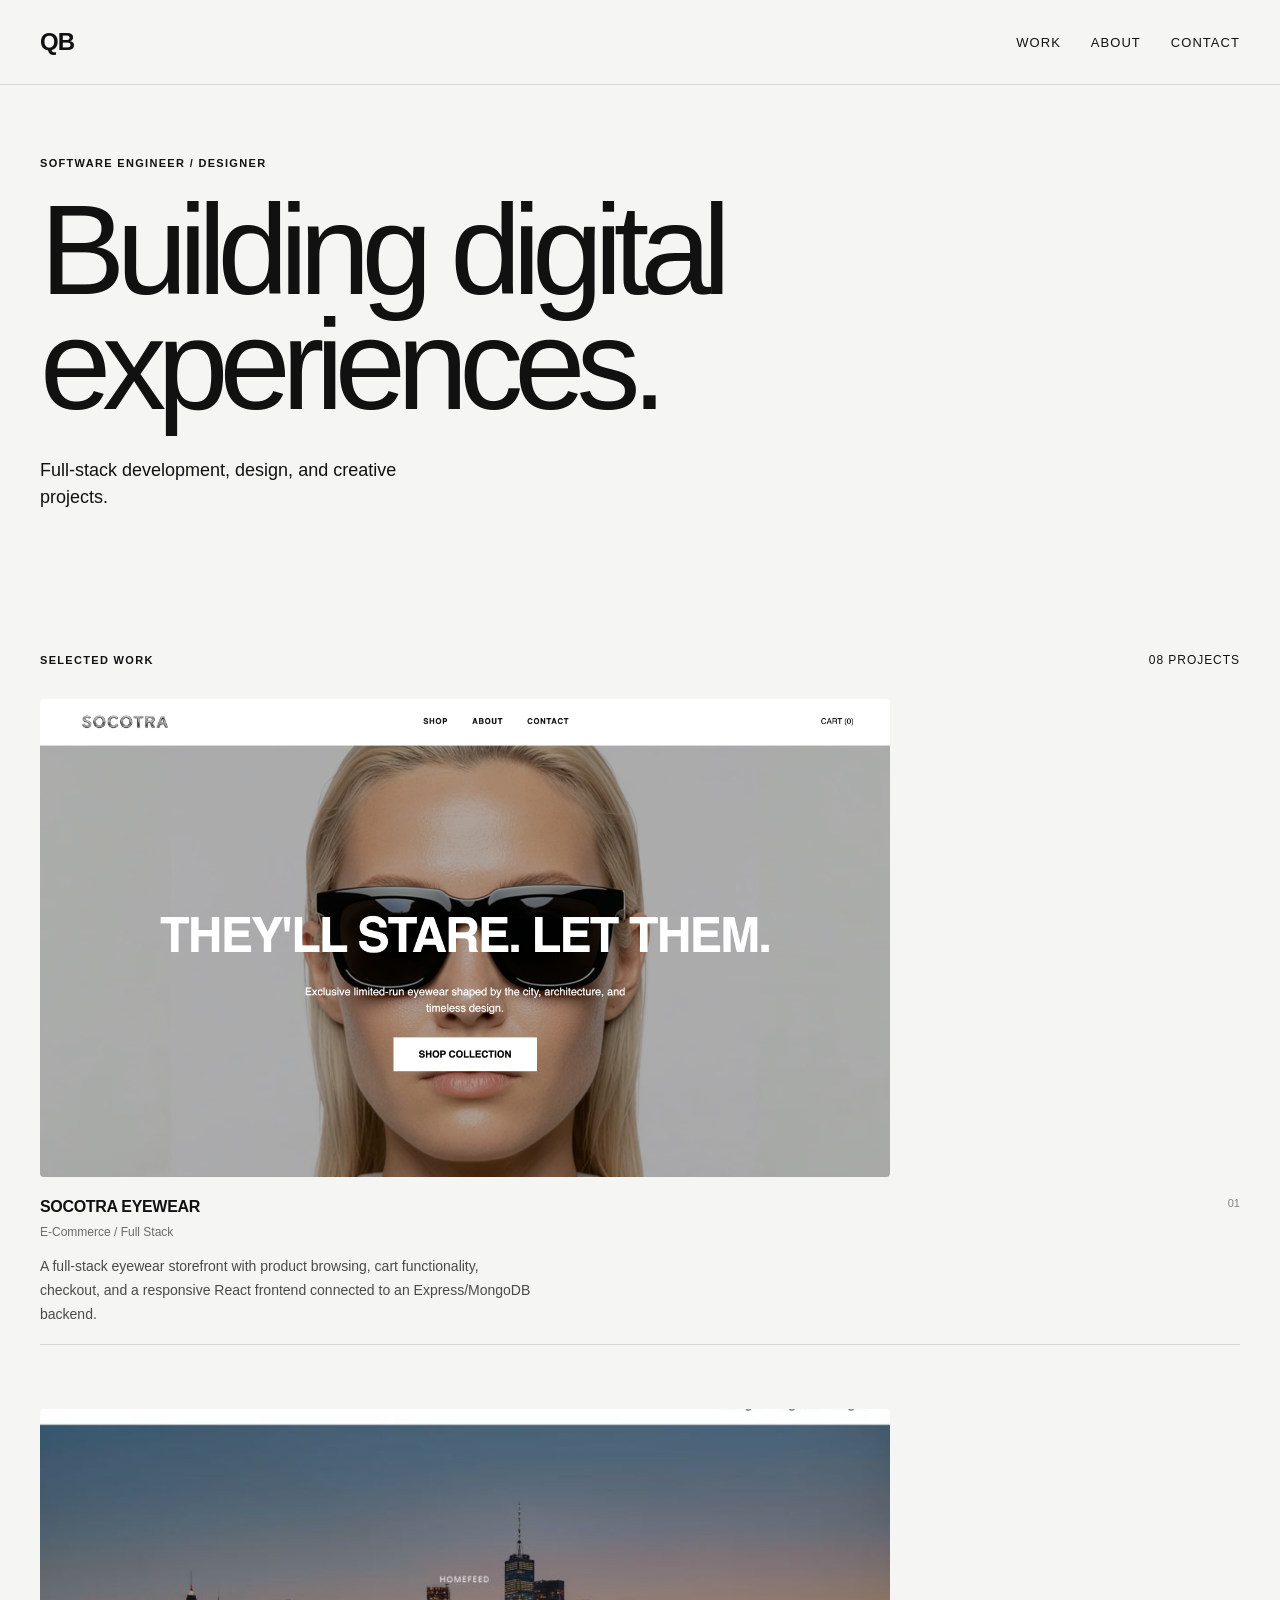
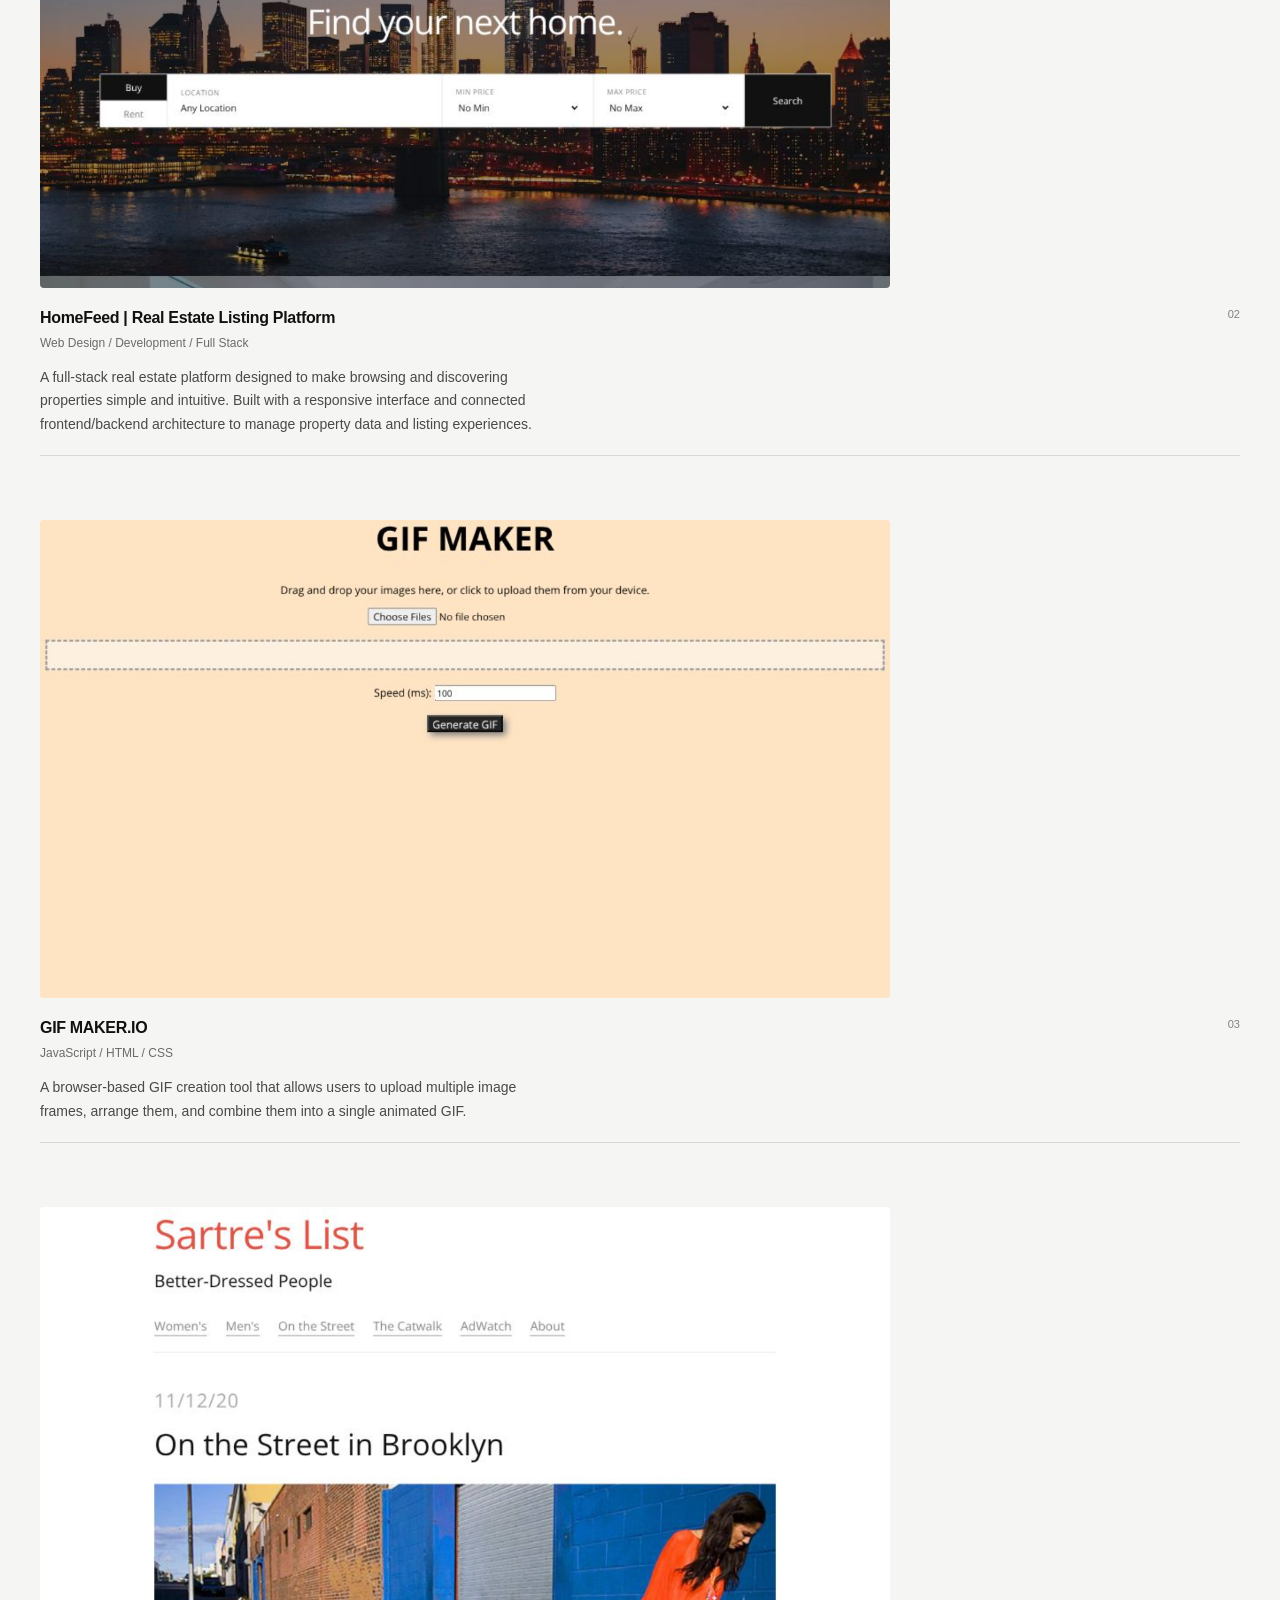
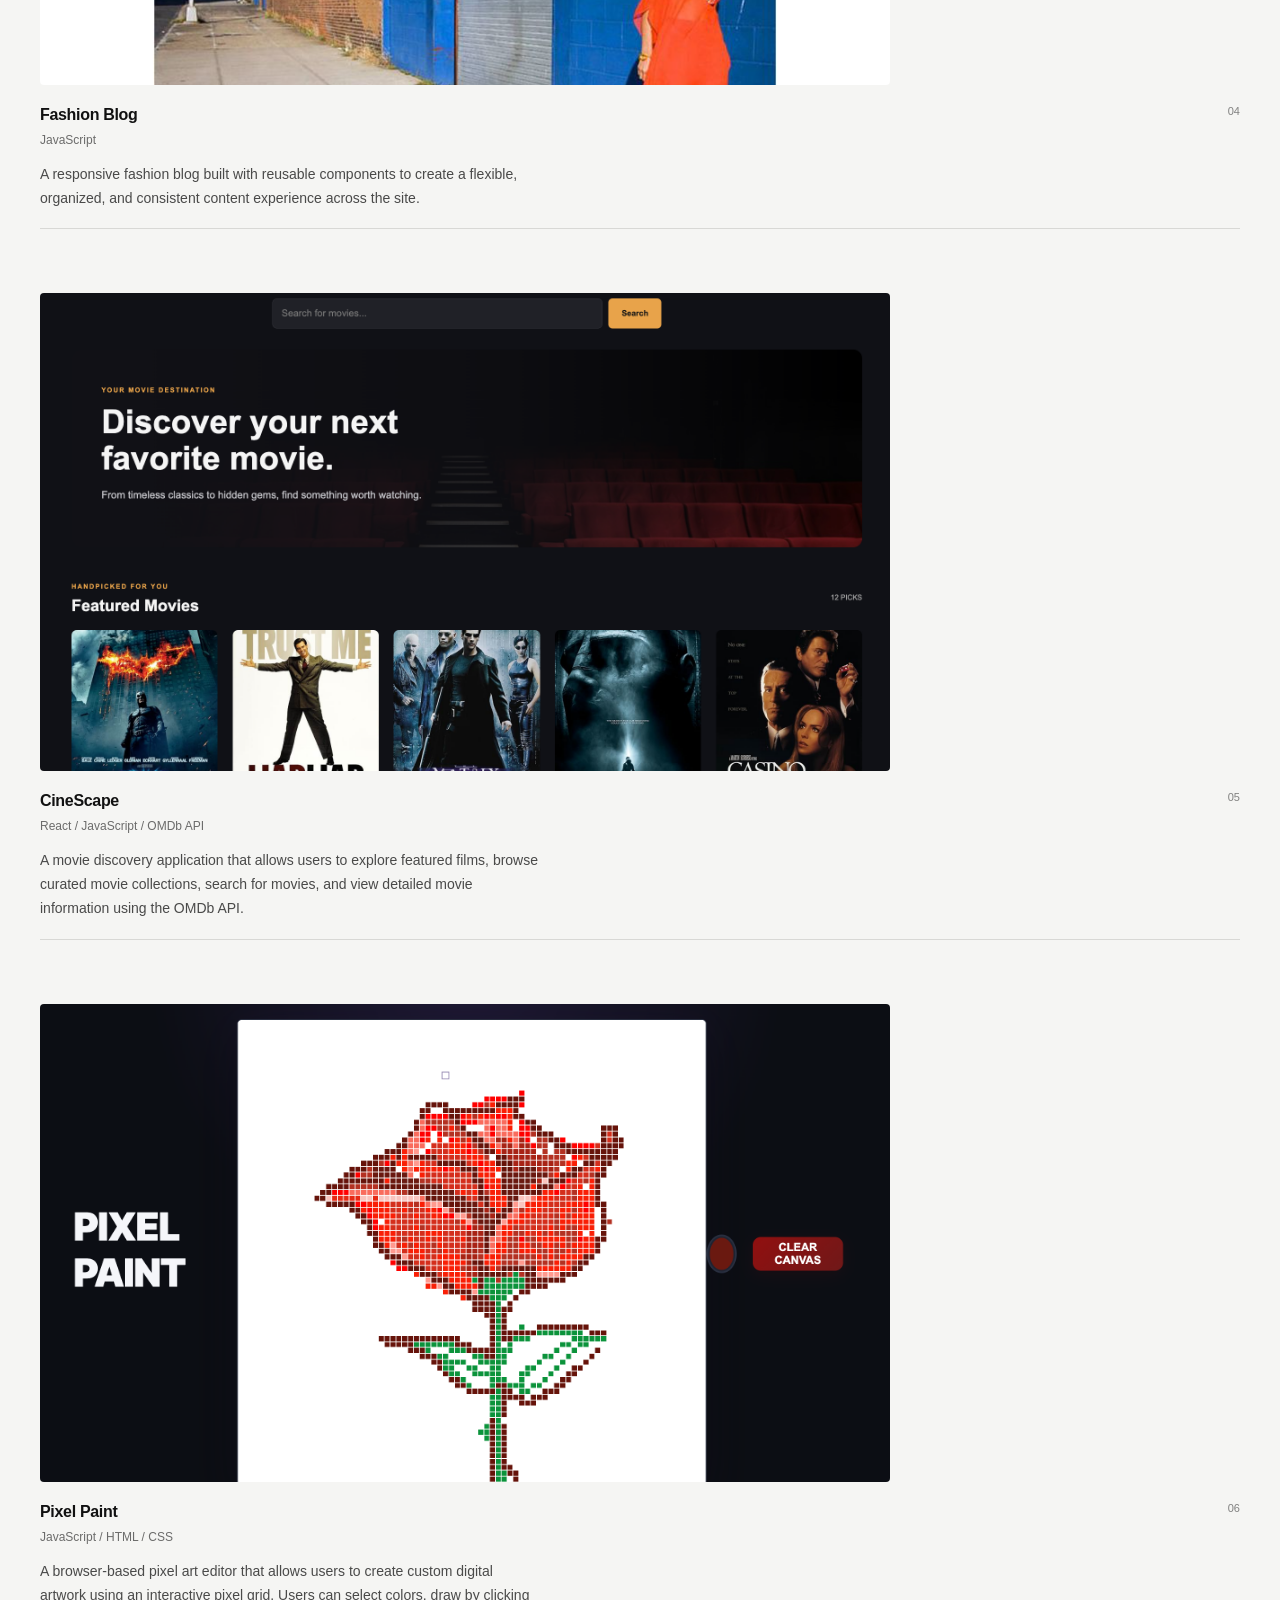
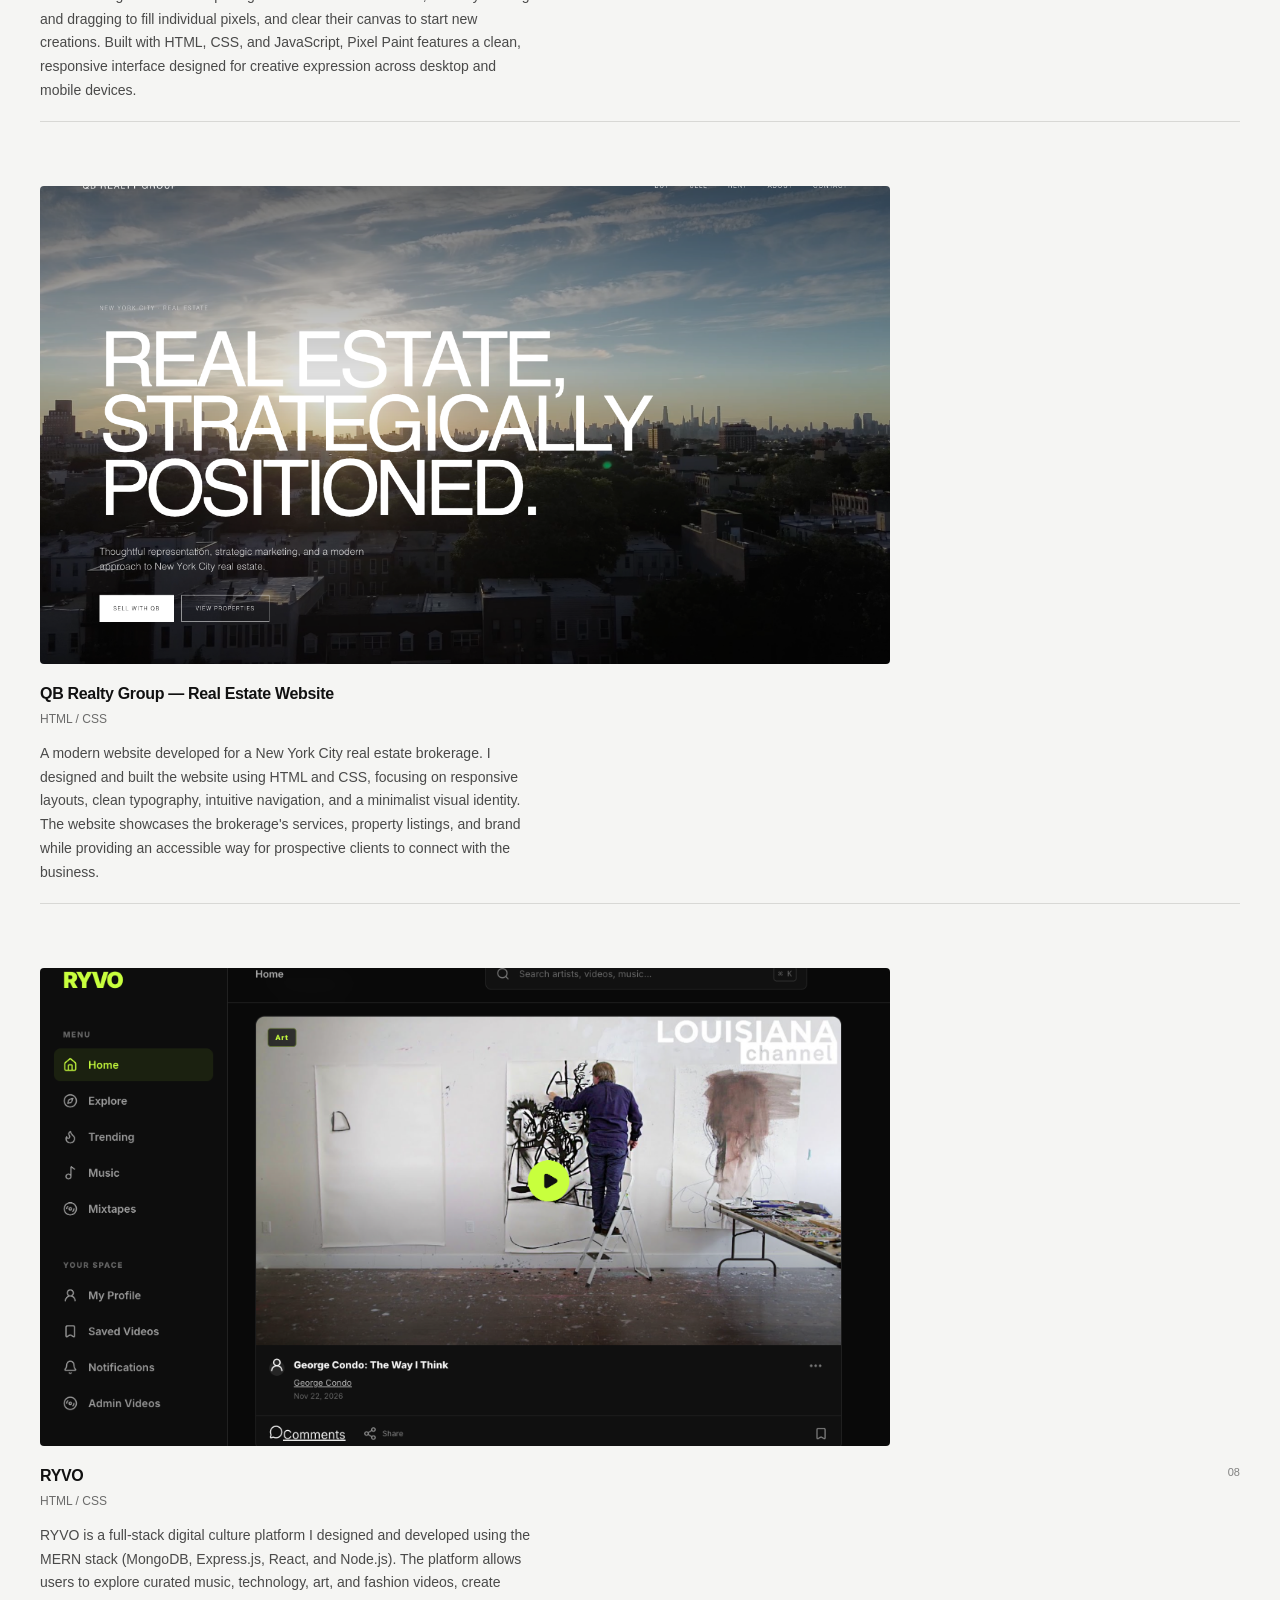
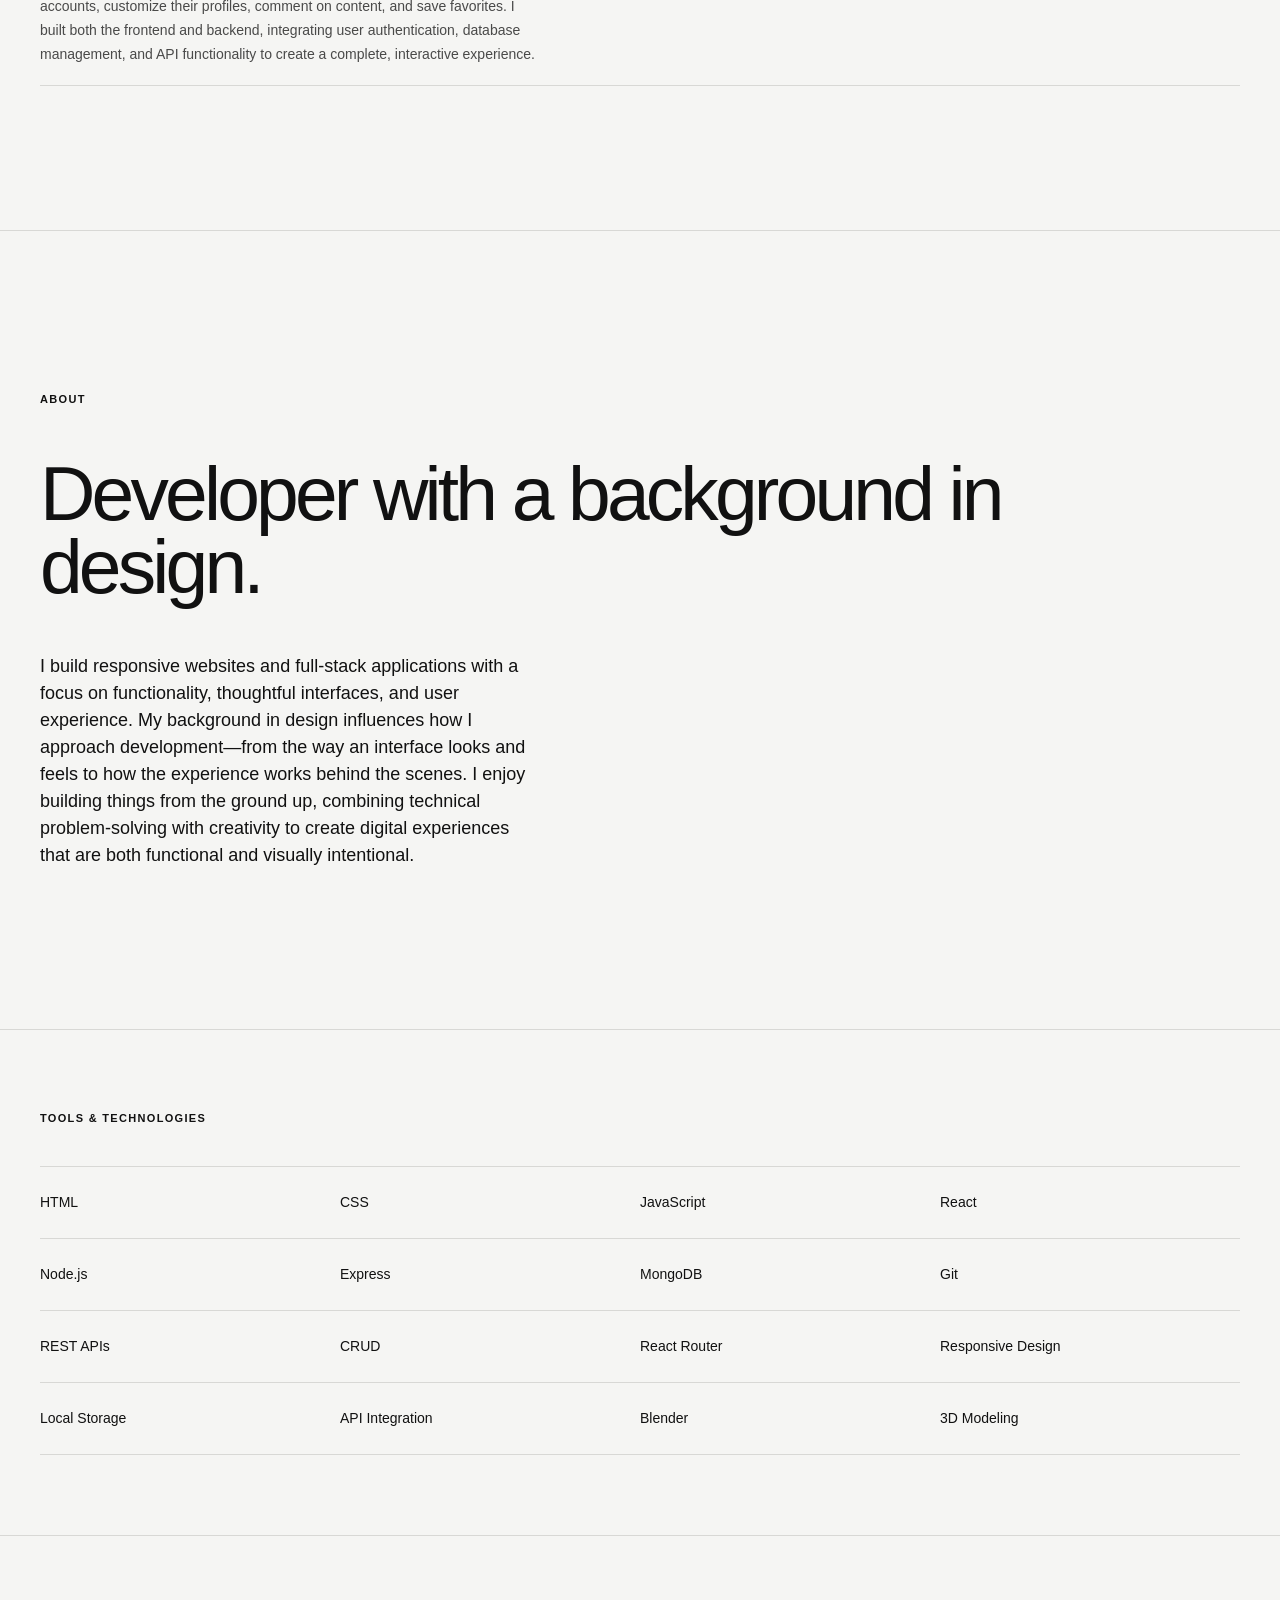
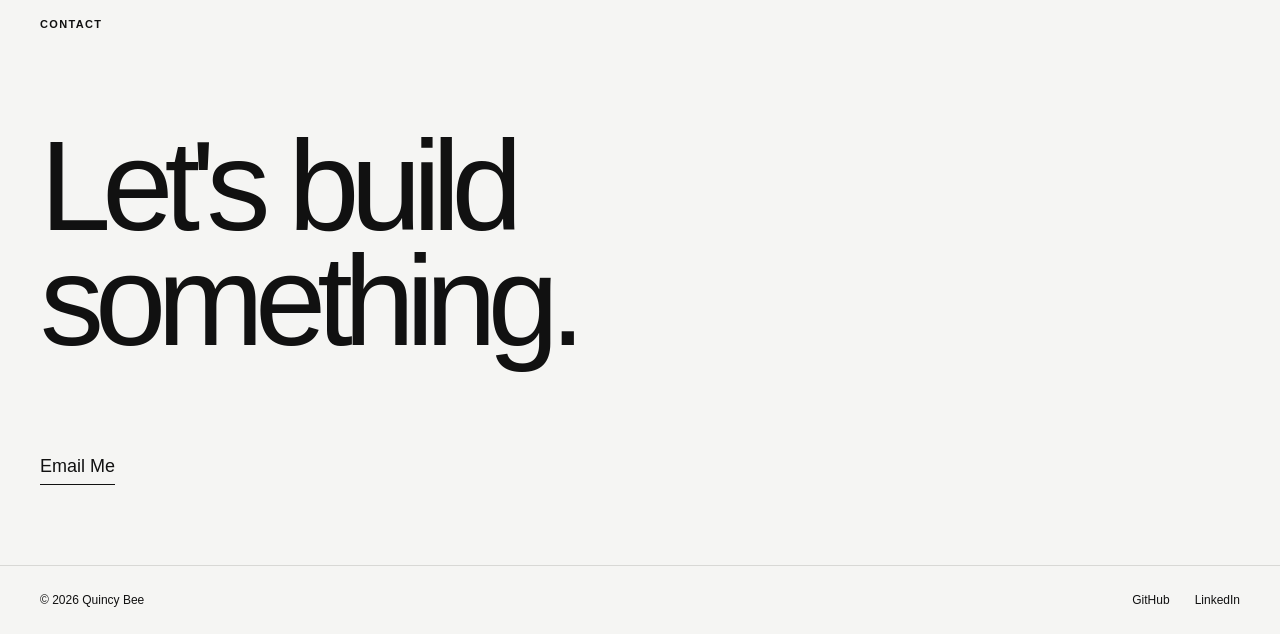
==== commit be5f984c: "update RYVO description" ====
--- a/index.html
+++ b/index.html
@@ -259,14 +259,12 @@
 
                                 <div class="project-details">
                                     <p>
-                                        RYVO is a digital culture platform built to spotlight the next wave of
-                                        music, technology, art, and fashion.
-
-                                        Created with a focus on discovery and quality over viral noise, RYVO brings
-                                        together fresh talent, creative ideas, and culture worth paying attention to.
-
-                                        As the founder, I am leading the development of the brand and platform, from
-                                        concept and visual identity to website development and user experience.
+                                        RYVO is a full-stack digital culture platform I designed and developed using the
+                                        MERN stack (MongoDB, Express.js, React, and Node.js). The platform allows users
+                                        to explore curated music, technology, art, and fashion videos, create accounts,
+                                        customize their profiles, comment on content, and save favorites. I built both
+                                        the frontend and backend, integrating user authentication, database management,
+                                        and API functionality to create a complete, interactive experience.
                                     </p>
                                 </div>
                             </div>
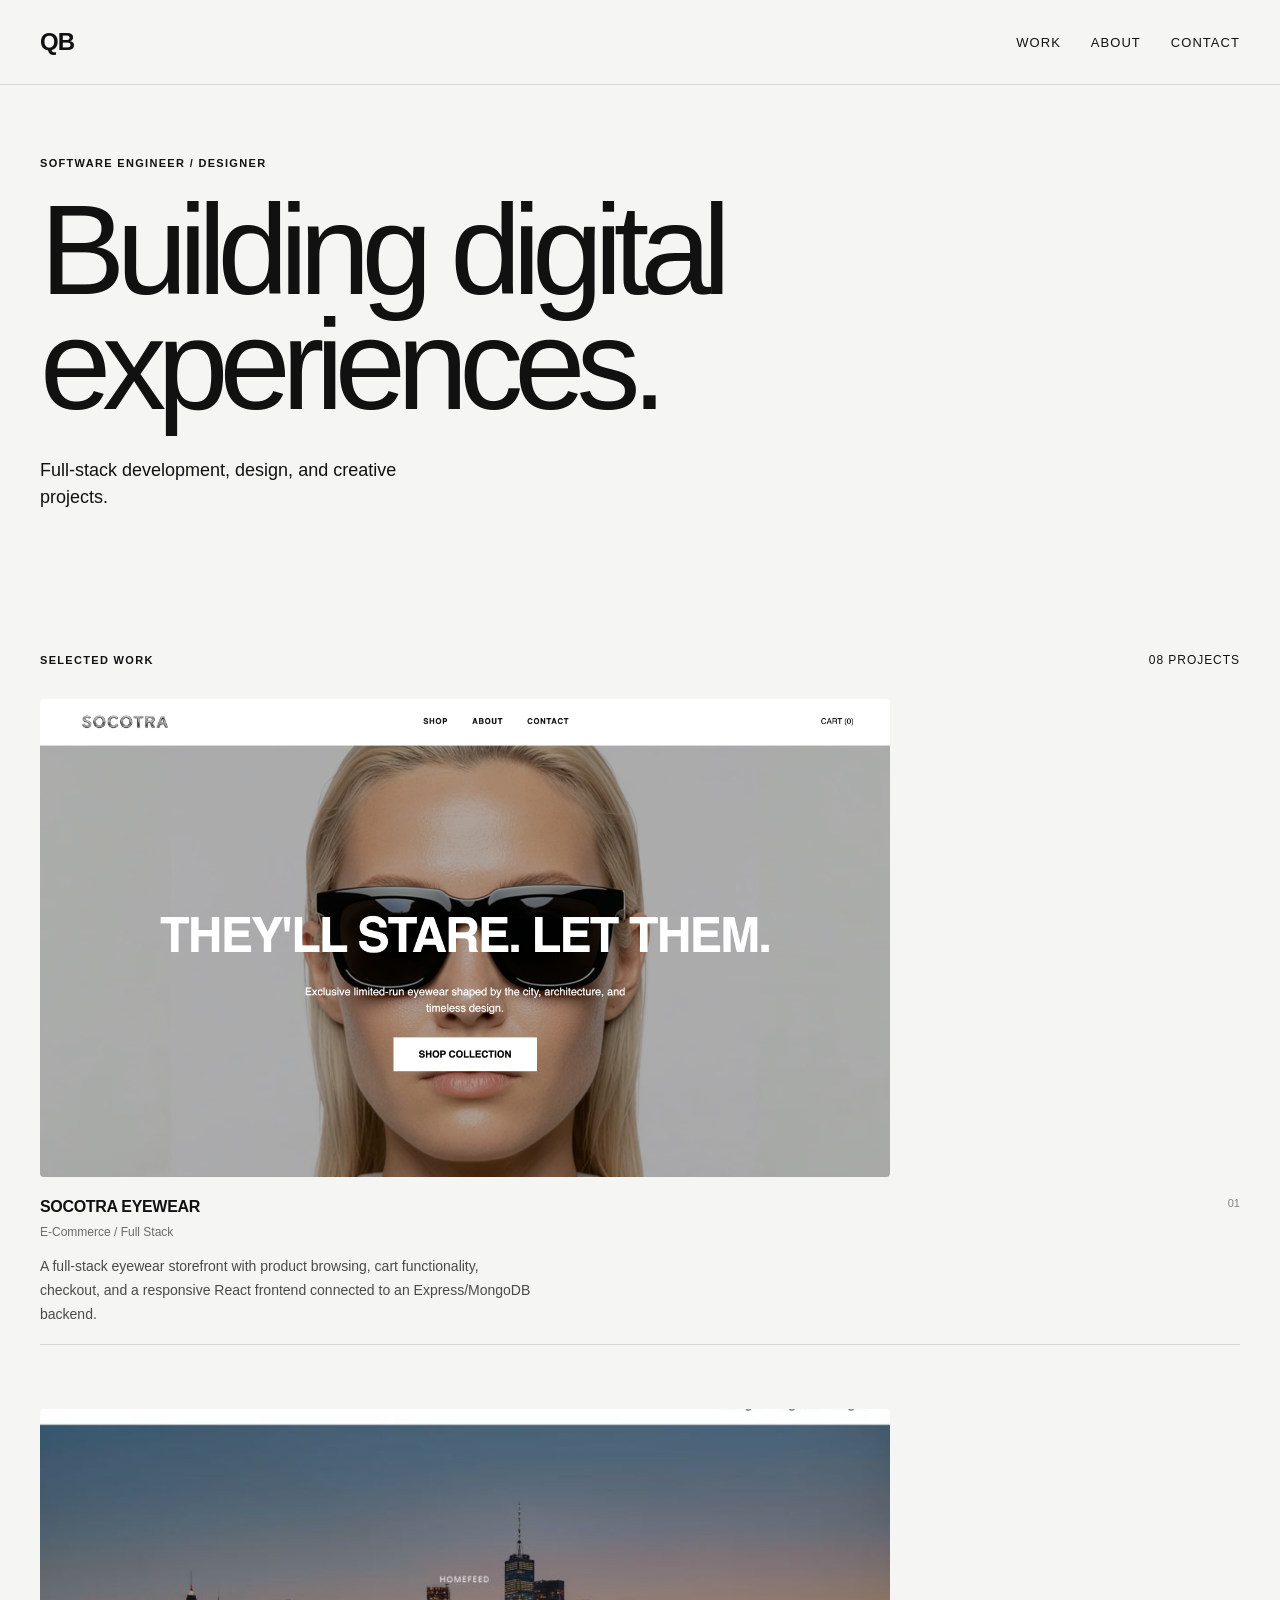
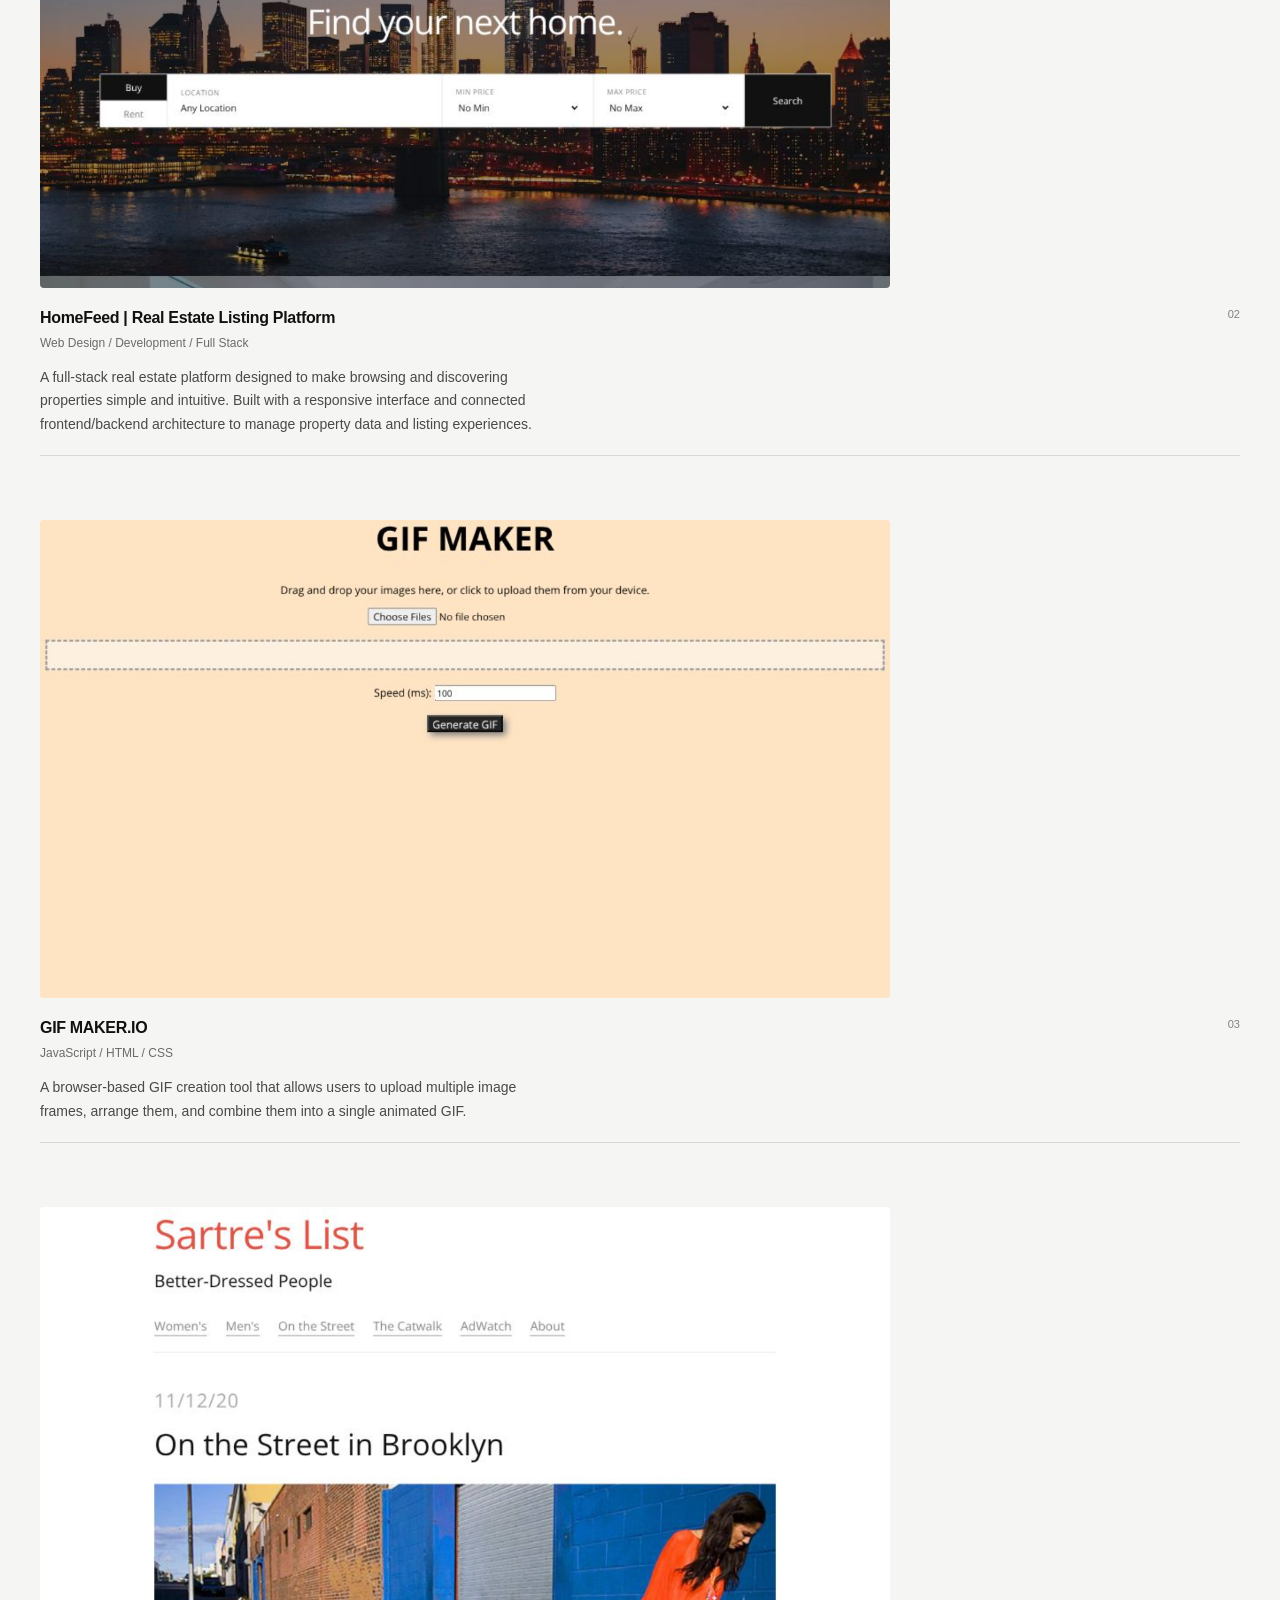
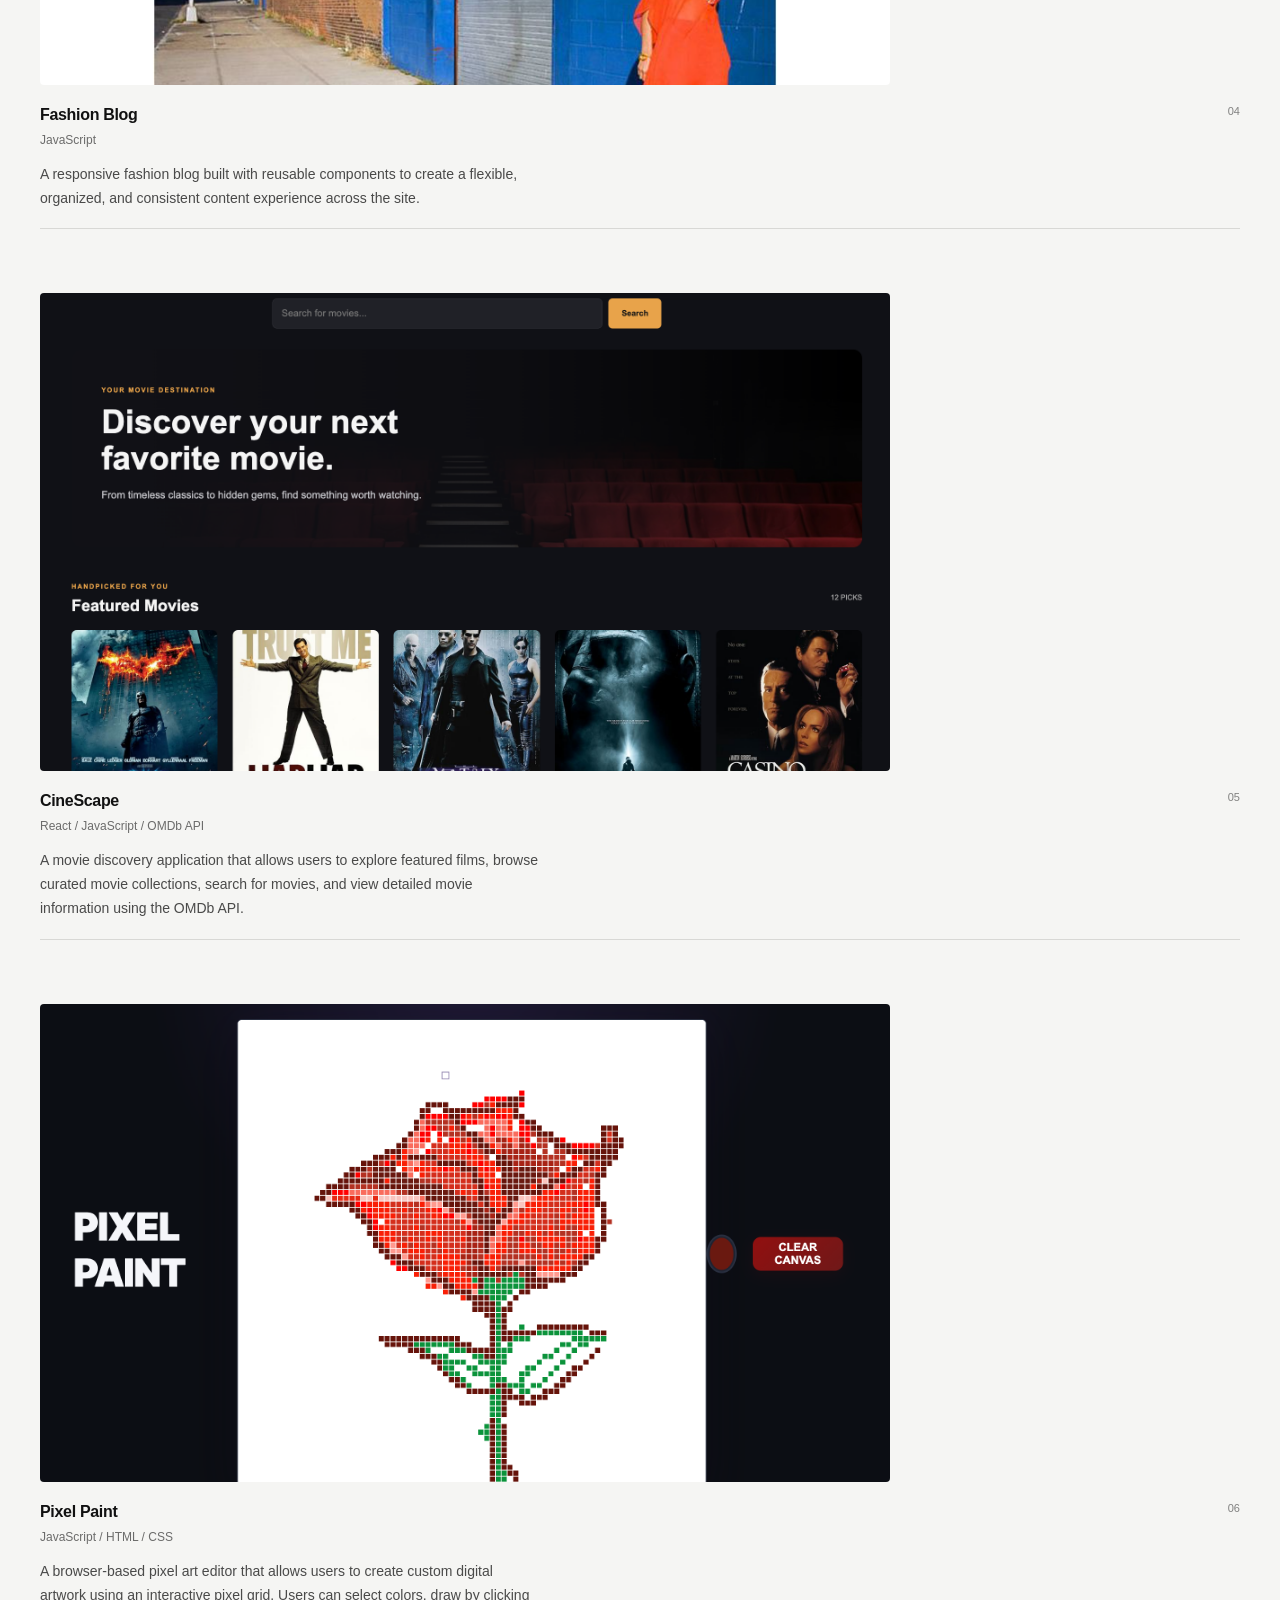
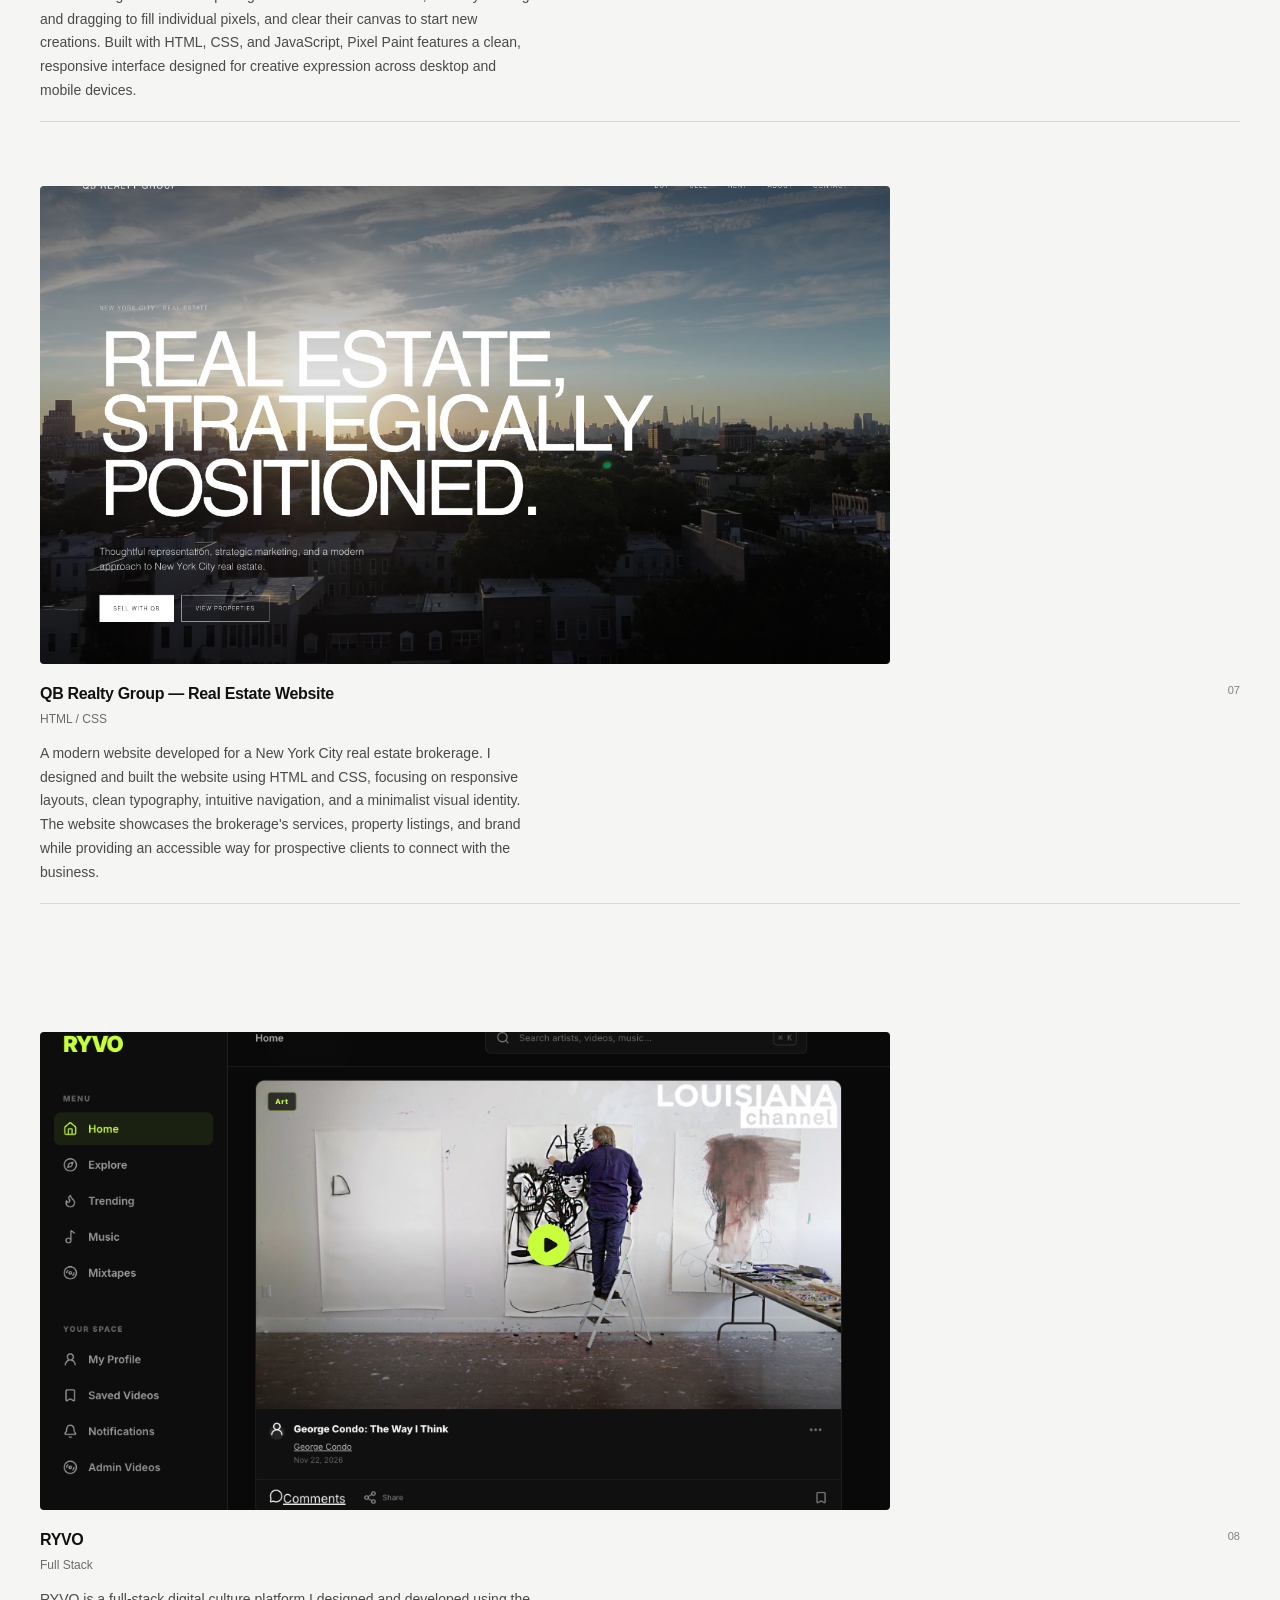
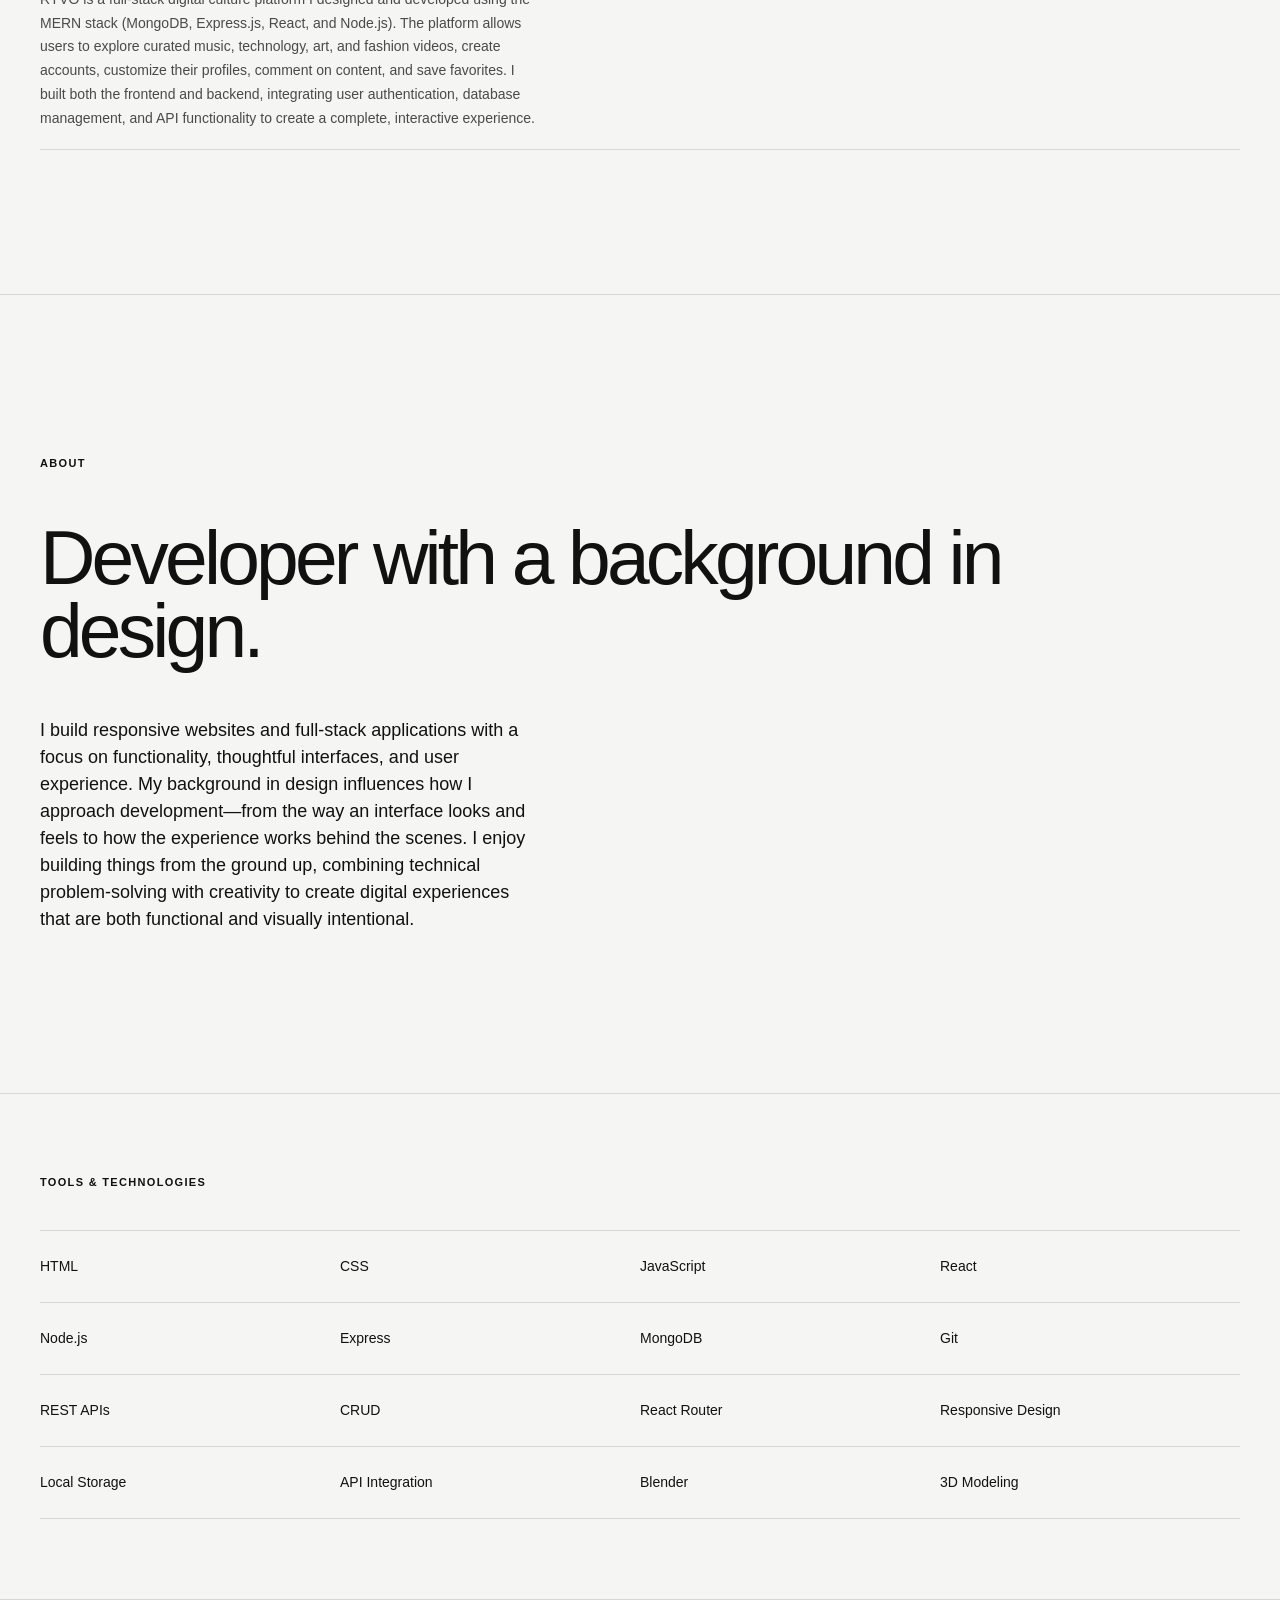
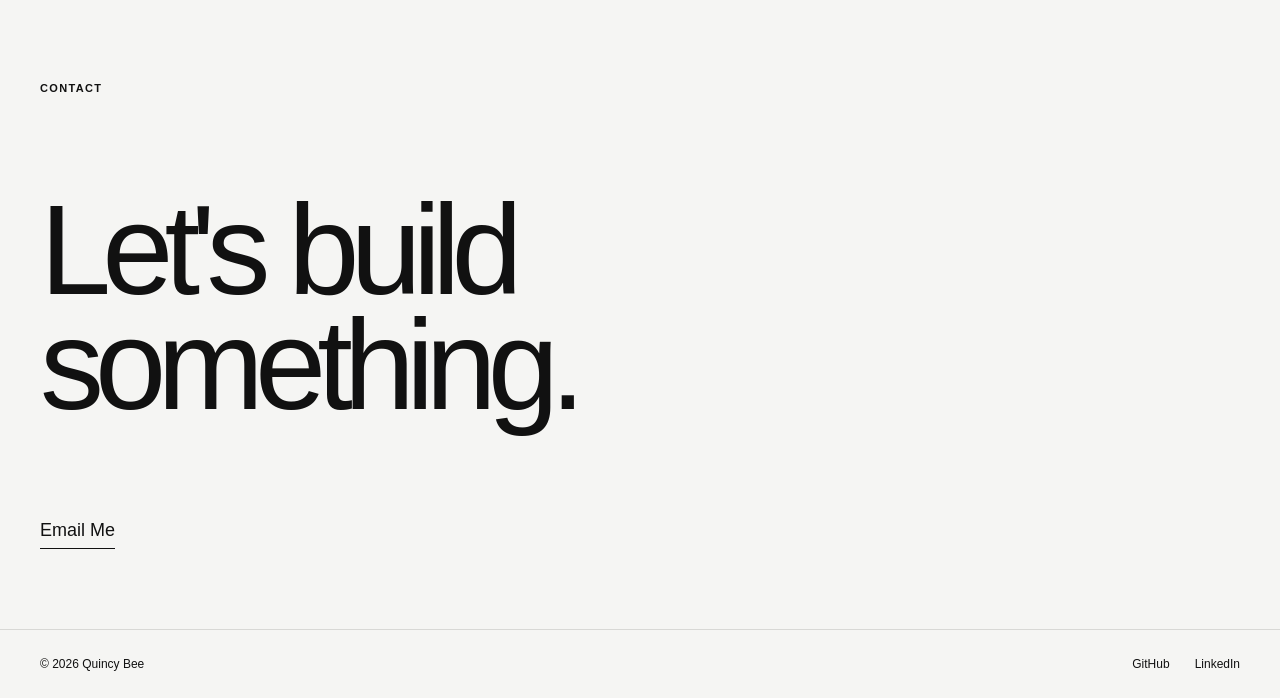
==== commit 17a89162: "added closing tag" ====
--- a/index.html
+++ b/index.html
@@ -224,7 +224,7 @@
                     </div>
 
                     <div class="project-info">
-                        <div>
+                    <div>
                             <h2>QB Realty Group — Real Estate Website</h2>
                             <p>HTML / CSS</p>
 
@@ -239,7 +239,10 @@
                                     prospective clients to connect with the business.
                                 </p>
                             </div>
-                        </div>
+                            </div>
+                            <span>07</span>
+                        </div>
+                    
 
 
                     </div>
@@ -255,7 +258,7 @@
                         <div class="project-info">
                             <div>
                                 <h2>RYVO</h2>
-                                <p>HTML / CSS</p>
+                                <p>Full Stack</p>
 
                                 <div class="project-details">
                                     <p>
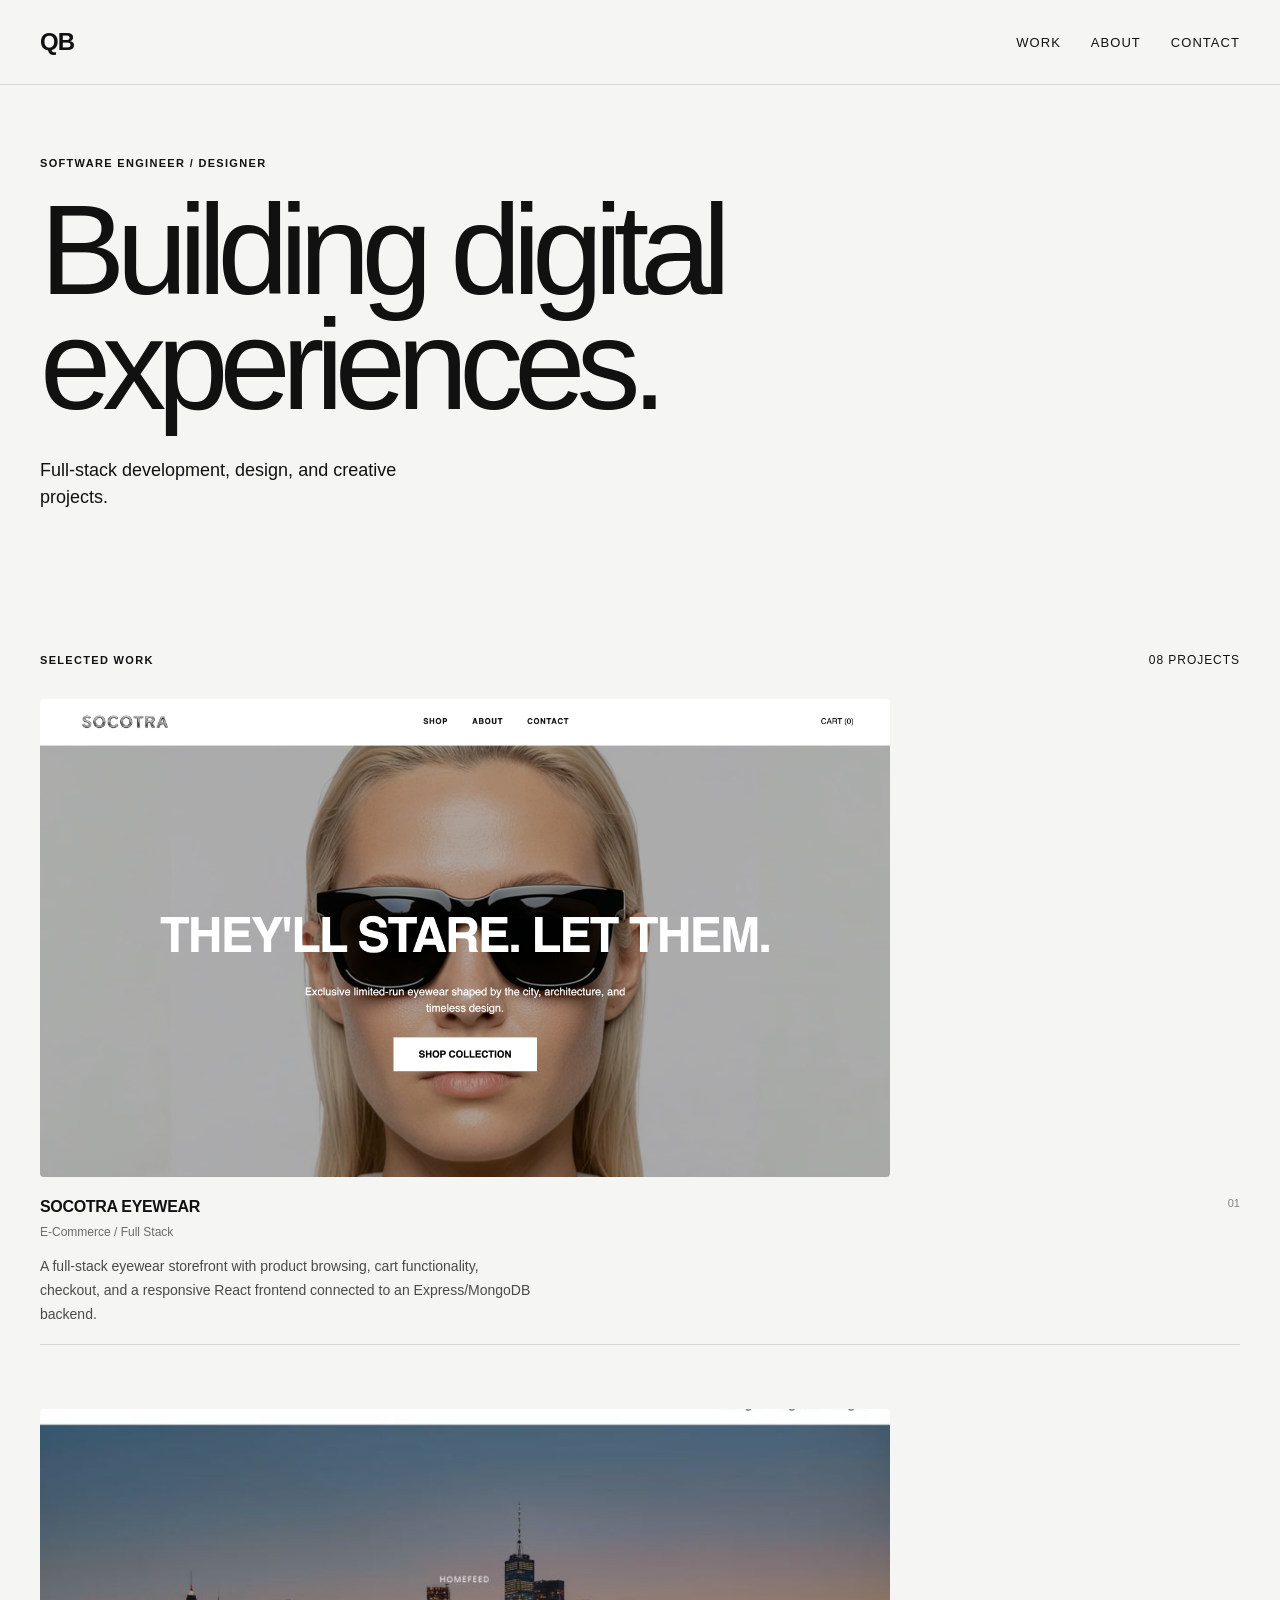
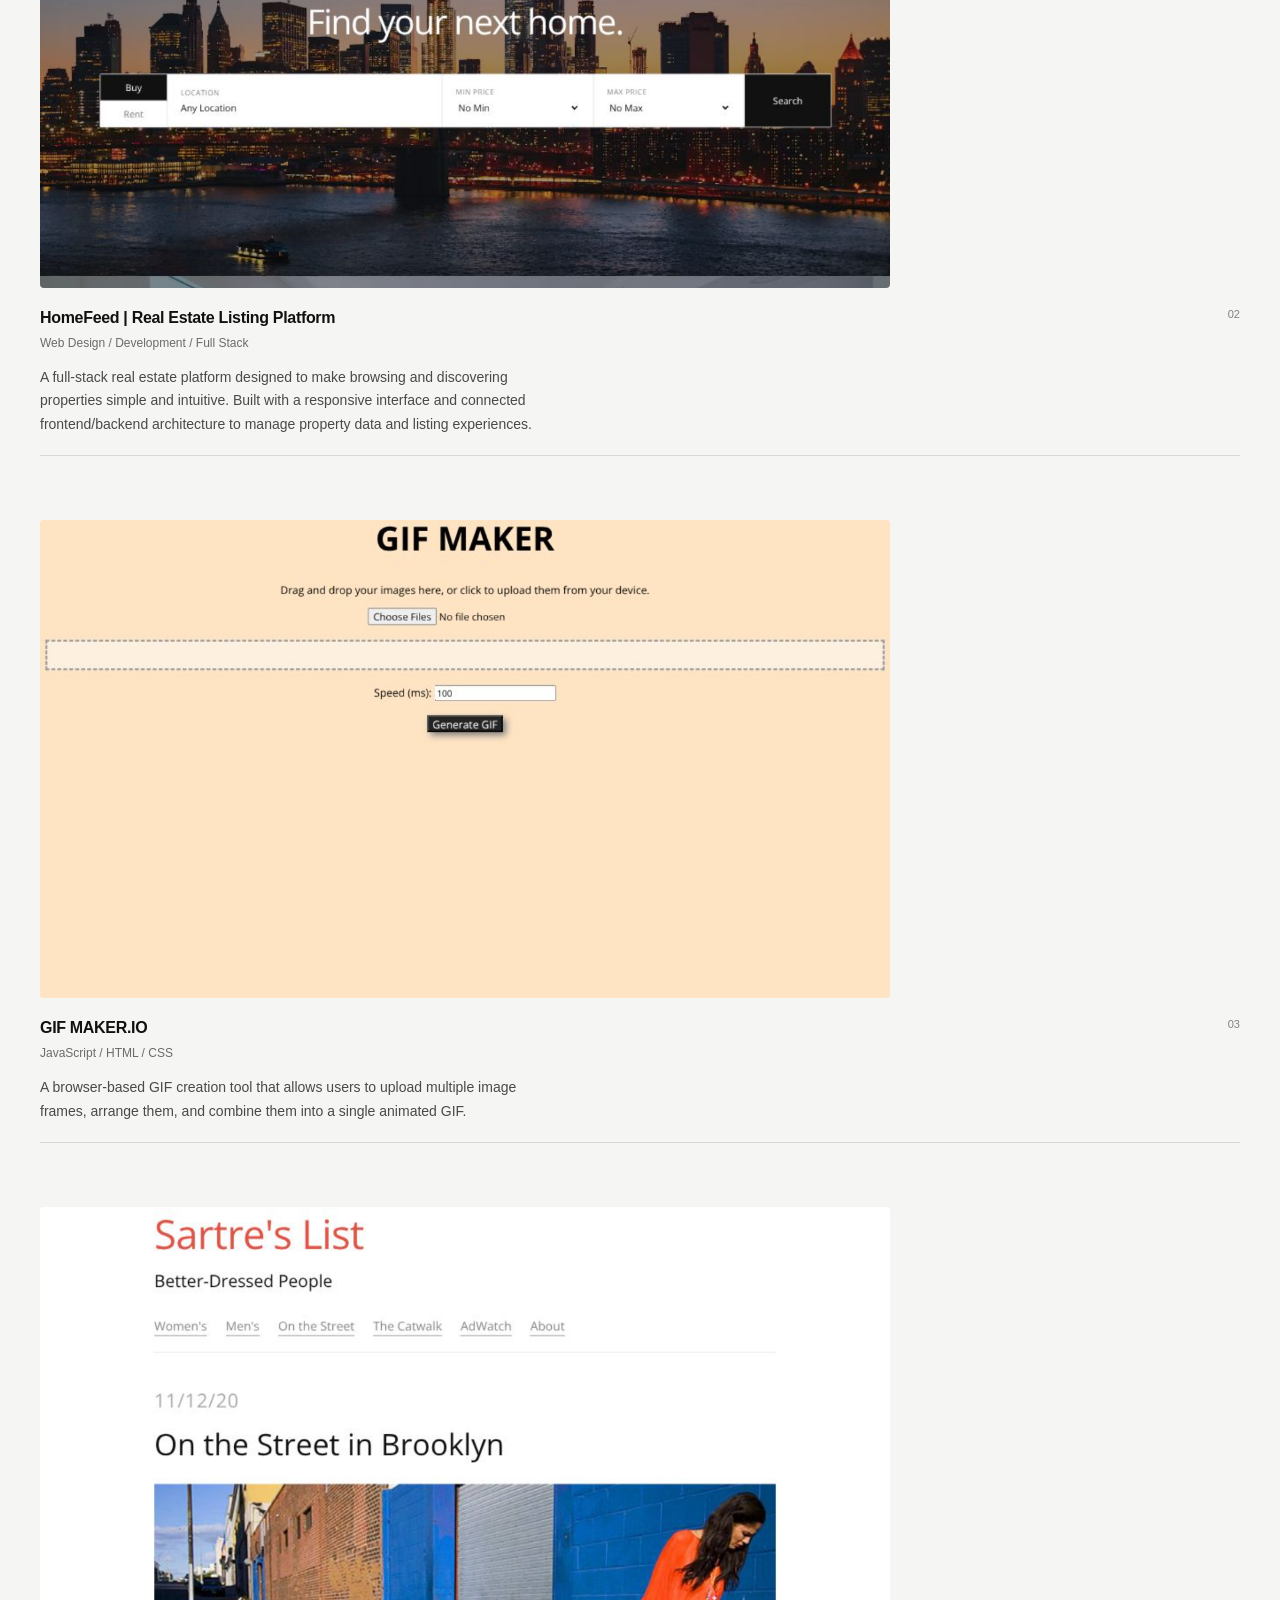
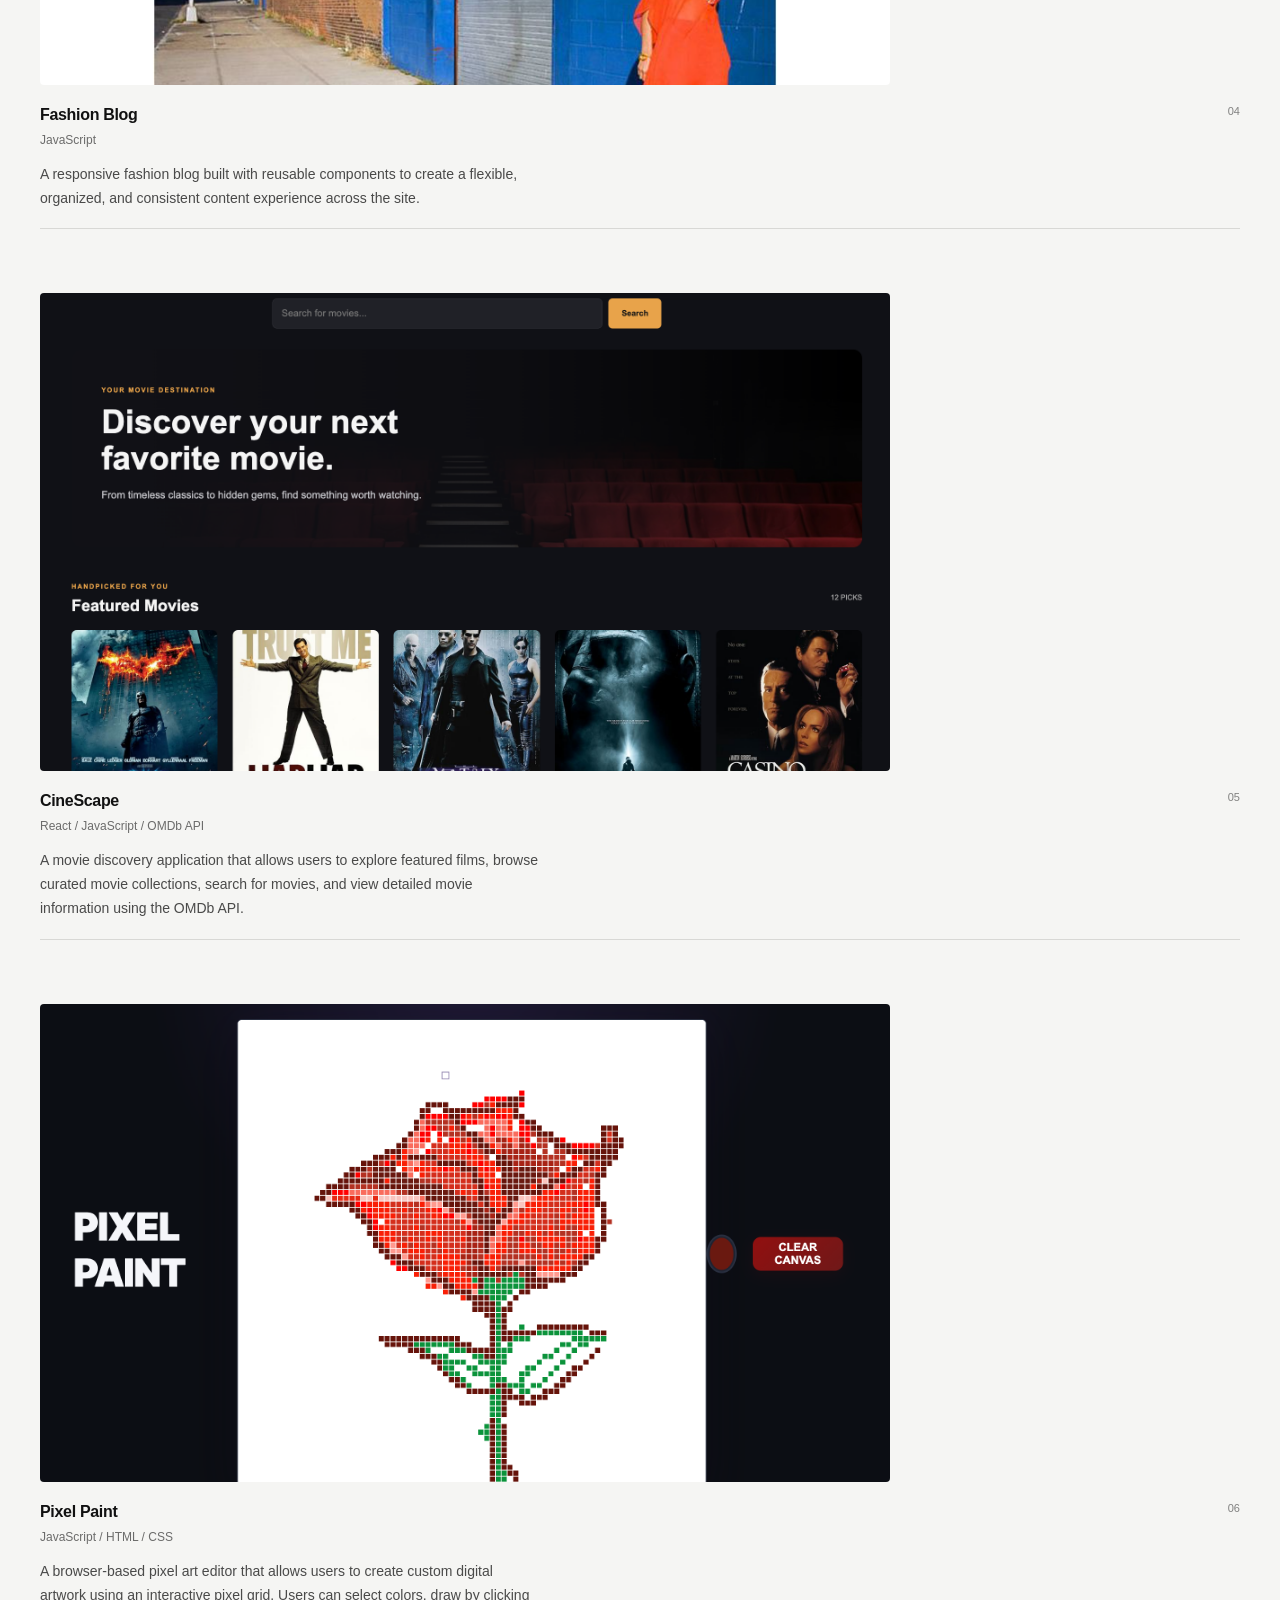
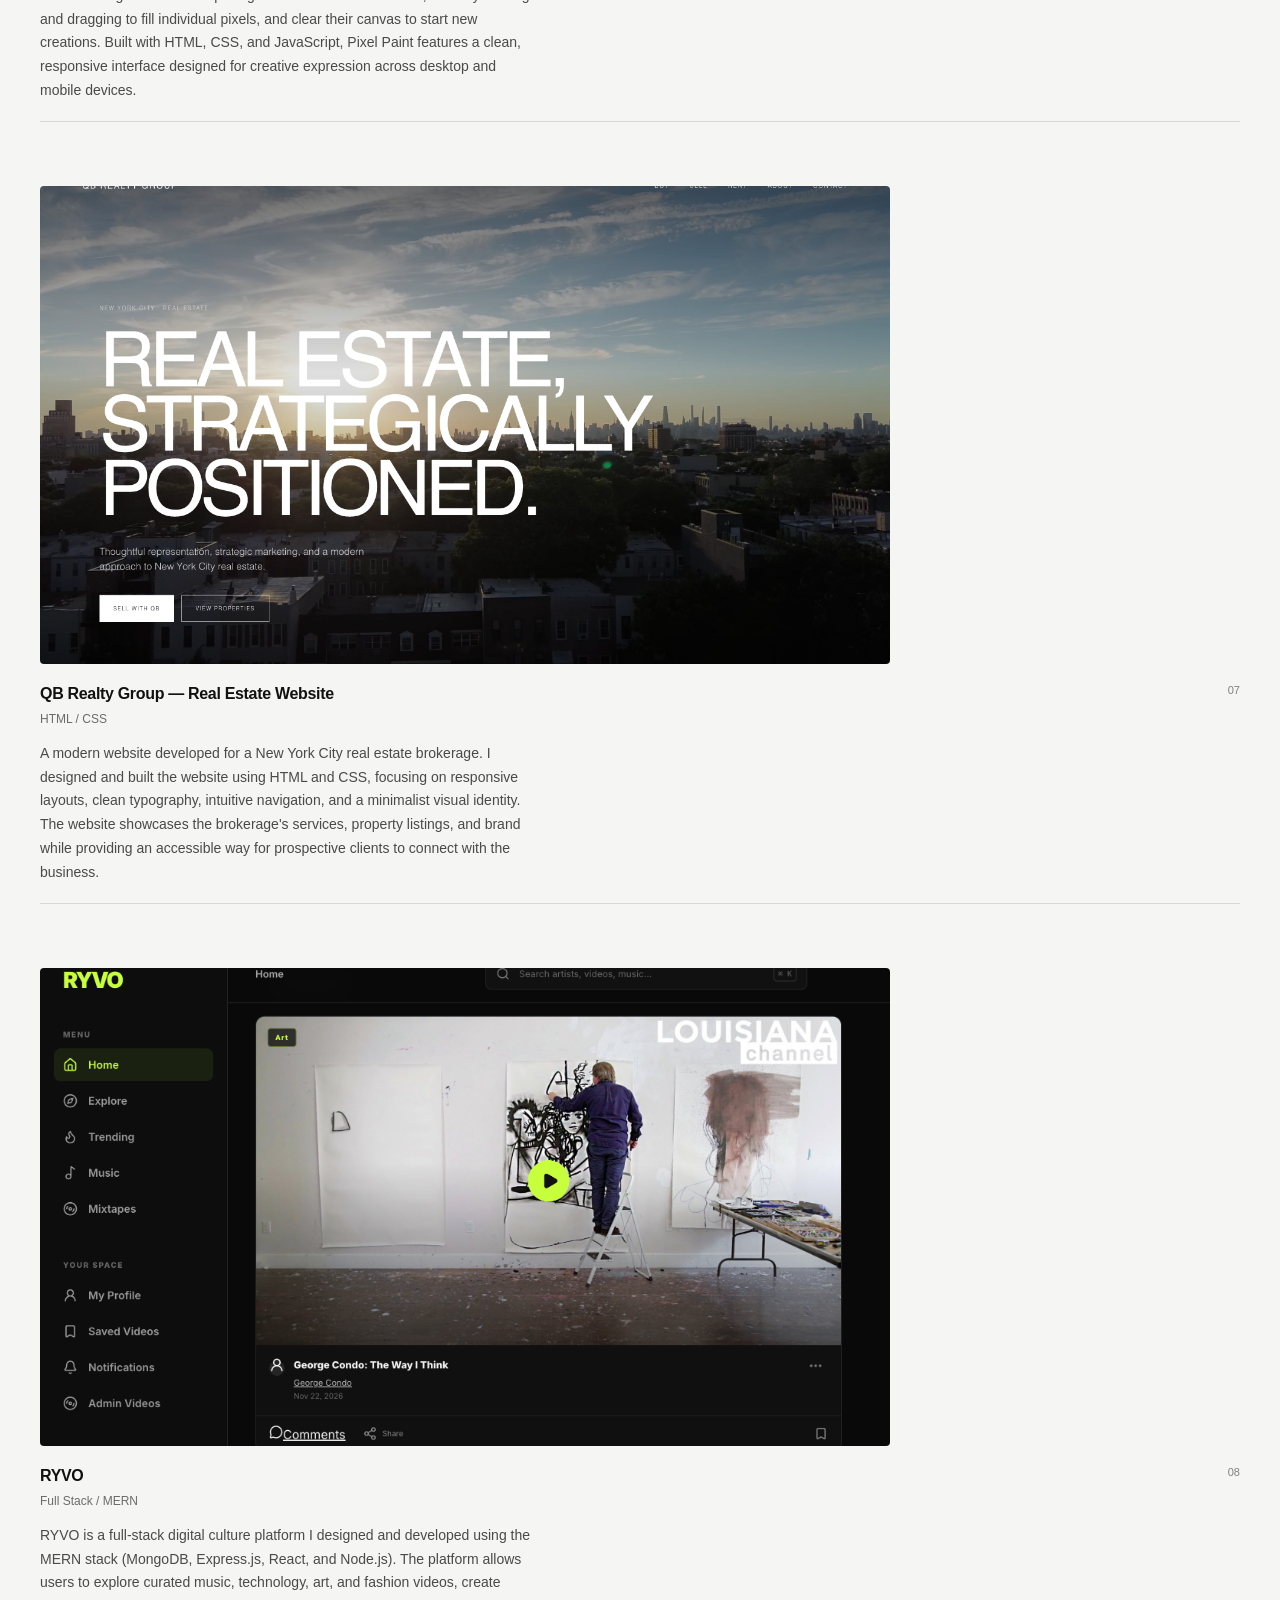
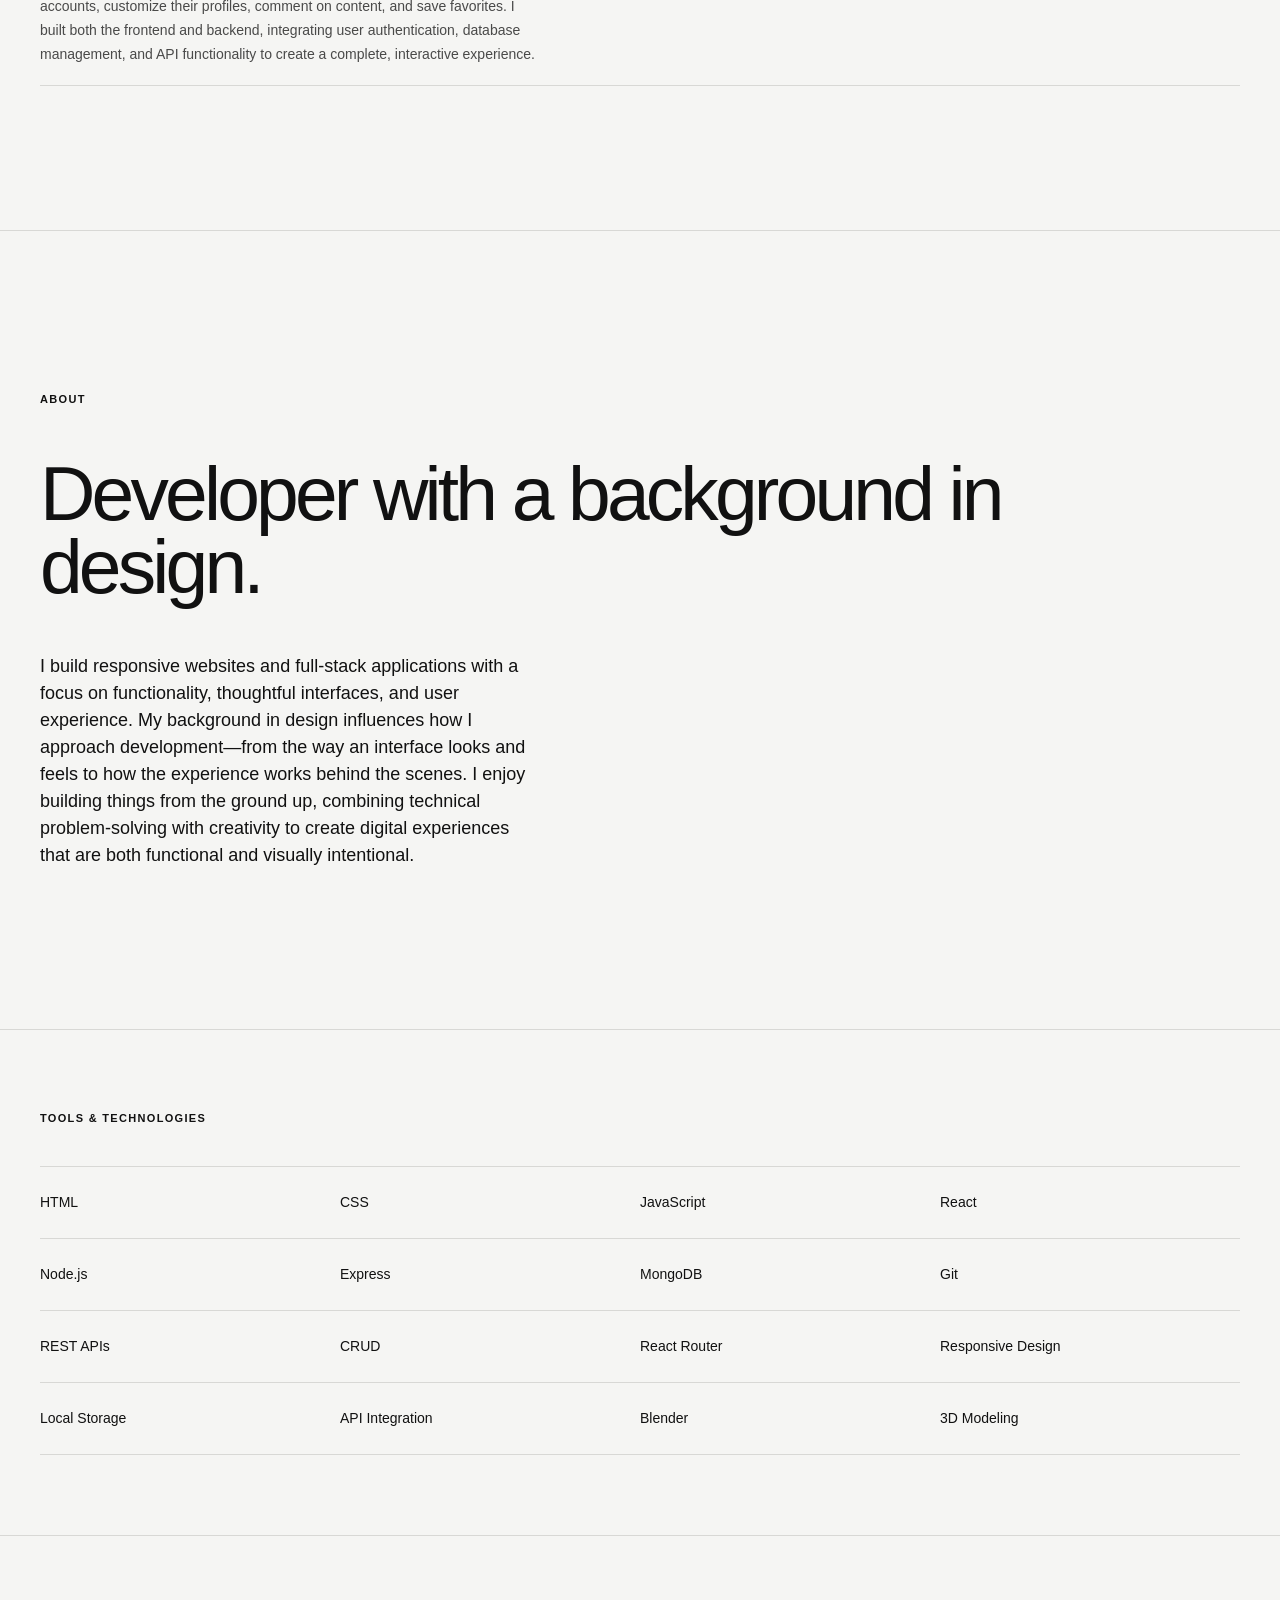
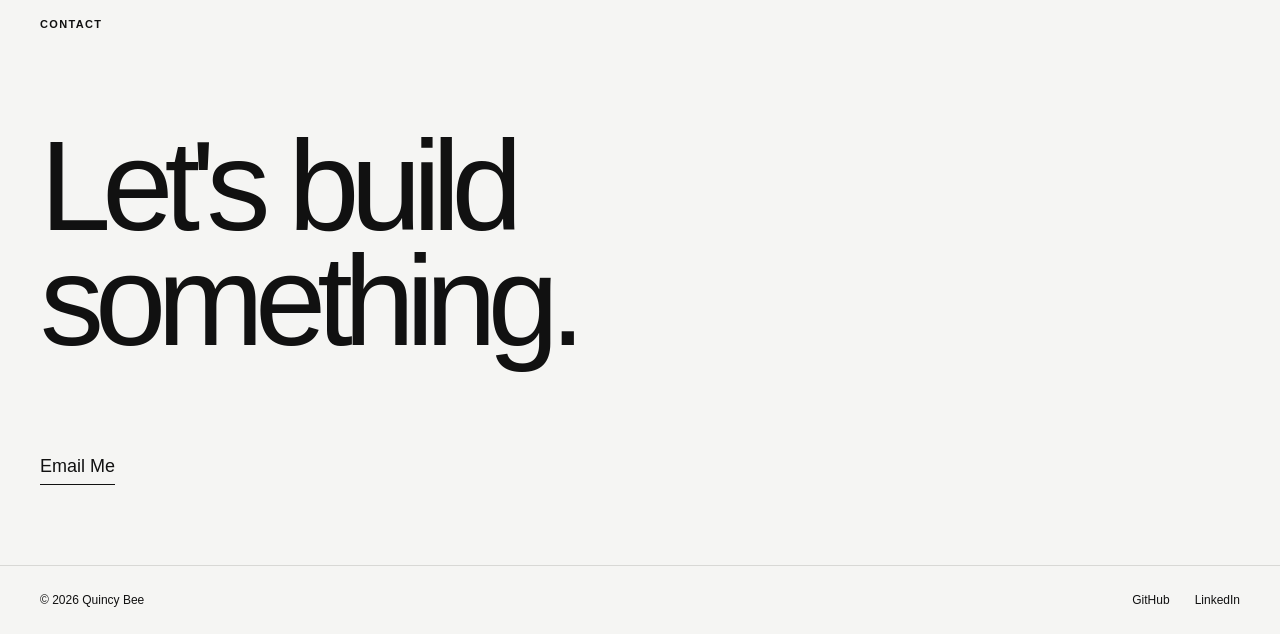
==== commit 2c106cfd: "corrected closing tag that was missing" ====
--- a/index.html
+++ b/index.html
@@ -216,15 +216,18 @@
                 </a>
 
                 <!-- Project 7: QB Realty -->
-                <a href="https://www.qbrealtyny.com/index.html" class="project-card project-wide" target="_blank"
+                <a href="https://www.qbrealtyny.com/index.html"
+                    class="project-card project-wide"
+                    target="_blank"
                     rel="noopener noreferrer">
 
                     <div class="project-image">
-                        <img src="./images/qbrealty.png" alt="QB Realty Group real estate brokerage website">
-                    </div>
-
-                    <div class="project-info">
-                    <div>
+                        <img src="./images/qbrealty.png"
+                            alt="QB Realty Group real estate brokerage website">
+                    </div>
+
+                    <div class="project-info">
+                        <div>
                             <h2>QB Realty Group — Real Estate Website</h2>
                             <p>HTML / CSS</p>
 
@@ -239,43 +242,51 @@
                                     prospective clients to connect with the business.
                                 </p>
                             </div>
-                            </div>
-                            <span>07</span>
-                        </div>
-                    
-
-
-                    </div>
-                    <!-- Project 8: RYVO -->
-                    <a href="https://ryvo-b7qx.vercel.app/" class="project-card project-wide" target="_blank"
-                        rel="noopener noreferrer">
-
-                        <div class="project-image">
-                            <img src="./images/RYVO.png"
-                                alt="RYVO is an emerging digital culture platform built to spotlight the next wave of music, technology, art, and fashion.">
-                        </div>
-
-                        <div class="project-info">
-                            <div>
-                                <h2>RYVO</h2>
-                                <p>Full Stack</p>
-
-                                <div class="project-details">
-                                    <p>
-                                        RYVO is a full-stack digital culture platform I designed and developed using the
-                                        MERN stack (MongoDB, Express.js, React, and Node.js). The platform allows users
-                                        to explore curated music, technology, art, and fashion videos, create accounts,
-                                        customize their profiles, comment on content, and save favorites. I built both
-                                        the frontend and backend, integrating user authentication, database management,
-                                        and API functionality to create a complete, interactive experience.
-                                    </p>
-                                </div>
-                            </div>
-                            <span>08</span>
-                        </div>
-                    </a>
-            </div>
-        </section>
+                        </div>
+
+                        <span>07</span>
+                    </div>
+                </a>
+
+                <!-- Project 8: RYVO -->
+                <a href="https://ryvo-b7qx.vercel.app/"
+                    class="project-card project-wide"
+                    target="_blank"
+                    rel="noopener noreferrer">
+
+                    <div class="project-image">
+                        <img src="./images/RYVO.png"
+                            alt="RYVO digital culture platform">
+                    </div>
+
+                    <div class="project-info">
+                        <div>
+                            <h2>RYVO</h2>
+                            <p>Full Stack / MERN</p>
+
+                            <div class="project-details">
+                                <p>
+                                    RYVO is a full-stack digital culture platform I designed
+                                    and developed using the MERN stack (MongoDB, Express.js,
+                                    React, and Node.js). The platform allows users to explore
+                                    curated music, technology, art, and fashion videos,
+                                    create accounts, customize their profiles, comment on
+                                    content, and save favorites. I built both the frontend
+                                    and backend, integrating user authentication, database
+                                    management, and API functionality to create a complete,
+                                    interactive experience.
+                                </p>
+                            </div>
+                        </div>
+
+                        <span>08</span>
+                    </div>
+                </a>
+
+            </div> <!-- Close project-grid -->
+
+        </section> <!-- Close work section -->
+
 
         <!-- About -->
         <section id="about" class="about">
